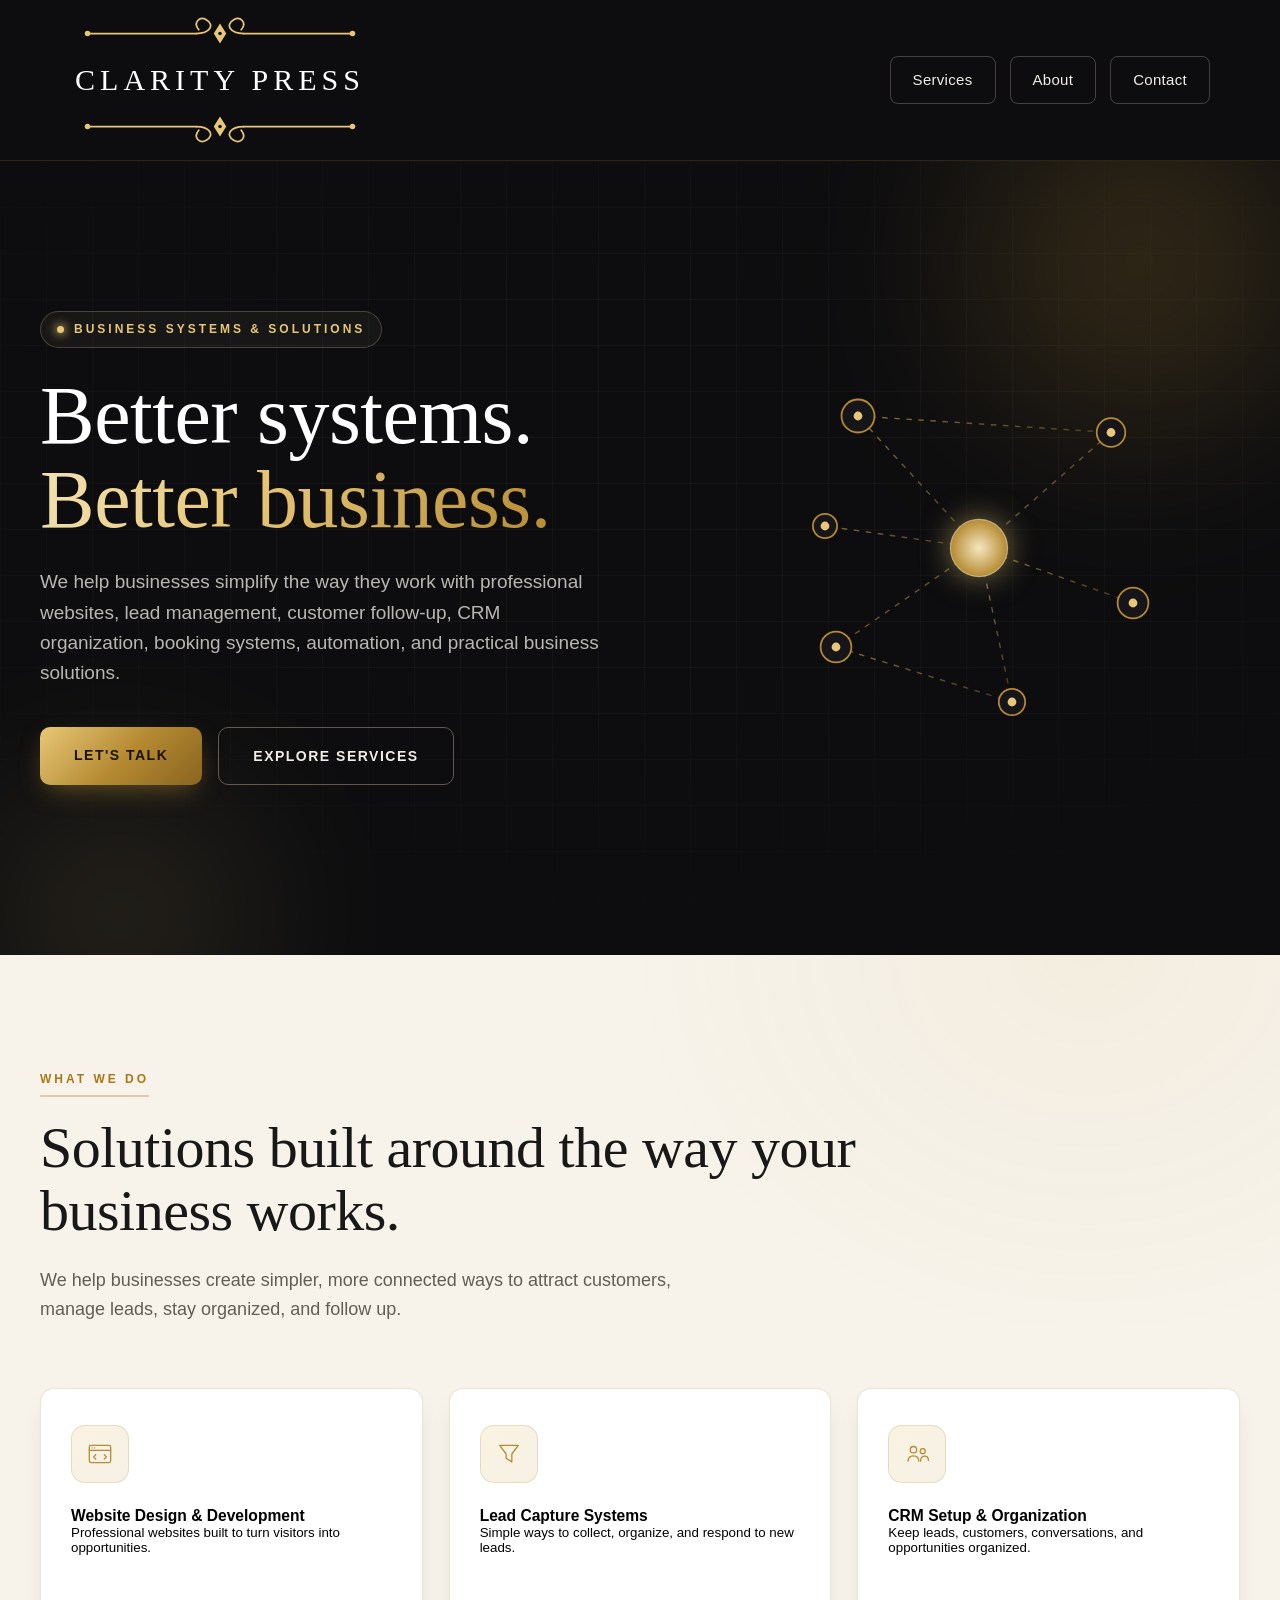
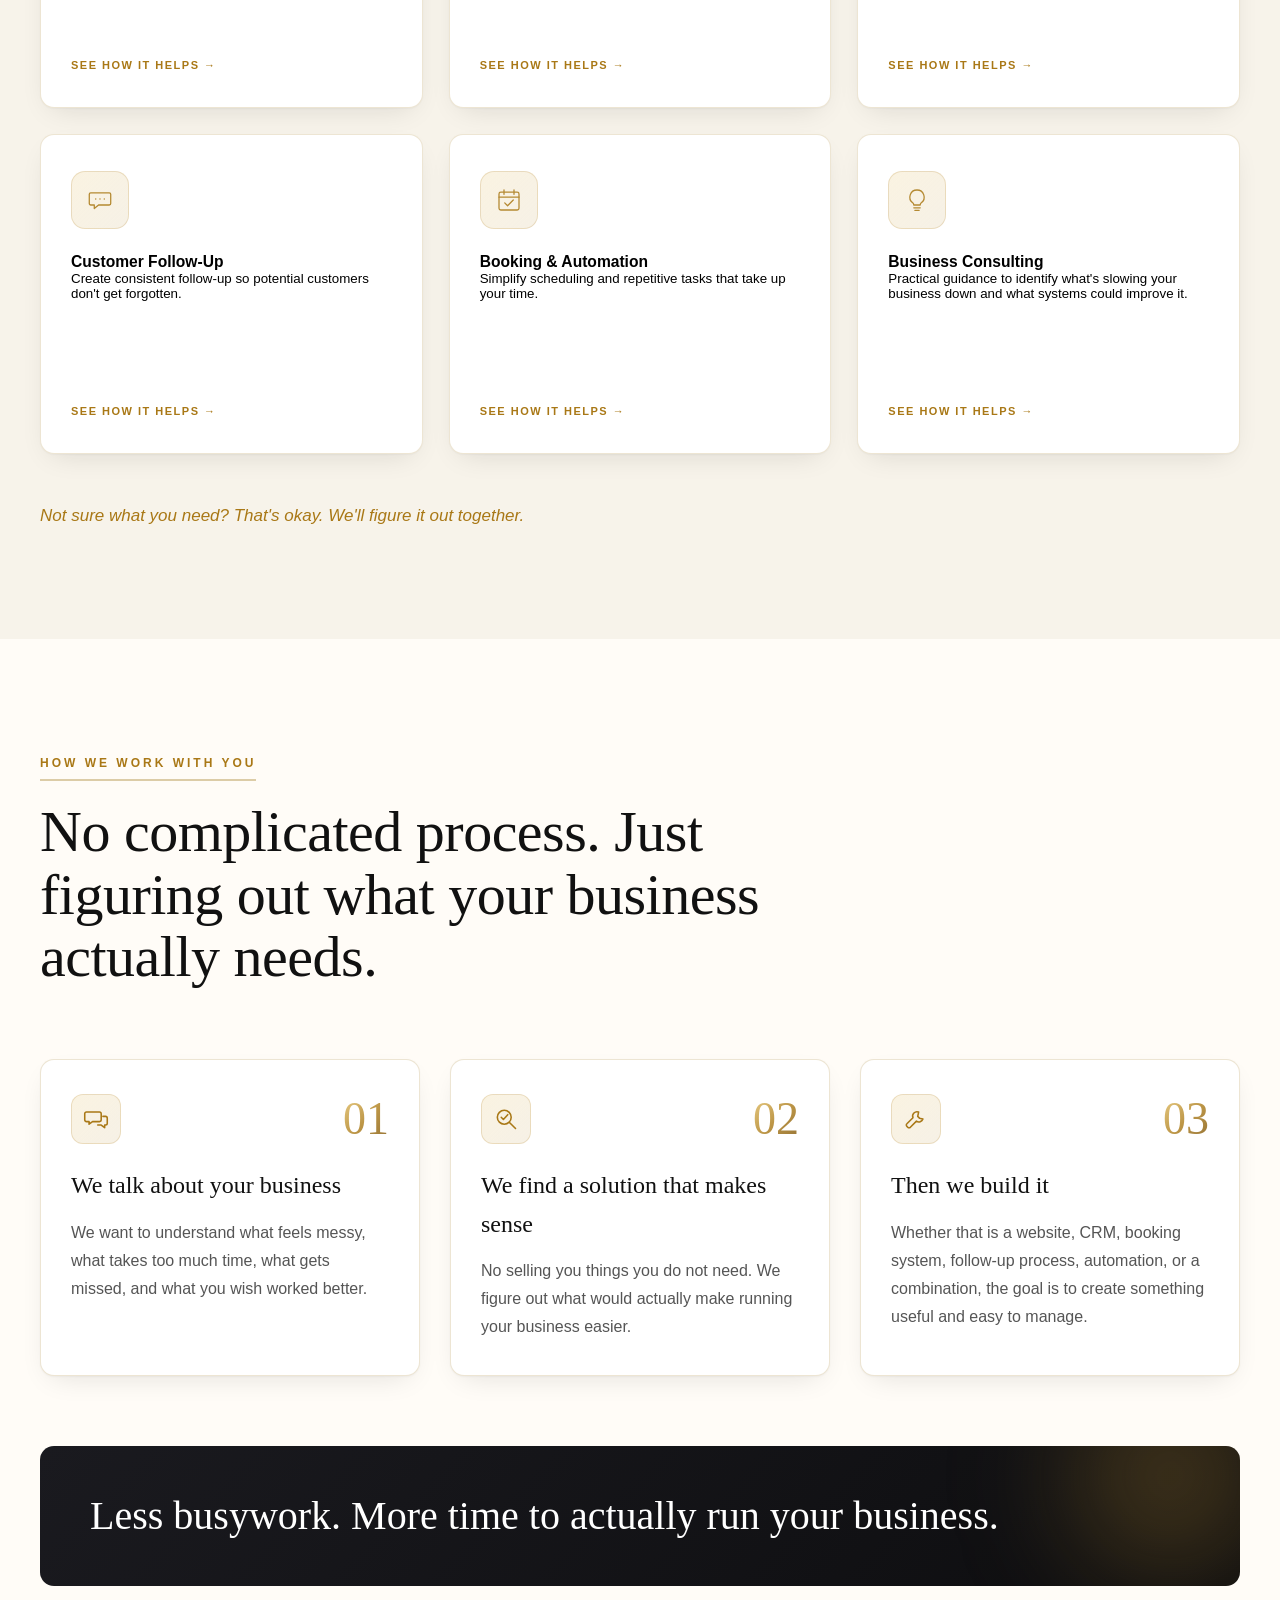
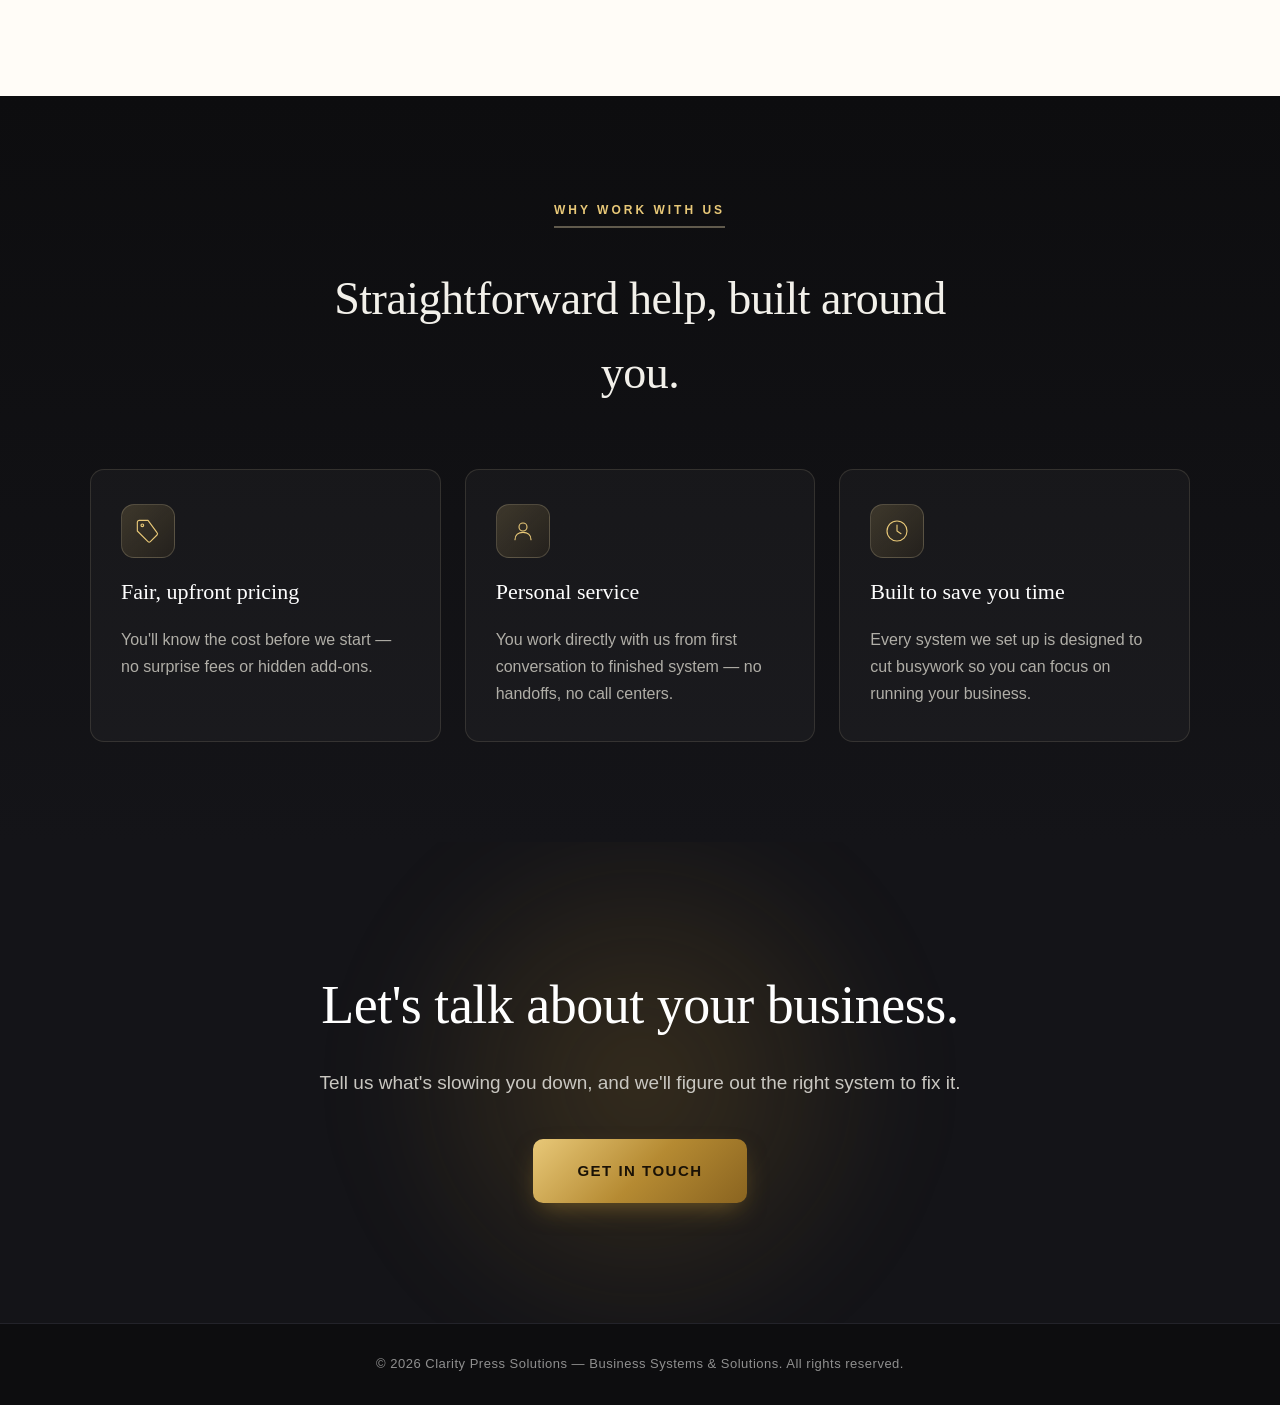
==== index.html @ 41744aff "Make service cards interactive flip cards with insight on each back face - Each card is a keyboard-a" ====
<!DOCTYPE html>
<html lang="en">
<head>
  <meta charset="UTF-8">
  <meta name="viewport" content="width=device-width, initial-scale=1.0">

  <title>Clarity Press Solutions | Business Systems & Solutions</title>

  <meta name="description" content="Clarity Press Solutions helps businesses build better systems through websites, lead capture, CRM organization, customer follow-up, booking systems, automation, and consulting.">

  <style>
    :root {
      --cream: #FFFCF7;
      --cream-2: #F7F3EA;
      --ink: #181818;
      --ink-soft: #555555;
      --gold: #B58A32;
      --gold-deep: #a97816;
      --gold-light: #E8C878;
      --gold-border: #DCCCA7;
      --dark: #0d0d0f;
      --dark-2: #141418;
      --grad-gold: linear-gradient(135deg, #E8C878 0%, #B58A32 52%, #8a6420 100%);
      --radius: 14px;
      --shadow-card: 0 1px 2px rgba(24,24,24,.04), 0 10px 30px -12px rgba(24,24,24,.14);
      --shadow-card-hover: 0 2px 4px rgba(24,24,24,.05), 0 26px 50px -18px rgba(120,90,25,.32);
    }

    * {
      margin: 0;
      padding: 0;
      box-sizing: border-box;
    }

    html {
      scroll-behavior: smooth;
    }

    body {
      font-family: Arial, Helvetica, sans-serif;
      background: var(--cream);
      color: var(--ink);
      line-height: 1.6;
      overflow-x: hidden;
    }

    /* ===== NAVIGATION (sticky glass) ===== */

    .nav-wrap {
      position: sticky;
      top: 0;
      z-index: 60;
      background: var(--dark);
      backdrop-filter: blur(16px) saturate(140%);
      -webkit-backdrop-filter: blur(16px) saturate(140%);
      border-bottom: 1px solid rgba(181, 138, 50, 0.18);
      transition: background 0.4s ease, box-shadow 0.4s ease, border-color 0.4s ease;
    }

    .nav-wrap.scrolled {
      background: rgba(11, 11, 13, 0.95);
      box-shadow: 0 10px 30px -12px rgba(0, 0, 0, 0.6);
      border-bottom-color: rgba(181, 138, 50, 0.32);
    }

    nav {
      display: flex;
      justify-content: space-between;
      align-items: center;
      max-width: 1200px;
      margin: auto;
      padding: 16px 30px;
    }

    .brand {
      display: flex;
      flex-direction: column;
      align-items: center;
      gap: 5px;
    }

    .brand-text {
      font-family: Georgia, serif;
      font-size: 30px;
      letter-spacing: 5px;
      font-weight: normal;
      white-space: nowrap;
      color: #ffffff;
    }

    .flourish {
      width: 100%;
      height: auto;
      display: block;
    }

    .flourish-bottom {
      transform: rotate(180deg);
    }

    .nav-links {
      display: flex;
      align-items: center;
      gap: 14px;
    }

    .nav-links a {
      color: #f0ede6;
      text-decoration: none;
      font-size: 15px;
      font-weight: 500;
      letter-spacing: 0.3px;
      padding: 11px 22px;
      border: 1px solid rgba(220, 204, 167, 0.28);
      border-radius: 8px;
      transition: color 0.3s ease, background 0.3s ease, border-color 0.3s ease, transform 0.3s ease;
    }

    .nav-links a:hover {
      color: var(--dark);
      background: var(--grad-gold);
      border-color: transparent;
      transform: translateY(-1px);
    }

    /* ===== BUTTONS ===== */

    .button {
      display: inline-block;
      background: var(--grad-gold);
      color: #1a1206;
      text-decoration: none;
      padding: 17px 34px;
      font-size: 14px;
      font-weight: 700;
      letter-spacing: 1.5px;
      border-radius: 10px;
      box-shadow: 0 10px 26px -8px rgba(181, 138, 50, 0.55);
      transition: transform 0.3s ease, box-shadow 0.3s ease, filter 0.3s ease;
    }

    .button:hover {
      transform: translateY(-3px);
      box-shadow: 0 18px 40px -10px rgba(181, 138, 50, 0.7);
      filter: brightness(1.05);
    }

    .button.ghost {
      background: transparent;
      color: #f0ede6;
      border: 1px solid rgba(220, 204, 167, 0.4);
      box-shadow: none;
    }

    .button.ghost:hover {
      background: rgba(220, 204, 167, 0.1);
      border-color: var(--gold-light);
      box-shadow: none;
    }

    /* ===== HERO (dark, dramatic) ===== */

    .hero {
      position: relative;
      background: var(--dark);
      color: #ffffff;
      overflow: hidden;
      padding: 90px 30px 110px;
    }

    .hero-bg {
      position: absolute;
      inset: 0;
      pointer-events: none;
      z-index: 0;
    }

    .hero-bg::before,
    .hero-bg::after {
      content: "";
      position: absolute;
      border-radius: 50%;
      filter: blur(70px);
      opacity: 0.5;
    }

    .hero-bg::before {
      width: 520px;
      height: 520px;
      top: -160px;
      right: -120px;
      background: radial-gradient(circle, rgba(181, 138, 50, 0.55), transparent 70%);
      animation: float1 14s ease-in-out infinite;
    }

    .hero-bg::after {
      width: 440px;
      height: 440px;
      bottom: -180px;
      left: -100px;
      background: radial-gradient(circle, rgba(232, 200, 120, 0.28), transparent 70%);
      animation: float2 18s ease-in-out infinite;
    }

    .hero-grid-overlay {
      position: absolute;
      inset: 0;
      background-image:
        linear-gradient(rgba(220, 204, 167, 0.045) 1px, transparent 1px),
        linear-gradient(90deg, rgba(220, 204, 167, 0.045) 1px, transparent 1px);
      background-size: 46px 46px;
      mask-image: radial-gradient(ellipse 80% 60% at 50% 40%, #000 40%, transparent 100%);
      -webkit-mask-image: radial-gradient(ellipse 80% 60% at 50% 40%, #000 40%, transparent 100%);
    }

    .hero-inner {
      position: relative;
      z-index: 1;
      max-width: 1200px;
      margin: auto;
      display: grid;
      grid-template-columns: 1.1fr 0.9fr;
      align-items: center;
      gap: 40px;
      min-height: 66vh;
    }

    .eyebrow {
      display: inline-flex;
      align-items: center;
      gap: 10px;
      color: var(--gold-light);
      font-size: 12px;
      font-weight: bold;
      letter-spacing: 3px;
      margin-bottom: 26px;
      padding: 8px 16px;
      border: 1px solid rgba(220, 204, 167, 0.25);
      border-radius: 100px;
      background: rgba(220, 204, 167, 0.05);
    }

    .eyebrow .dot {
      width: 7px;
      height: 7px;
      border-radius: 50%;
      background: var(--gold-light);
      box-shadow: 0 0 10px 2px rgba(232, 200, 120, 0.7);
    }

    h1 {
      font-family: Georgia, serif;
      font-size: clamp(46px, 6.4vw, 84px);
      font-weight: normal;
      line-height: 1.02;
      letter-spacing: -0.5px;
      margin-bottom: 26px;
    }

    .grad-text {
      background: linear-gradient(120deg, #F3E2B4 0%, #E8C878 40%, #B58A32 100%);
      -webkit-background-clip: text;
      background-clip: text;
      -webkit-text-fill-color: transparent;
      color: transparent;
    }

    .hero-text p {
      max-width: 560px;
      font-size: 19px;
      color: #b9b7b1;
      margin-bottom: 38px;
    }

    .hero-actions {
      display: flex;
      gap: 16px;
      flex-wrap: wrap;
    }

    /* Hero visual: connected systems graphic */

    .hero-visual {
      position: relative;
      display: flex;
      justify-content: center;
      align-items: center;
    }

    .hero-visual svg {
      width: 100%;
      max-width: 440px;
      height: auto;
      overflow: visible;
    }

    .hv-line {
      stroke: url(#lineGrad);
      stroke-width: 1.3;
      opacity: 0.5;
      stroke-dasharray: 5 6;
      animation: dash 3s linear infinite;
    }

    .hv-node {
      fill: #16151a;
      stroke: var(--gold);
      stroke-width: 1.6;
    }

    .hv-node-core {
      fill: url(#coreGrad);
      filter: drop-shadow(0 0 14px rgba(232, 200, 120, 0.55));
    }

    .hv-pulse {
      fill: var(--gold-light);
      transform-origin: center;
      animation: pulse 2.6s ease-in-out infinite;
    }

    .hv-pulse:nth-child(2) { animation-delay: 0.4s; }
    .hv-pulse:nth-child(3) { animation-delay: 0.9s; }
    .hv-pulse:nth-child(4) { animation-delay: 1.3s; }
    .hv-pulse:nth-child(5) { animation-delay: 1.8s; }
    .hv-pulse:nth-child(6) { animation-delay: 2.1s; }

    @keyframes pulse {
      0%, 100% { opacity: 0.35; }
      50% { opacity: 1; }
    }

    @keyframes dash {
      to { stroke-dashoffset: -22; }
    }

    @keyframes float1 {
      0%, 100% { transform: translate(0, 0); }
      50% { transform: translate(-30px, 30px); }
    }

    @keyframes float2 {
      0%, 100% { transform: translate(0, 0); }
      50% { transform: translate(30px, -24px); }
    }

    /* ===== SECTION SHELLS ===== */

    .section-label {
      display: inline-block;
      color: var(--gold-deep);
      font-size: 12px;
      font-weight: bold;
      letter-spacing: 3px;
      margin-bottom: 20px;
      padding-bottom: 6px;
      border-bottom: 2px solid var(--gold-border);
    }

    .services {
      background:
        radial-gradient(ellipse 60% 50% at 85% 0%, rgba(181, 138, 50, 0.06), transparent 60%),
        var(--cream-2);
      color: var(--ink);
      padding: 110px 30px;
    }

    .services-container {
      max-width: 1200px;
      margin: auto;
    }

    .services h2,
    .process h2 {
      max-width: 820px;
      font-family: Georgia, serif;
      font-size: clamp(36px, 5vw, 58px);
      font-weight: normal;
      line-height: 1.08;
      letter-spacing: -0.5px;
      margin-bottom: 24px;
    }

    .services-intro {
      max-width: 680px;
      color: #625E57;
      font-size: 18px;
      margin-bottom: 64px;
    }

    .services-grid {
      display: grid;
      grid-template-columns: repeat(3, 1fr);
      gap: 26px;
    }

    .service-card {
      position: relative;
      background: #ffffff;
      padding: 38px 32px;
      border-radius: var(--radius);
      border: 1px solid rgba(220, 204, 167, 0.5);
      box-shadow: var(--shadow-card);
      overflow: hidden;
      transition: transform 0.4s cubic-bezier(.2, .7, .2, 1), box-shadow 0.4s ease, border-color 0.4s ease;
    }

    .service-card::before {
      content: "";
      position: absolute;
      top: 0;
      left: 0;
      right: 0;
      height: 3px;
      background: var(--grad-gold);
      transform: scaleX(0);
      transform-origin: left;
      transition: transform 0.45s cubic-bezier(.2, .7, .2, 1);
    }

    .service-card:hover {
      transform: translateY(-8px);
      box-shadow: var(--shadow-card-hover);
      border-color: transparent;
    }

    .service-card:hover::before {
      transform: scaleX(1);
    }

    .icon-chip {
      display: inline-flex;
      align-items: center;
      justify-content: center;
      width: 58px;
      height: 58px;
      border-radius: 14px;
      background: linear-gradient(135deg, rgba(232, 200, 120, 0.22), rgba(181, 138, 50, 0.12));
      border: 1px solid rgba(181, 138, 50, 0.22);
      margin-bottom: 24px;
      transition: transform 0.4s ease;
    }

    .service-card:hover .icon-chip {
      transform: scale(1.08) rotate(-3deg);
    }

    .service-icon {
      display: block;
      width: 30px;
      height: 30px;
    }

    .service-card h3 {
      font-family: Georgia, serif;
      font-size: 24px;
      font-weight: normal;
      margin-bottom: 14px;
    }

    .service-card p {
      color: #625E57;
      font-size: 16px;
      line-height: 1.7;
    }

    .services-note {
      margin-top: 48px;
      color: var(--gold-deep);
      font-size: 17px;
      font-style: italic;
    }

    /* ===== FLIP CARDS ===== */

    .flip-card {
      display: block;
      width: 100%;
      padding: 0;
      border: none;
      background: transparent;
      font-family: inherit;
      text-align: left;
      cursor: pointer;
      perspective: 1600px;
      -webkit-tap-highlight-color: transparent;
    }

    .flip-inner {
      position: relative;
      width: 100%;
      min-height: 320px;
      transition: transform 0.6s cubic-bezier(.2, .7, .2, 1);
      transform-style: preserve-3d;
    }

    .flip-card.flipped .flip-inner {
      transform: rotateY(180deg);
    }

    .flip-face {
      position: absolute;
      inset: 0;
      display: flex;
      flex-direction: column;
      padding: 36px 30px;
      border-radius: var(--radius);
      border: 1px solid rgba(220, 204, 167, 0.5);
      box-shadow: var(--shadow-card);
      overflow: hidden;
      backface-visibility: hidden;
      -webkit-backface-visibility: hidden;
      transition: box-shadow 0.4s ease;
    }

    .flip-front {
      background: #ffffff;
    }

    .flip-front::before {
      content: "";
      position: absolute;
      top: 0;
      left: 0;
      right: 0;
      height: 3px;
      background: var(--grad-gold);
      transform: scaleX(0);
      transform-origin: left;
      transition: transform 0.45s cubic-bezier(.2, .7, .2, 1);
    }

    .flip-card:hover .flip-front,
    .flip-card:focus-visible .flip-front {
      box-shadow: var(--shadow-card-hover);
    }

    .flip-card:hover .flip-front::before,
    .flip-card:focus-visible .flip-front::before {
      transform: scaleX(1);
    }

    .flip-card:hover .icon-chip {
      transform: scale(1.08) rotate(-3deg);
    }

    .flip-back {
      background: linear-gradient(150deg, #1c1c22 0%, #0d0d0f 100%);
      border-color: rgba(220, 204, 167, 0.25);
      transform: rotateY(180deg);
    }

    .flip-back::before {
      content: "";
      position: absolute;
      width: 240px;
      height: 240px;
      right: -70px;
      top: -90px;
      border-radius: 50%;
      background: radial-gradient(circle, rgba(181, 138, 50, 0.35), transparent 70%);
      filter: blur(40px);
      pointer-events: none;
    }

    .stat-figure {
      font-family: Georgia, serif;
      font-size: 52px;
      line-height: 1;
      background: var(--grad-gold);
      -webkit-background-clip: text;
      background-clip: text;
      -webkit-text-fill-color: transparent;
      color: transparent;
      margin-bottom: 16px;
      position: relative;
    }

    .flip-back h3 {
      font-family: Georgia, serif;
      font-size: 23px;
      font-weight: normal;
      color: var(--gold-light);
      margin-bottom: 14px;
      position: relative;
    }

    .flip-back p {
      color: #d8d6cf;
      font-size: 15.5px;
      line-height: 1.7;
      position: relative;
    }

    .flip-cue {
      margin-top: auto;
      padding-top: 20px;
      display: inline-flex;
      align-items: center;
      gap: 8px;
      font-size: 11px;
      font-weight: 700;
      letter-spacing: 1.5px;
      color: var(--gold-deep);
    }

    .flip-back .flip-cue {
      color: var(--gold-light);
      position: relative;
    }

    @media (prefers-reduced-motion: reduce) {
      .flip-inner { transition: none; }
    }

    /* ===== PROCESS ===== */

    .process {
      position: relative;
      background: var(--cream);
      color: #111111;
      padding: 110px 30px;
    }

    .process-container {
      max-width: 1200px;
      margin: auto;
    }

    .process h2 {
      margin-bottom: 70px;
    }

    .process-grid {
      display: grid;
      grid-template-columns: repeat(3, 1fr);
      gap: 30px;
    }

    .process-step {
      position: relative;
      background: #ffffff;
      border: 1px solid rgba(220, 204, 167, 0.5);
      border-radius: var(--radius);
      padding: 34px 30px;
      box-shadow: var(--shadow-card);
      transition: transform 0.4s cubic-bezier(.2, .7, .2, 1), box-shadow 0.4s ease;
    }

    .process-step:hover {
      transform: translateY(-6px);
      box-shadow: var(--shadow-card-hover);
    }

    .step-head {
      display: flex;
      align-items: center;
      justify-content: space-between;
      margin-bottom: 22px;
    }

    .step-icon-chip {
      display: inline-flex;
      align-items: center;
      justify-content: center;
      width: 50px;
      height: 50px;
      border-radius: 12px;
      background: linear-gradient(135deg, rgba(232, 200, 120, 0.22), rgba(181, 138, 50, 0.12));
      border: 1px solid rgba(181, 138, 50, 0.22);
    }

    .step-icon {
      width: 26px;
      height: 26px;
    }

    .step-number {
      font-family: Georgia, serif;
      font-size: 46px;
      line-height: 1;
      font-weight: normal;
      background: var(--grad-gold);
      -webkit-background-clip: text;
      background-clip: text;
      -webkit-text-fill-color: transparent;
      color: transparent;
      opacity: 0.9;
    }

    .process-step h3 {
      font-family: Georgia, serif;
      font-size: 24px;
      font-weight: normal;
      margin-bottom: 14px;
    }

    .process-step p {
      color: #555555;
      font-size: 16px;
      line-height: 1.75;
    }

    .process-closing {
      margin-top: 70px;
      padding: 46px 50px;
      border-radius: var(--radius);
      background: linear-gradient(135deg, #1a1a1f 0%, #0d0d0f 100%);
      color: #fff;
      font-family: Georgia, serif;
      font-size: clamp(26px, 3.4vw, 40px);
      line-height: 1.2;
      position: relative;
      overflow: hidden;
    }

    .process-closing::after {
      content: "";
      position: absolute;
      width: 300px;
      height: 300px;
      right: -80px;
      top: -120px;
      border-radius: 50%;
      background: radial-gradient(circle, rgba(181, 138, 50, 0.4), transparent 70%);
      filter: blur(50px);
    }

    .process-closing span {
      position: relative;
      z-index: 1;
    }

    /* ===== TRUST (dark) ===== */

    .trust {
      background: linear-gradient(180deg, var(--dark) 0%, var(--dark-2) 100%);
      color: #f2f0ea;
      padding: 100px 30px;
    }

    .trust-container {
      max-width: 1100px;
      margin: auto;
      text-align: center;
    }

    .trust > .trust-container > .section-label {
      color: var(--gold-light);
      border-bottom-color: rgba(220, 204, 167, 0.4);
    }

    .trust h2 {
      font-family: Georgia, serif;
      font-size: clamp(30px, 4vw, 46px);
      font-weight: normal;
      letter-spacing: -0.5px;
      margin: 14px auto 60px;
      max-width: 700px;
    }

    .trust-grid {
      display: grid;
      grid-template-columns: repeat(3, 1fr);
      gap: 24px;
      text-align: left;
    }

    .trust-item {
      background: rgba(255, 255, 255, 0.03);
      border: 1px solid rgba(220, 204, 167, 0.14);
      border-radius: var(--radius);
      padding: 34px 30px;
      display: flex;
      flex-direction: column;
      gap: 16px;
      transition: transform 0.4s ease, border-color 0.4s ease, background 0.4s ease;
    }

    .trust-item:hover {
      transform: translateY(-6px);
      border-color: rgba(232, 200, 120, 0.45);
      background: rgba(255, 255, 255, 0.05);
    }

    .trust-icon-chip {
      display: inline-flex;
      align-items: center;
      justify-content: center;
      width: 54px;
      height: 54px;
      border-radius: 13px;
      background: linear-gradient(135deg, rgba(232, 200, 120, 0.18), rgba(181, 138, 50, 0.08));
      border: 1px solid rgba(220, 204, 167, 0.22);
    }

    .trust-icon {
      width: 28px;
      height: 28px;
    }

    .trust-item h3 {
      font-family: Georgia, serif;
      font-size: 22px;
      font-weight: normal;
      color: #fff;
    }

    .trust-item p {
      color: #b0aea7;
      font-size: 16px;
      line-height: 1.7;
    }

    /* ===== CONTACT (dark, glow) ===== */

    .contact {
      position: relative;
      background: var(--dark-2);
      color: #ffffff;
      padding: 120px 30px;
      text-align: center;
      overflow: hidden;
    }

    .contact::before {
      content: "";
      position: absolute;
      width: 600px;
      height: 600px;
      left: 50%;
      top: 50%;
      transform: translate(-50%, -50%);
      background: radial-gradient(circle, rgba(181, 138, 50, 0.22), transparent 65%);
      filter: blur(40px);
      pointer-events: none;
    }

    .contact-container {
      position: relative;
      z-index: 1;
      max-width: 720px;
      margin: auto;
    }

    .contact h2 {
      font-family: Georgia, serif;
      font-size: clamp(34px, 5vw, 54px);
      font-weight: normal;
      letter-spacing: -0.5px;
      margin-bottom: 20px;
    }

    .contact p {
      color: #c9c7c1;
      font-size: 19px;
      margin-bottom: 40px;
    }

    .contact .button {
      font-size: 15px;
      padding: 20px 44px;
    }

    /* ===== FOOTER ===== */

    .site-footer {
      background: var(--dark);
      color: #8f8f8f;
      text-align: center;
      padding: 30px;
      font-size: 13px;
      letter-spacing: 0.5px;
      border-top: 1px solid #23232a;
    }

    /* ===== SCROLL REVEAL ===== */

    .reveal {
      opacity: 0;
      transform: translateY(30px);
      transition: opacity 0.8s cubic-bezier(.2, .7, .2, 1), transform 0.8s cubic-bezier(.2, .7, .2, 1);
      will-change: opacity, transform;
    }

    .reveal.visible {
      opacity: 1;
      transform: none;
    }

    .stagger > * {
      opacity: 0;
      transform: translateY(30px);
      transition: opacity 0.7s cubic-bezier(.2, .7, .2, 1), transform 0.7s cubic-bezier(.2, .7, .2, 1);
    }

    .stagger.visible > * {
      opacity: 1;
      transform: none;
    }

    .stagger.visible > *:nth-child(1) { transition-delay: 0.05s; }
    .stagger.visible > *:nth-child(2) { transition-delay: 0.13s; }
    .stagger.visible > *:nth-child(3) { transition-delay: 0.21s; }
    .stagger.visible > *:nth-child(4) { transition-delay: 0.29s; }
    .stagger.visible > *:nth-child(5) { transition-delay: 0.37s; }
    .stagger.visible > *:nth-child(6) { transition-delay: 0.45s; }

    /* ===== MOBILE ===== */

    @media (max-width: 860px) {
      .hero-inner {
        grid-template-columns: 1fr;
        min-height: auto;
        gap: 20px;
      }

      .hero-visual {
        order: -1;
        max-width: 340px;
        margin: 0 auto 10px;
      }

      .services-grid,
      .process-grid,
      .trust-grid {
        grid-template-columns: 1fr;
      }
    }

    @media (max-width: 700px) {
      nav {
        flex-direction: column;
        gap: 16px;
        padding: 16px 20px;
      }

      .brand-text {
        font-size: 26px;
        letter-spacing: 3px;
      }

      .nav-links {
        gap: 10px;
        flex-wrap: wrap;
        justify-content: center;
      }

      .nav-links a {
        font-size: 14px;
        padding: 9px 16px;
      }

      .hero {
        padding: 60px 22px 80px;
      }

      .hero-actions {
        justify-content: flex-start;
      }

      .services,
      .process,
      .trust {
        padding: 80px 22px;
      }

      .contact {
        padding: 90px 22px;
      }

      .process-closing {
        padding: 34px 28px;
      }
    }

    /* ===== REDUCED MOTION ===== */

    @media (prefers-reduced-motion: reduce) {
      html { scroll-behavior: auto; }
      .reveal, .stagger > * { opacity: 1 !important; transform: none !important; transition: none !important; }
      .hero-bg::before, .hero-bg::after,
      .hv-line, .hv-pulse { animation: none !important; }
      * { transition-duration: 0.01ms !important; }
    }
  </style>
</head>

<body>

  <div class="nav-wrap" id="navWrap">
    <nav>
      <div class="brand">
        <svg class="flourish" viewBox="0 -3 240 28" xmlns="http://www.w3.org/2000/svg" fill="none" aria-hidden="true">
          <g stroke="#E8C878" stroke-width="1.4" stroke-linecap="round">
            <path d="M14 11 C 48 11, 80 11, 101 11"/>
            <path d="M101 11 c 11 0, 15 -7, 8 -11 c -5 -3, -11 2, -6 8"/>
            <path d="M226 11 C 192 11, 160 11, 139 11"/>
            <path d="M139 11 c -11 0, -15 -7, -8 -11 c 5 -3, 11 2, 6 8"/>
          </g>
          <circle cx="14" cy="11" r="2.2" fill="#E8C878"/>
          <circle cx="226" cy="11" r="2.2" fill="#E8C878"/>
          <path d="M120 3 L 125 11 L 120 19 L 115 11 Z" fill="#E8C878"/>
          <circle cx="120" cy="11" r="1.4" fill="#0d0d0f"/>
        </svg>

        <span class="brand-text">CLARITY PRESS</span>

        <svg class="flourish flourish-bottom" viewBox="0 -3 240 28" xmlns="http://www.w3.org/2000/svg" fill="none" aria-hidden="true">
          <g stroke="#E8C878" stroke-width="1.4" stroke-linecap="round">
            <path d="M14 11 C 48 11, 80 11, 101 11"/>
            <path d="M101 11 c 11 0, 15 -7, 8 -11 c -5 -3, -11 2, -6 8"/>
            <path d="M226 11 C 192 11, 160 11, 139 11"/>
            <path d="M139 11 c -11 0, -15 -7, -8 -11 c 5 -3, 11 2, 6 8"/>
          </g>
          <circle cx="14" cy="11" r="2.2" fill="#E8C878"/>
          <circle cx="226" cy="11" r="2.2" fill="#E8C878"/>
          <path d="M120 3 L 125 11 L 120 19 L 115 11 Z" fill="#E8C878"/>
          <circle cx="120" cy="11" r="1.4" fill="#0d0d0f"/>
        </svg>
      </div>

      <div class="nav-links">
        <a href="#services">Services</a>
        <a href="#process">About</a>
        <a href="#contact">Contact</a>
      </div>
    </nav>
  </div>

  <main>

    <section class="hero">
      <div class="hero-bg" aria-hidden="true"></div>
      <div class="hero-grid-overlay" aria-hidden="true"></div>

      <div class="hero-inner">

        <div class="hero-text reveal">
          <div class="eyebrow">
            <span class="dot"></span>
            BUSINESS SYSTEMS &amp; SOLUTIONS
          </div>

          <h1>
            Better systems.<br>
            <span class="grad-text">Better business.</span>
          </h1>

          <p>
            We help businesses simplify the way they work with professional
            websites, lead management, customer follow-up, CRM organization,
            booking systems, automation, and practical business solutions.
          </p>

          <div class="hero-actions">
            <a class="button" href="#contact">LET'S TALK</a>
            <a class="button ghost" href="#services">EXPLORE SERVICES</a>
          </div>
        </div>

        <div class="hero-visual reveal" aria-hidden="true">
          <svg viewBox="0 0 400 400" xmlns="http://www.w3.org/2000/svg" fill="none">
            <defs>
              <linearGradient id="lineGrad" x1="0" y1="0" x2="1" y2="1">
                <stop offset="0%" stop-color="#E8C878"/>
                <stop offset="100%" stop-color="#8a6420"/>
              </linearGradient>
              <radialGradient id="coreGrad">
                <stop offset="0%" stop-color="#F6E7BE"/>
                <stop offset="100%" stop-color="#B58A32"/>
              </radialGradient>
            </defs>

            <!-- connecting lines -->
            <g class="hv-lines">
              <line class="hv-line" x1="200" y1="200" x2="90" y2="80"/>
              <line class="hv-line" x1="200" y1="200" x2="320" y2="95"/>
              <line class="hv-line" x1="200" y1="200" x2="340" y2="250"/>
              <line class="hv-line" x1="200" y1="200" x2="230" y2="340"/>
              <line class="hv-line" x1="200" y1="200" x2="70" y2="290"/>
              <line class="hv-line" x1="200" y1="200" x2="60" y2="180"/>
              <line class="hv-line" x1="90" y1="80" x2="320" y2="95"/>
              <line class="hv-line" x1="70" y1="290" x2="230" y2="340"/>
            </g>

            <!-- outer nodes -->
            <g>
              <circle class="hv-node" cx="90" cy="80" r="15"/>
              <circle class="hv-node" cx="320" cy="95" r="13"/>
              <circle class="hv-node" cx="340" cy="250" r="14"/>
              <circle class="hv-node" cx="230" cy="340" r="12"/>
              <circle class="hv-node" cx="70" cy="290" r="14"/>
              <circle class="hv-node" cx="60" cy="180" r="11"/>
            </g>

            <!-- pulsing dots on nodes -->
            <g>
              <circle class="hv-pulse" cx="90" cy="80" r="4"/>
              <circle class="hv-pulse" cx="320" cy="95" r="4"/>
              <circle class="hv-pulse" cx="340" cy="250" r="4"/>
              <circle class="hv-pulse" cx="230" cy="340" r="4"/>
              <circle class="hv-pulse" cx="70" cy="290" r="4"/>
              <circle class="hv-pulse" cx="60" cy="180" r="4"/>
            </g>

            <!-- central core -->
            <circle class="hv-node-core" cx="200" cy="200" r="26"/>
            <circle cx="200" cy="200" r="26" fill="none" stroke="#F6E7BE" stroke-width="1" opacity="0.6"/>
          </svg>
        </div>

      </div>
    </section>

    <section class="services" id="services">

      <div class="services-container">

        <div class="section-label reveal">WHAT WE DO</div>

        <h2 class="reveal">
          Solutions built around the way your business works.
        </h2>

        <p class="services-intro reveal">
          We help businesses create simpler, more connected ways to attract
          customers, manage leads, stay organized, and follow up.
        </p>

        <div class="services-grid stagger">

          <button class="flip-card" type="button" aria-pressed="false">
            <div class="flip-inner">
              <div class="flip-face flip-front">
                <span class="icon-chip">
                  <svg class="service-icon" viewBox="0 0 42 42" fill="none" stroke="#B58A32" stroke-width="1.8" stroke-linecap="round" stroke-linejoin="round" aria-hidden="true">
                    <rect x="6" y="9" width="30" height="24" rx="2.5"/>
                    <line x1="6" y1="16" x2="36" y2="16"/>
                    <circle cx="10" cy="12.5" r="0.9" fill="#B58A32" stroke="none"/>
                    <circle cx="13.5" cy="12.5" r="0.9" fill="#B58A32" stroke="none"/>
                    <path d="M15 22 l-3 3 l3 3"/>
                    <path d="M27 22 l3 3 l-3 3"/>
                  </svg>
                </span>
                <h3>Website Design &amp; Development</h3>
                <p>Professional websites built to turn visitors into opportunities.</p>
                <span class="flip-cue">SEE HOW IT HELPS &rarr;</span>
              </div>
              <div class="flip-face flip-back">
                <span class="stat-figure">Trust</span>
                <p>A polished, professional site builds instant credibility &mdash; visitors decide whether to trust you in seconds, before they read a single word.</p>
                <span class="flip-cue">&larr; BACK</span>
              </div>
            </div>
          </button>

          <button class="flip-card" type="button" aria-pressed="false">
            <div class="flip-inner">
              <div class="flip-face flip-front">
                <span class="icon-chip">
                  <svg class="service-icon" viewBox="0 0 42 42" fill="none" stroke="#B58A32" stroke-width="1.8" stroke-linecap="round" stroke-linejoin="round" aria-hidden="true">
                    <path d="M8 9 H34 L25 21 V32 L17 27 V21 Z"/>
                  </svg>
                </span>
                <h3>Lead Capture Systems</h3>
                <p>Simple ways to collect, organize, and respond to new leads.</p>
                <span class="flip-cue">SEE HOW IT HELPS &rarr;</span>
              </div>
              <div class="flip-face flip-back">
                <span class="stat-figure">Speed</span>
                <p>The faster you respond, the more leads you win. Capture systems make sure every inquiry is caught and answered quickly &mdash; not lost in an inbox.</p>
                <span class="flip-cue">&larr; BACK</span>
              </div>
            </div>
          </button>

          <button class="flip-card" type="button" aria-pressed="false">
            <div class="flip-inner">
              <div class="flip-face flip-front">
                <span class="icon-chip">
                  <svg class="service-icon" viewBox="0 0 42 42" fill="none" stroke="#B58A32" stroke-width="1.8" stroke-linecap="round" stroke-linejoin="round" aria-hidden="true">
                    <circle cx="16" cy="15" r="4.5"/>
                    <path d="M8.5 31 c0 -5 3.5 -7.5 7.5 -7.5 s7.5 2.5 7.5 7.5"/>
                    <circle cx="29" cy="17" r="3.5"/>
                    <path d="M26 31 c0 -4 1.5 -7 6 -7 s5 3 5 6"/>
                  </svg>
                </span>
                <h3>CRM Setup &amp; Organization</h3>
                <p>Keep leads, customers, conversations, and opportunities organized.</p>
                <span class="flip-cue">SEE HOW IT HELPS &rarr;</span>
              </div>
              <div class="flip-face flip-back">
                <span class="stat-figure">Clarity</span>
                <p>See every customer, conversation, and opportunity in one place &mdash; so nothing slips through the cracks and follow-through becomes effortless.</p>
                <span class="flip-cue">&larr; BACK</span>
              </div>
            </div>
          </button>

          <button class="flip-card" type="button" aria-pressed="false">
            <div class="flip-inner">
              <div class="flip-face flip-front">
                <span class="icon-chip">
                  <svg class="service-icon" viewBox="0 0 42 42" fill="none" stroke="#B58A32" stroke-width="1.8" stroke-linecap="round" stroke-linejoin="round" aria-hidden="true">
                    <path d="M8 11 h26 a2 2 0 0 1 2 2 v13 a2 2 0 0 1 -2 2 H19 l-6 5 v-5 H8 a2 2 0 0 1 -2 -2 V13 a2 2 0 0 1 2 -2 z"/>
                    <circle cx="15" cy="19.5" r="1" fill="#B58A32" stroke="none"/>
                    <circle cx="21" cy="19.5" r="1" fill="#B58A32" stroke="none"/>
                    <circle cx="27" cy="19.5" r="1" fill="#B58A32" stroke="none"/>
                  </svg>
                </span>
                <h3>Customer Follow-Up</h3>
                <p>Create consistent follow-up so potential customers don't get forgotten.</p>
                <span class="flip-cue">SEE HOW IT HELPS &rarr;</span>
              </div>
              <div class="flip-face flip-back">
                <span class="stat-figure">Persistence</span>
                <p>Most sales are lost to silence, not rejection. Steady, timely follow-up keeps you top of mind and turns maybes into yeses.</p>
                <span class="flip-cue">&larr; BACK</span>
              </div>
            </div>
          </button>

          <button class="flip-card" type="button" aria-pressed="false">
            <div class="flip-inner">
              <div class="flip-face flip-front">
                <span class="icon-chip">
                  <svg class="service-icon" viewBox="0 0 42 42" fill="none" stroke="#B58A32" stroke-width="1.8" stroke-linecap="round" stroke-linejoin="round" aria-hidden="true">
                    <rect x="7" y="10" width="28" height="25" rx="2.5"/>
                    <line x1="7" y1="17" x2="35" y2="17"/>
                    <line x1="14" y1="7" x2="14" y2="13"/>
                    <line x1="28" y1="7" x2="28" y2="13"/>
                    <path d="M15 25 l4 4 l8 -8"/>
                  </svg>
                </span>
                <h3>Booking &amp; Automation</h3>
                <p>Simplify scheduling and repetitive tasks that take up your time.</p>
                <span class="flip-cue">SEE HOW IT HELPS &rarr;</span>
              </div>
              <div class="flip-face flip-back">
                <span class="stat-figure">Time back</span>
                <p>Let customers book themselves and let routine tasks run on autopilot &mdash; reclaiming hours every week and cutting down on no-shows.</p>
                <span class="flip-cue">&larr; BACK</span>
              </div>
            </div>
          </button>

          <button class="flip-card" type="button" aria-pressed="false">
            <div class="flip-inner">
              <div class="flip-face flip-front">
                <span class="icon-chip">
                  <svg class="service-icon" viewBox="0 0 42 42" fill="none" stroke="#B58A32" stroke-width="1.8" stroke-linecap="round" stroke-linejoin="round" aria-hidden="true">
                    <path d="M21 7 a10 10 0 0 1 6 18 c-1 0.8 -1.5 1.8 -1.5 3 h-9 c0 -1.2 -0.5 -2.2 -1.5 -3 a10 10 0 0 1 6 -18 z"/>
                    <line x1="16.5" y1="32" x2="25.5" y2="32"/>
                    <line x1="18" y1="35.5" x2="24" y2="35.5"/>
                  </svg>
                </span>
                <h3>Business Consulting</h3>
                <p>Practical guidance to identify what's slowing your business down and what systems could improve it.</p>
                <span class="flip-cue">SEE HOW IT HELPS &rarr;</span>
              </div>
              <div class="flip-face flip-back">
                <span class="stat-figure">Fresh eyes</span>
                <p>An outside perspective spots the bottlenecks you're too close to see &mdash; and turns them into a clear, practical plan you can act on.</p>
                <span class="flip-cue">&larr; BACK</span>
              </div>
            </div>
          </button>

        </div>

        <p class="services-note reveal">
          Not sure what you need? That's okay. We'll figure it out together.
        </p>

      </div>

    </section>

    <section class="process" id="process">

      <div class="process-container">

        <div class="section-label reveal">HOW WE WORK WITH YOU</div>

        <h2 class="reveal">
          No complicated process. Just figuring out what your business actually needs.
        </h2>

        <div class="process-grid stagger">

          <div class="process-step">
            <div class="step-head">
              <span class="step-icon-chip">
                <svg class="step-icon" viewBox="0 0 30 30" fill="none" stroke="#a97816" stroke-width="1.8" stroke-linecap="round" stroke-linejoin="round" aria-hidden="true">
                  <path d="M4 7 h15 a2 2 0 0 1 2 2 v7 a2 2 0 0 1 -2 2 H11 l-4 3 v-3 H4 a2 2 0 0 1 -2 -2 V9 a2 2 0 0 1 2 -2 z"/>
                  <path d="M23 12 h3 a2 2 0 0 1 2 2 v6 a2 2 0 0 1 -2 2 h-1 v3 l-4 -3 h-4"/>
                </svg>
              </span>
              <span class="step-number">01</span>
            </div>
            <h3>We talk about your business</h3>
            <p>
              We want to understand what feels messy, what takes too much time,
              what gets missed, and what you wish worked better.
            </p>
          </div>

          <div class="process-step">
            <div class="step-head">
              <span class="step-icon-chip">
                <svg class="step-icon" viewBox="0 0 30 30" fill="none" stroke="#a97816" stroke-width="1.8" stroke-linecap="round" stroke-linejoin="round" aria-hidden="true">
                  <circle cx="13" cy="13" r="8"/>
                  <line x1="19" y1="19" x2="26" y2="26"/>
                  <path d="M9.5 13 l2.5 2.5 l5 -5.5"/>
                </svg>
              </span>
              <span class="step-number">02</span>
            </div>
            <h3>We find a solution that makes sense</h3>
            <p>
              No selling you things you do not need. We figure out what would
              actually make running your business easier.
            </p>
          </div>

          <div class="process-step">
            <div class="step-head">
              <span class="step-icon-chip">
                <svg class="step-icon" viewBox="0 0 30 30" fill="none" stroke="#a97816" stroke-width="1.8" stroke-linecap="round" stroke-linejoin="round" aria-hidden="true">
                  <path d="M18 7 a5 5 0 0 0 -6.5 6.5 l-7 7 a2 2 0 0 0 0 3 l1 1 a2 2 0 0 0 3 0 l7 -7 A5 5 0 0 0 23 15 l-4 -1 -2 -2 z"/>
                </svg>
              </span>
              <span class="step-number">03</span>
            </div>
            <h3>Then we build it</h3>
            <p>
              Whether that is a website, CRM, booking system, follow-up process,
              automation, or a combination, the goal is to create something useful
              and easy to manage.
            </p>
          </div>

        </div>

        <div class="process-closing reveal">
          <span>Less busywork. More time to actually run your business.</span>
        </div>

      </div>

    </section>

    <section class="trust">

      <div class="trust-container">

        <div class="section-label reveal">WHY WORK WITH US</div>

        <h2 class="reveal">Straightforward help, built around you.</h2>

        <div class="trust-grid stagger">

          <div class="trust-item">
            <span class="trust-icon-chip">
              <svg class="trust-icon" viewBox="0 0 42 42" fill="none" stroke="#E8C878" stroke-width="1.7" stroke-linecap="round" stroke-linejoin="round" aria-hidden="true">
                <path d="M21 5 H8 a3 3 0 0 0 -3 3 v13 l16 16 a2.5 2.5 0 0 0 3.5 0 l10 -10 a2.5 2.5 0 0 0 0 -3.5 z"/>
                <circle cx="12.5" cy="12.5" r="2"/>
              </svg>
            </span>
            <h3>Fair, upfront pricing</h3>
            <p>
              You'll know the cost before we start &mdash; no surprise
              fees or hidden add-ons.
            </p>
          </div>

          <div class="trust-item">
            <span class="trust-icon-chip">
              <svg class="trust-icon" viewBox="0 0 42 42" fill="none" stroke="#E8C878" stroke-width="1.7" stroke-linecap="round" stroke-linejoin="round" aria-hidden="true">
                <circle cx="21" cy="15" r="6"/>
                <path d="M9 34 c0 -7 5 -11 12 -11 s12 4 12 11"/>
              </svg>
            </span>
            <h3>Personal service</h3>
            <p>
              You work directly with us from first conversation to
              finished system &mdash; no handoffs, no call centers.
            </p>
          </div>

          <div class="trust-item">
            <span class="trust-icon-chip">
              <svg class="trust-icon" viewBox="0 0 42 42" fill="none" stroke="#E8C878" stroke-width="1.7" stroke-linecap="round" stroke-linejoin="round" aria-hidden="true">
                <circle cx="21" cy="21" r="15"/>
                <path d="M21 12 v9 l6 4"/>
              </svg>
            </span>
            <h3>Built to save you time</h3>
            <p>
              Every system we set up is designed to cut busywork so you
              can focus on running your business.
            </p>
          </div>

        </div>

      </div>

    </section>

    <section class="contact" id="contact">

      <div class="contact-container reveal">

        <h2>Let's talk about your business.</h2>

        <p>
          Tell us what's slowing you down, and we'll figure out the right
          system to fix it.
        </p>

        <a class="button" href="mailto:taylor_lewis906@hotmail.com">
          GET IN TOUCH
        </a>

      </div>

    </section>

  </main>

  <footer class="site-footer">
    <p>&copy; 2026 Clarity Press Solutions &mdash; Business Systems &amp; Solutions. All rights reserved.</p>
  </footer>

  <script>
    (function () {
      // Sticky nav: add shadow/solid background once scrolled
      var navWrap = document.getElementById('navWrap');
      function onScroll() {
        if (window.scrollY > 40) {
          navWrap.classList.add('scrolled');
        } else {
          navWrap.classList.remove('scrolled');
        }
      }
      window.addEventListener('scroll', onScroll, { passive: true });
      onScroll();

      // Scroll reveal
      var reduce = window.matchMedia('(prefers-reduced-motion: reduce)').matches;
      var items = document.querySelectorAll('.reveal, .stagger');
      if (reduce || !('IntersectionObserver' in window)) {
        items.forEach(function (el) { el.classList.add('visible'); });
        return;
      }
      var io = new IntersectionObserver(function (entries) {
        entries.forEach(function (entry) {
          if (entry.isIntersecting) {
            entry.target.classList.add('visible');
            io.unobserve(entry.target);
          }
        });
      }, { threshold: 0.15, rootMargin: '0px 0px -40px 0px' });
      items.forEach(function (el) { io.observe(el); });

      // Flip cards
      var cards = document.querySelectorAll('.flip-card');
      cards.forEach(function (card) {
        card.addEventListener('click', function () {
          var flipped = card.classList.toggle('flipped');
          card.setAttribute('aria-pressed', flipped ? 'true' : 'false');
        });
      });
    })();
  </script>

</body>
</html>
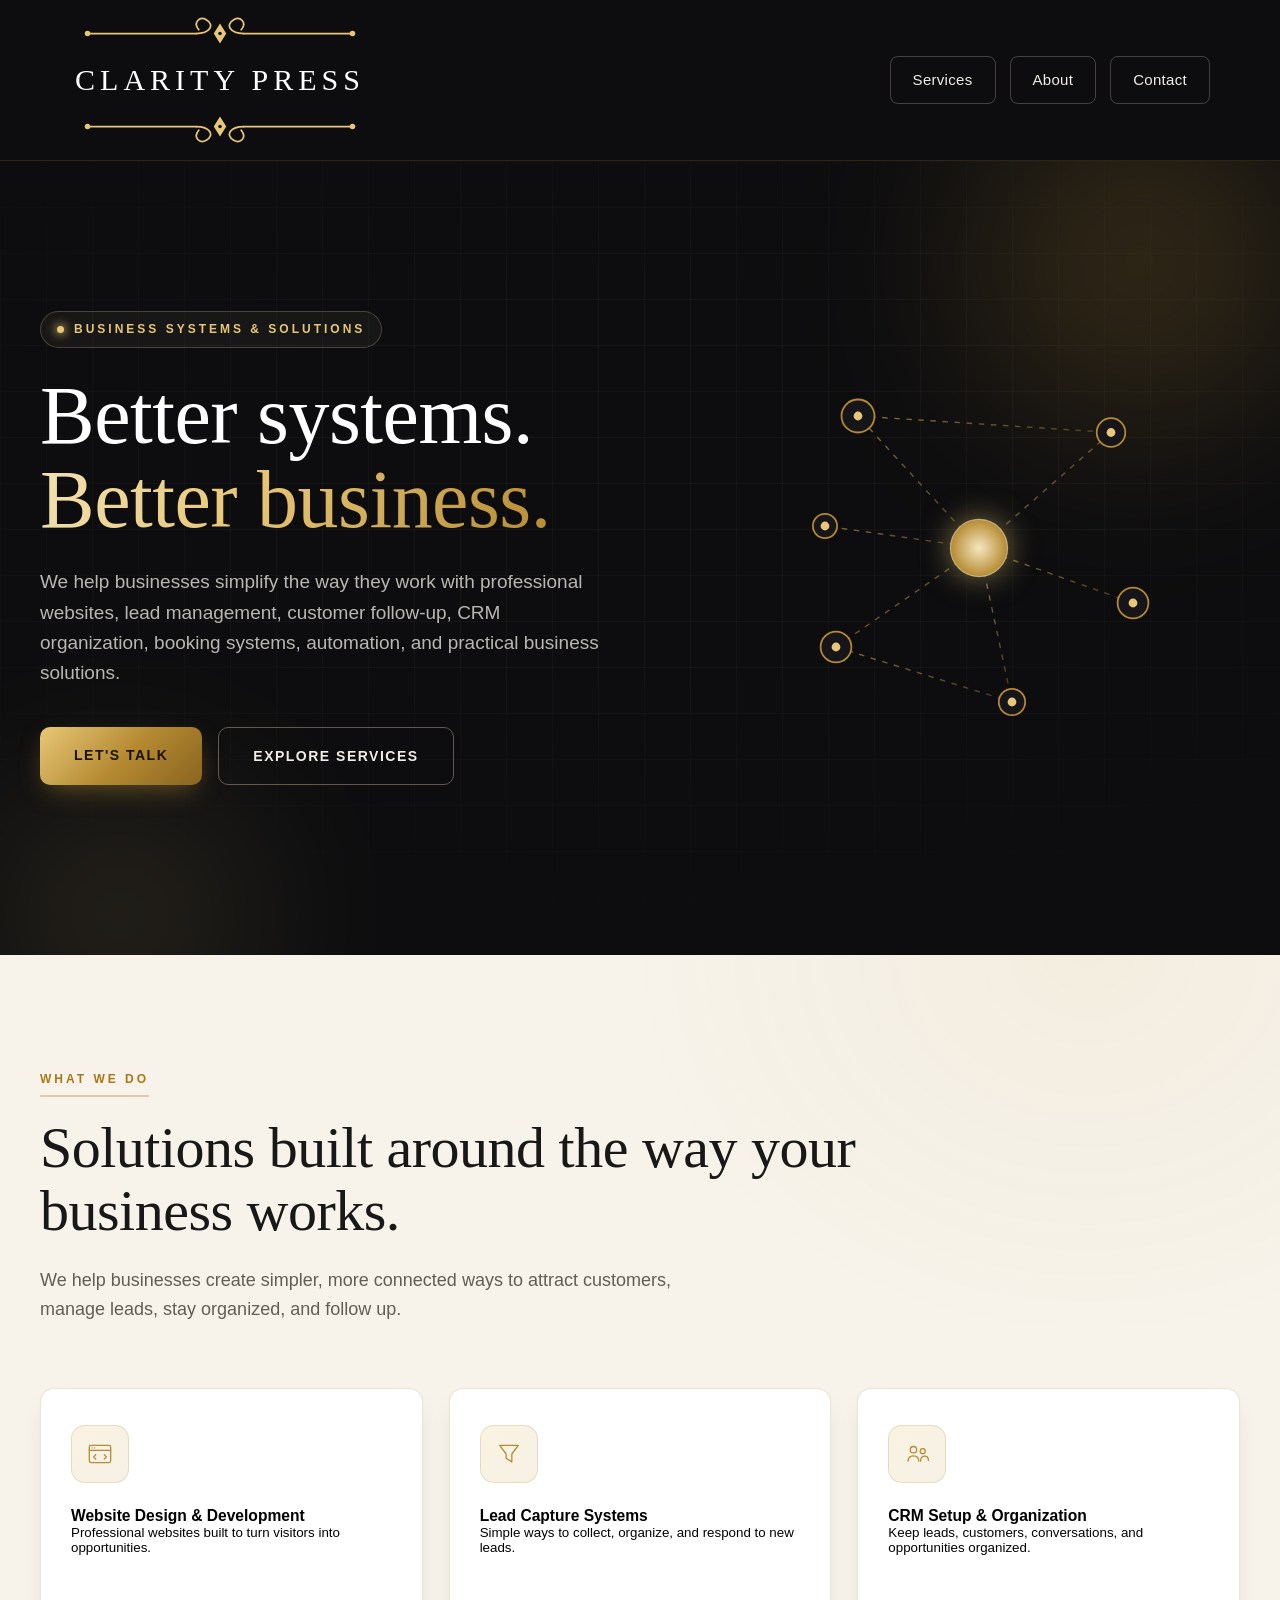
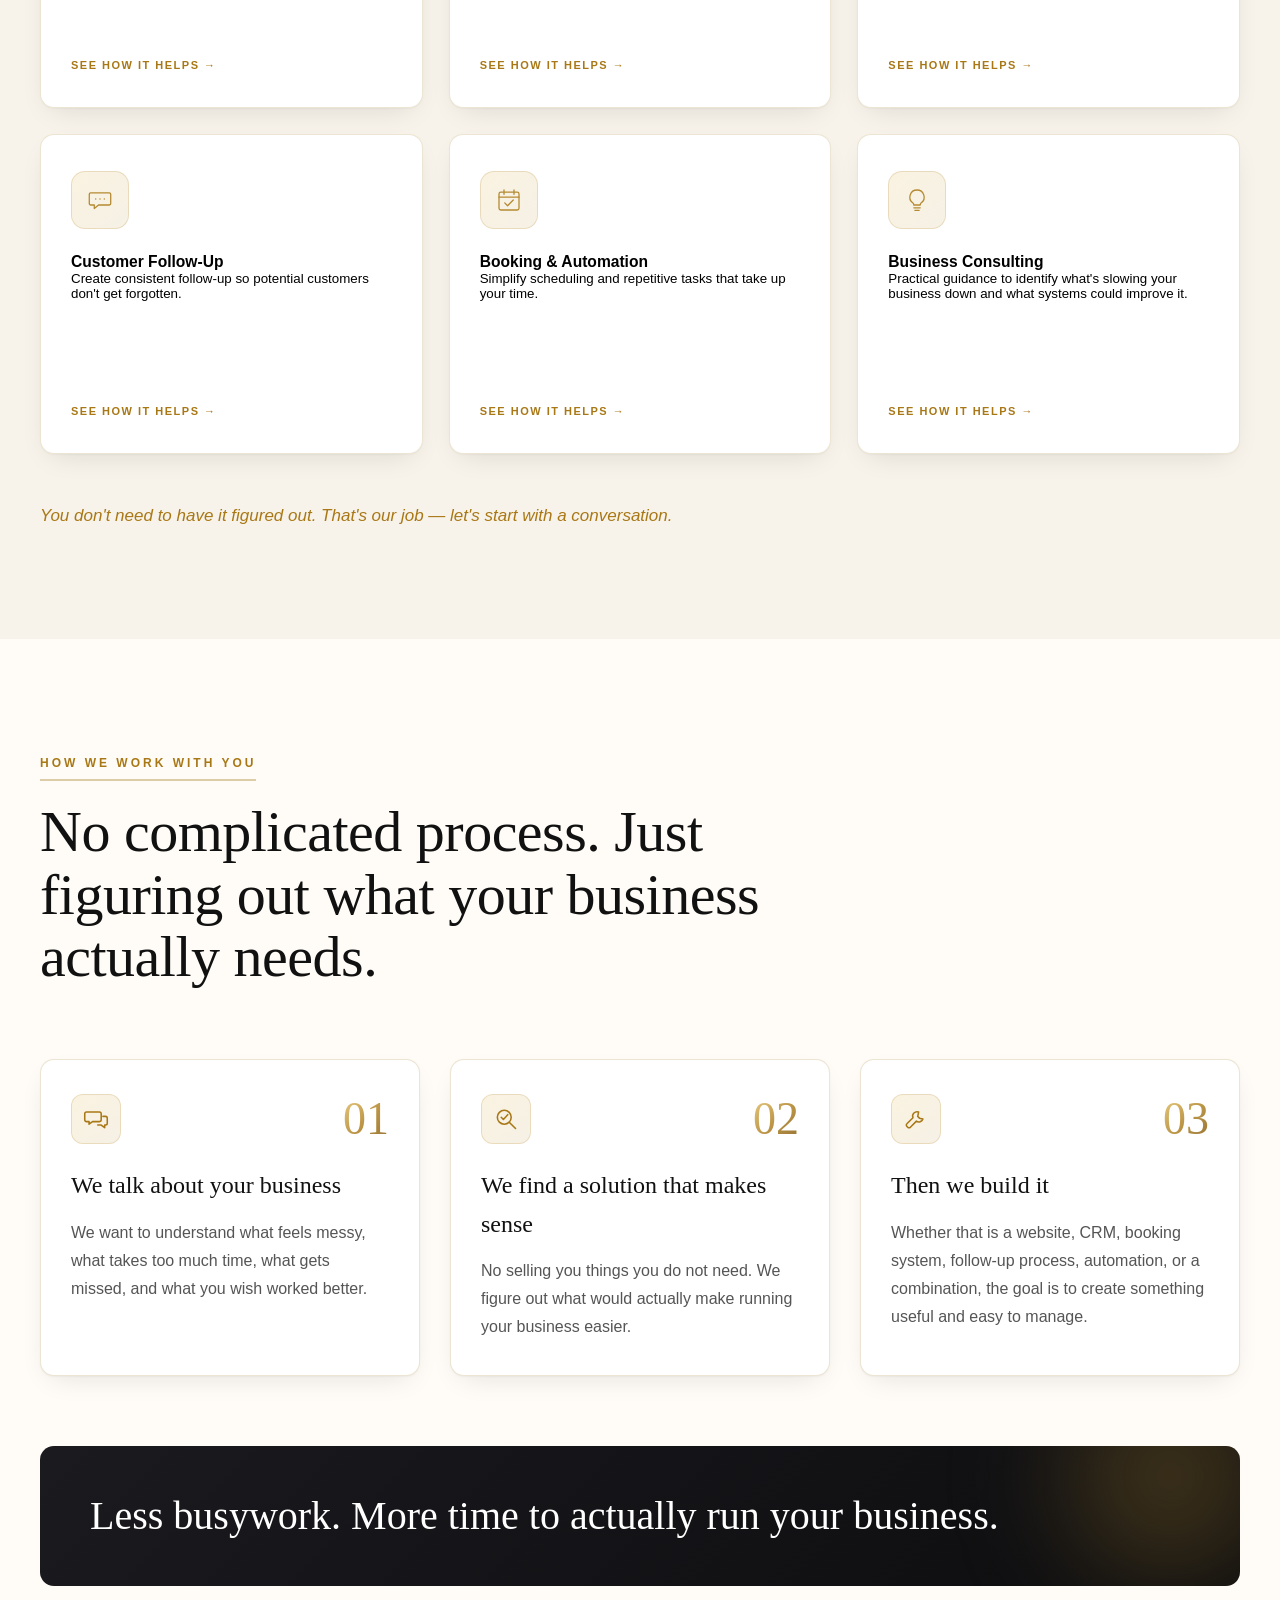
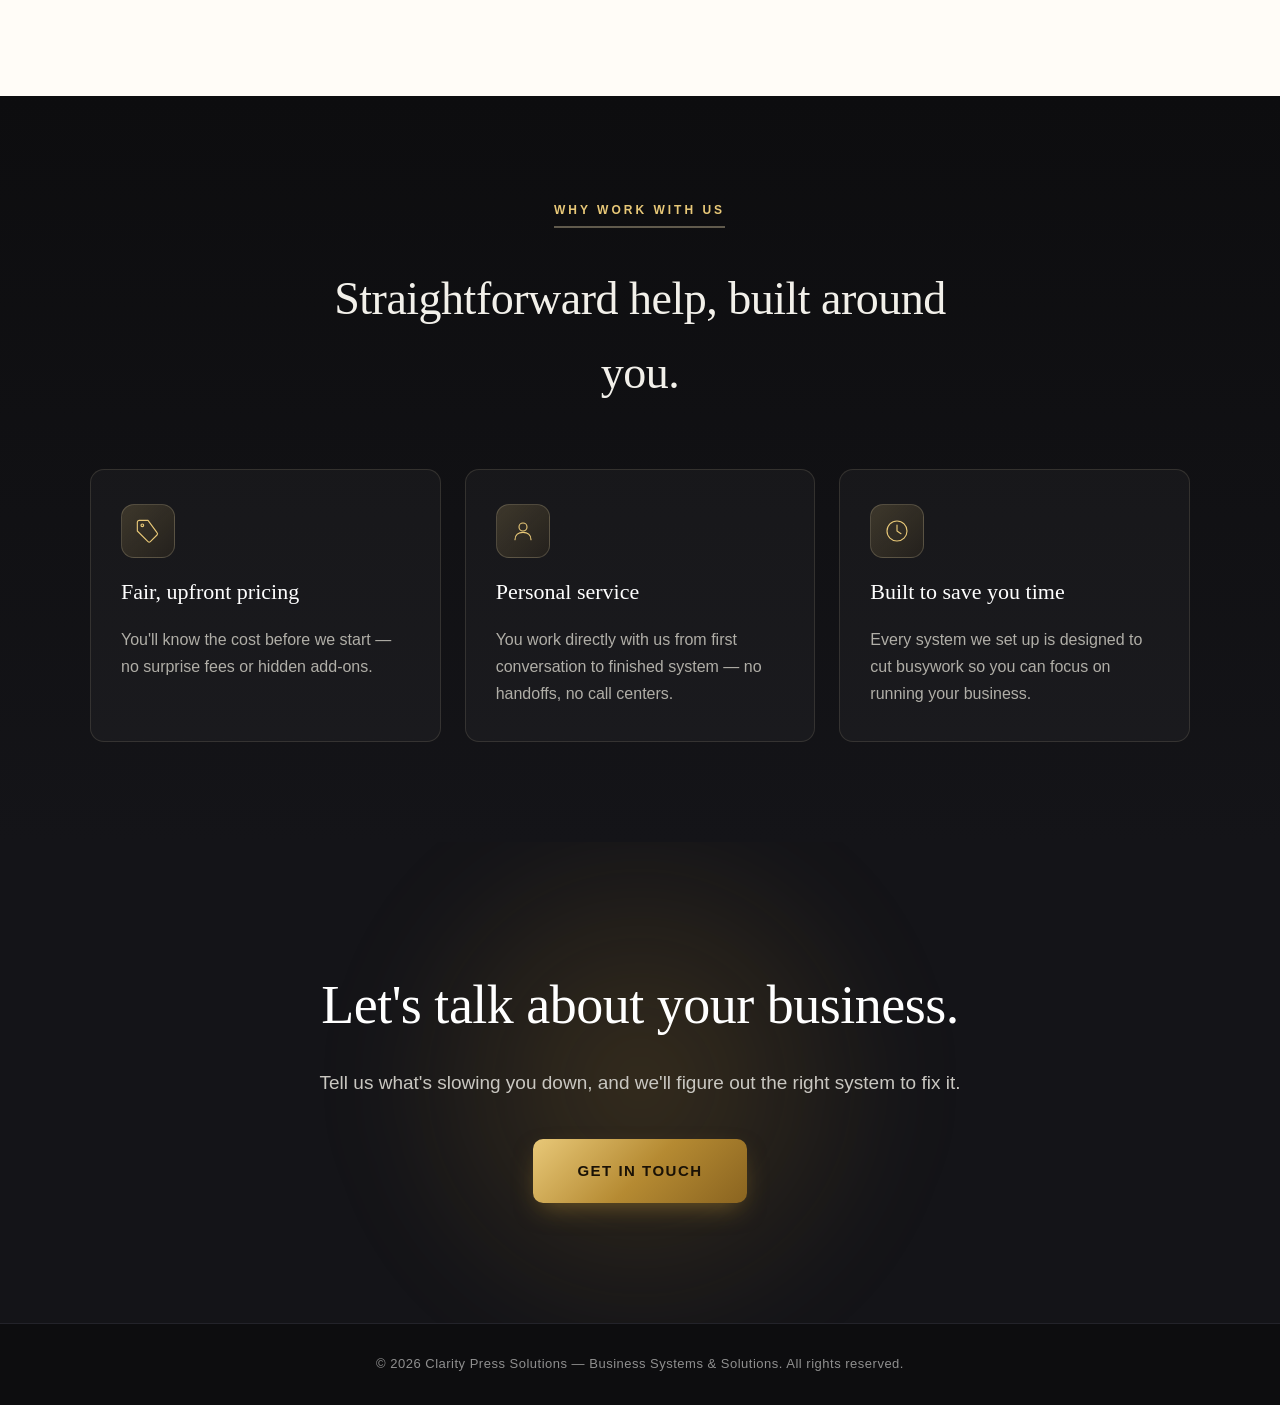
==== commit 56ab48bc: "Refine services closing line to a more confident invitation Co-Authored-By: Claude Opus 4.8 <noreply" ====
--- a/index.html
+++ b/index.html
@@ -548,6 +548,8 @@
       background: linear-gradient(150deg, #1c1c22 0%, #0d0d0f 100%);
       border-color: rgba(220, 204, 167, 0.25);
       transform: rotateY(180deg);
+      justify-content: flex-start;
+      padding-top: 28px;
     }
 
     .flip-back::before {
@@ -565,14 +567,14 @@
 
     .stat-figure {
       font-family: Georgia, serif;
-      font-size: 52px;
-      line-height: 1;
+      font-size: 28px;
+      line-height: 1.1;
       background: var(--grad-gold);
       -webkit-background-clip: text;
       background-clip: text;
       -webkit-text-fill-color: transparent;
       color: transparent;
-      margin-bottom: 16px;
+      margin-bottom: 12px;
       position: relative;
     }
 
@@ -1270,7 +1272,7 @@
         </div>
 
         <p class="services-note reveal">
-          Not sure what you need? That's okay. We'll figure it out together.
+          You don't need to have it figured out. That's our job &mdash; let's start with a conversation.
         </p>
 
       </div>
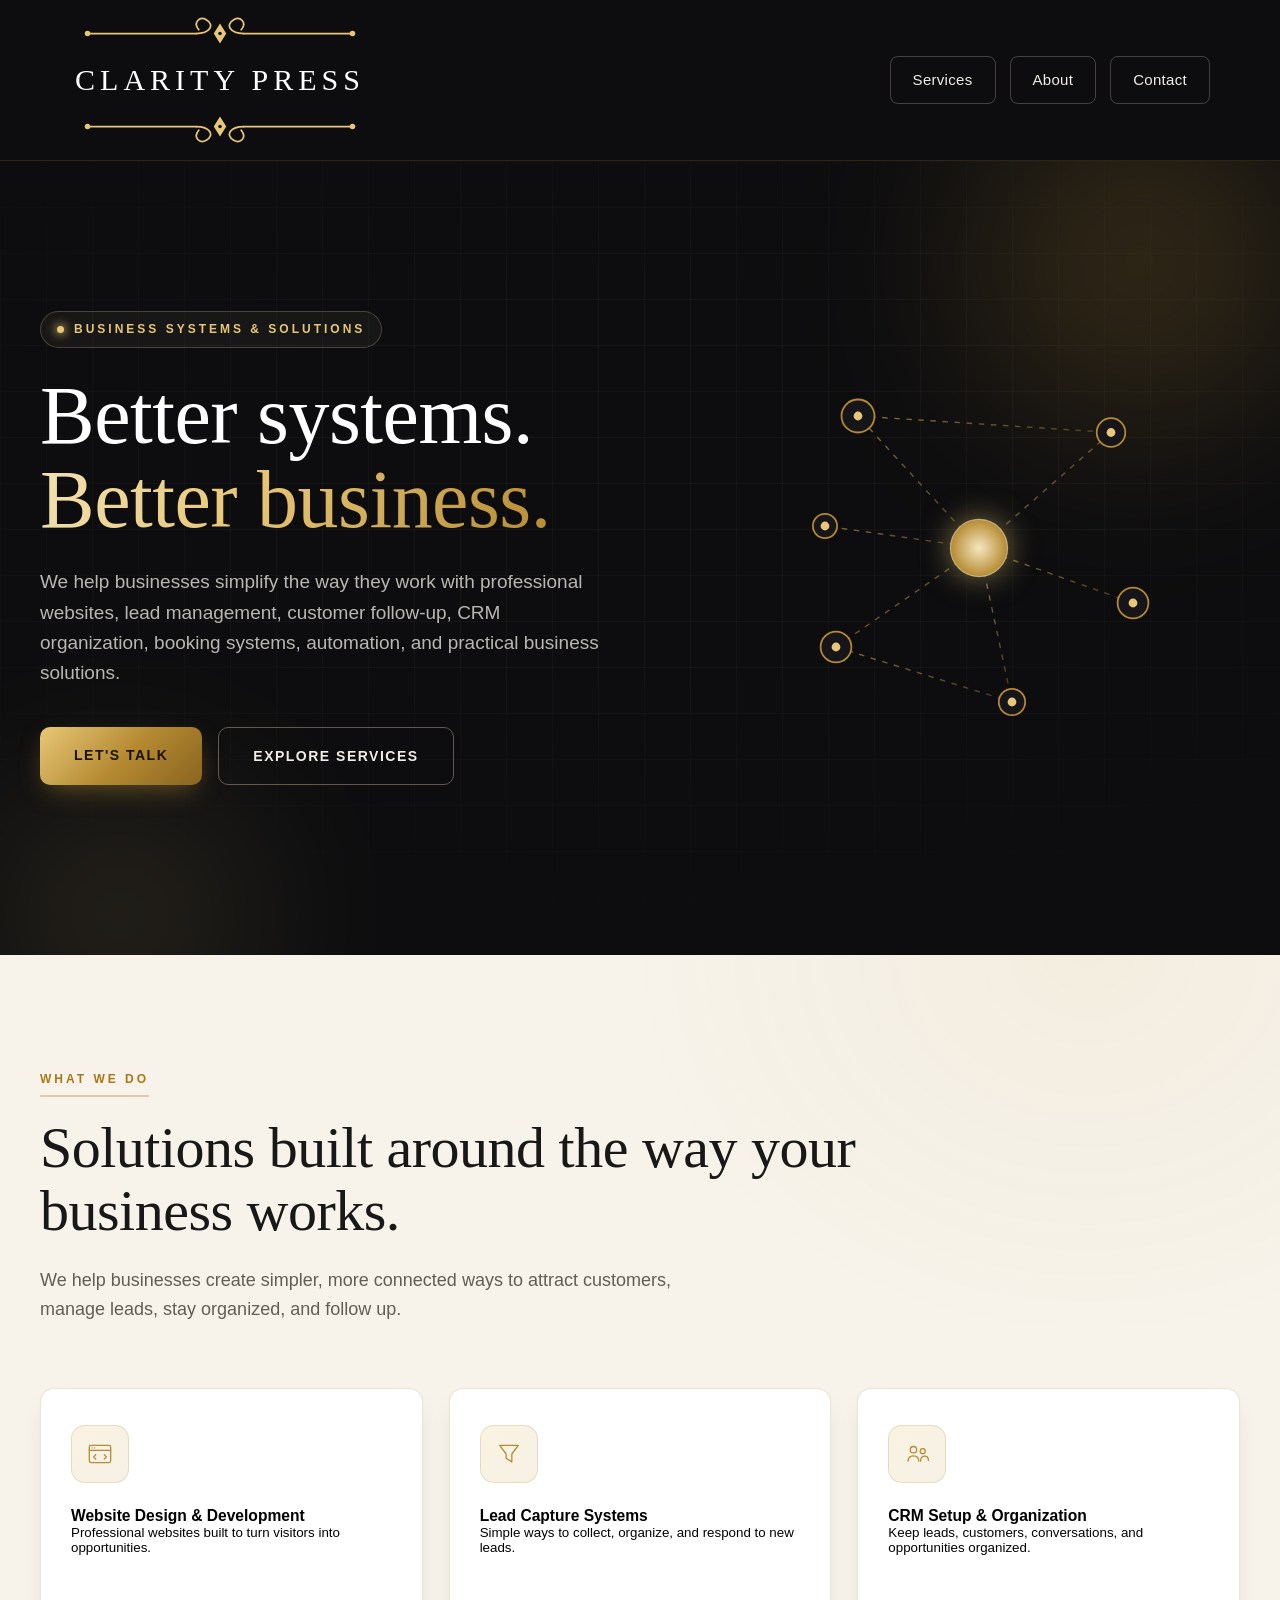
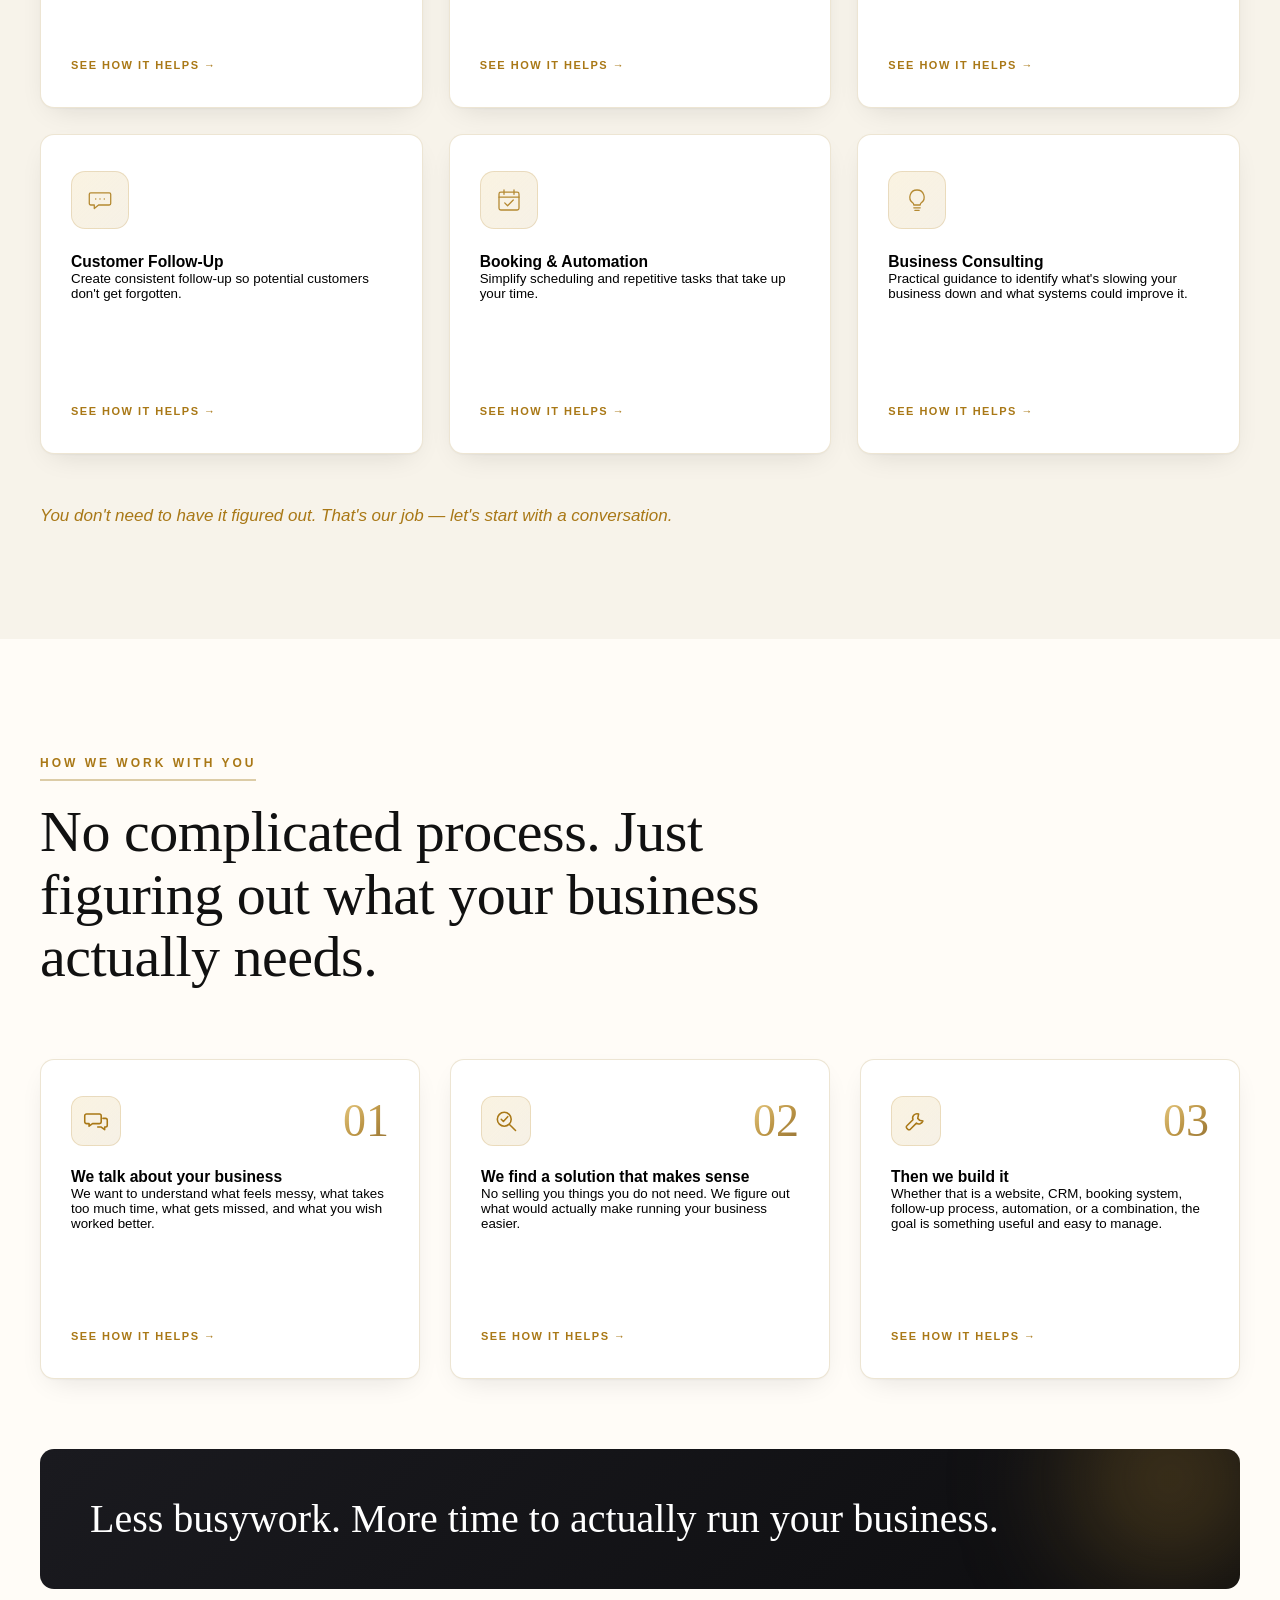
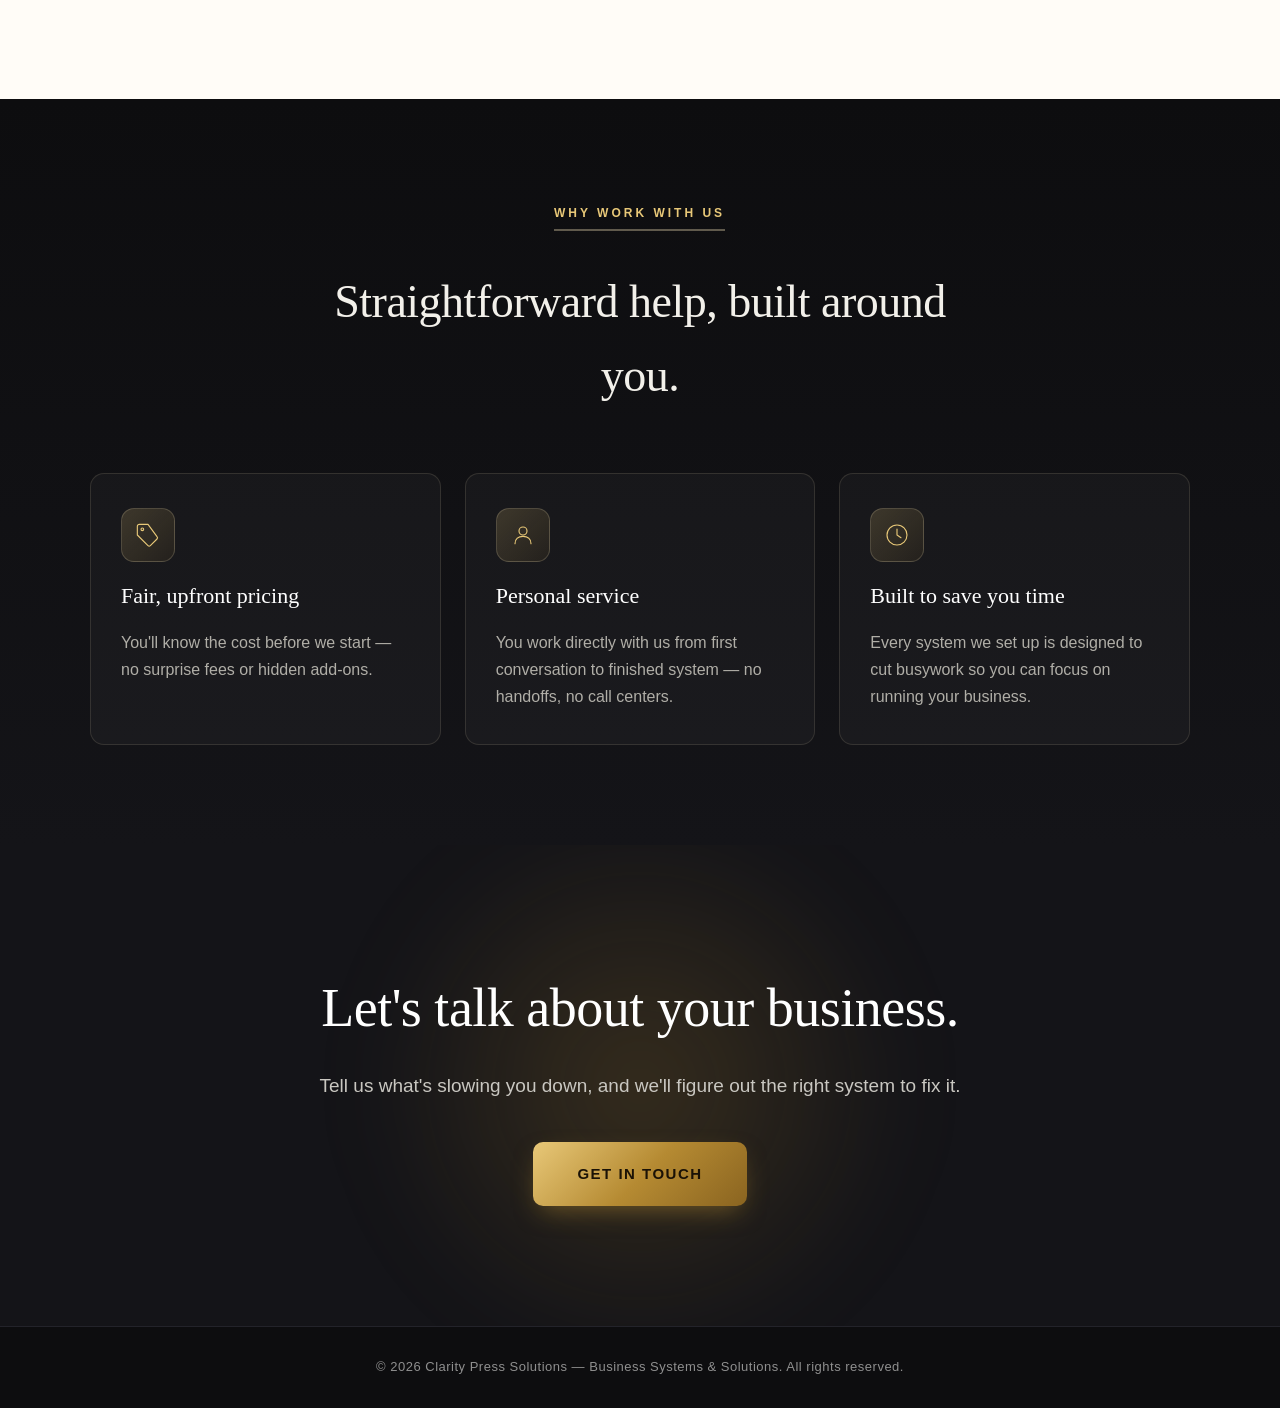
==== commit 92b0abdd: "Make the three process steps interactive flip cards with insights Co-Authored-By: Claude Opus 4.8 <n" ====
--- a/index.html
+++ b/index.html
@@ -1291,57 +1291,77 @@
 
         <div class="process-grid stagger">
 
-          <div class="process-step">
-            <div class="step-head">
-              <span class="step-icon-chip">
-                <svg class="step-icon" viewBox="0 0 30 30" fill="none" stroke="#a97816" stroke-width="1.8" stroke-linecap="round" stroke-linejoin="round" aria-hidden="true">
-                  <path d="M4 7 h15 a2 2 0 0 1 2 2 v7 a2 2 0 0 1 -2 2 H11 l-4 3 v-3 H4 a2 2 0 0 1 -2 -2 V9 a2 2 0 0 1 2 -2 z"/>
-                  <path d="M23 12 h3 a2 2 0 0 1 2 2 v6 a2 2 0 0 1 -2 2 h-1 v3 l-4 -3 h-4"/>
-                </svg>
-              </span>
-              <span class="step-number">01</span>
+          <button class="flip-card" type="button" aria-pressed="false">
+            <div class="flip-inner">
+              <div class="flip-face flip-front">
+                <div class="step-head">
+                  <span class="step-icon-chip">
+                    <svg class="step-icon" viewBox="0 0 30 30" fill="none" stroke="#a97816" stroke-width="1.8" stroke-linecap="round" stroke-linejoin="round" aria-hidden="true">
+                      <path d="M4 7 h15 a2 2 0 0 1 2 2 v7 a2 2 0 0 1 -2 2 H11 l-4 3 v-3 H4 a2 2 0 0 1 -2 -2 V9 a2 2 0 0 1 2 -2 z"/>
+                      <path d="M23 12 h3 a2 2 0 0 1 2 2 v6 a2 2 0 0 1 -2 2 h-1 v3 l-4 -3 h-4"/>
+                    </svg>
+                  </span>
+                  <span class="step-number">01</span>
+                </div>
+                <h3>We talk about your business</h3>
+                <p>We want to understand what feels messy, what takes too much time, what gets missed, and what you wish worked better.</p>
+                <span class="flip-cue">SEE HOW IT HELPS &rarr;</span>
+              </div>
+              <div class="flip-face flip-back">
+                <span class="stat-figure">Listen first</span>
+                <p>Most problems come from systems that were never built around how you actually work. Real change starts with understanding your day-to-day.</p>
+                <span class="flip-cue">&larr; BACK</span>
+              </div>
             </div>
-            <h3>We talk about your business</h3>
-            <p>
-              We want to understand what feels messy, what takes too much time,
-              what gets missed, and what you wish worked better.
-            </p>
-          </div>
-
-          <div class="process-step">
-            <div class="step-head">
-              <span class="step-icon-chip">
-                <svg class="step-icon" viewBox="0 0 30 30" fill="none" stroke="#a97816" stroke-width="1.8" stroke-linecap="round" stroke-linejoin="round" aria-hidden="true">
-                  <circle cx="13" cy="13" r="8"/>
-                  <line x1="19" y1="19" x2="26" y2="26"/>
-                  <path d="M9.5 13 l2.5 2.5 l5 -5.5"/>
-                </svg>
-              </span>
-              <span class="step-number">02</span>
+          </button>
+
+          <button class="flip-card" type="button" aria-pressed="false">
+            <div class="flip-inner">
+              <div class="flip-face flip-front">
+                <div class="step-head">
+                  <span class="step-icon-chip">
+                    <svg class="step-icon" viewBox="0 0 30 30" fill="none" stroke="#a97816" stroke-width="1.8" stroke-linecap="round" stroke-linejoin="round" aria-hidden="true">
+                      <circle cx="13" cy="13" r="8"/>
+                      <line x1="19" y1="19" x2="26" y2="26"/>
+                      <path d="M9.5 13 l2.5 2.5 l5 -5.5"/>
+                    </svg>
+                  </span>
+                  <span class="step-number">02</span>
+                </div>
+                <h3>We find a solution that makes sense</h3>
+                <p>No selling you things you do not need. We figure out what would actually make running your business easier.</p>
+                <span class="flip-cue">SEE HOW IT HELPS &rarr;</span>
+              </div>
+              <div class="flip-face flip-back">
+                <span class="stat-figure">Right-sized</span>
+                <p>You get a plan built for your business &mdash; not a template or a package you'll half-use. Only what genuinely moves the needle.</p>
+                <span class="flip-cue">&larr; BACK</span>
+              </div>
             </div>
-            <h3>We find a solution that makes sense</h3>
-            <p>
-              No selling you things you do not need. We figure out what would
-              actually make running your business easier.
-            </p>
-          </div>
-
-          <div class="process-step">
-            <div class="step-head">
-              <span class="step-icon-chip">
-                <svg class="step-icon" viewBox="0 0 30 30" fill="none" stroke="#a97816" stroke-width="1.8" stroke-linecap="round" stroke-linejoin="round" aria-hidden="true">
-                  <path d="M18 7 a5 5 0 0 0 -6.5 6.5 l-7 7 a2 2 0 0 0 0 3 l1 1 a2 2 0 0 0 3 0 l7 -7 A5 5 0 0 0 23 15 l-4 -1 -2 -2 z"/>
-                </svg>
-              </span>
-              <span class="step-number">03</span>
+          </button>
+
+          <button class="flip-card" type="button" aria-pressed="false">
+            <div class="flip-inner">
+              <div class="flip-face flip-front">
+                <div class="step-head">
+                  <span class="step-icon-chip">
+                    <svg class="step-icon" viewBox="0 0 30 30" fill="none" stroke="#a97816" stroke-width="1.8" stroke-linecap="round" stroke-linejoin="round" aria-hidden="true">
+                      <path d="M18 7 a5 5 0 0 0 -6.5 6.5 l-7 7 a2 2 0 0 0 0 3 l1 1 a2 2 0 0 0 3 0 l7 -7 A5 5 0 0 0 23 15 l-4 -1 -2 -2 z"/>
+                    </svg>
+                  </span>
+                  <span class="step-number">03</span>
+                </div>
+                <h3>Then we build it</h3>
+                <p>Whether that is a website, CRM, booking system, follow-up process, automation, or a combination, the goal is something useful and easy to manage.</p>
+                <span class="flip-cue">SEE HOW IT HELPS &rarr;</span>
+              </div>
+              <div class="flip-face flip-back">
+                <span class="stat-figure">Done for you</span>
+                <p>We handle the setup, the tech, and the connecting pieces &mdash; and hand you something simple to run, not another tool to figure out.</p>
+                <span class="flip-cue">&larr; BACK</span>
+              </div>
             </div>
-            <h3>Then we build it</h3>
-            <p>
-              Whether that is a website, CRM, booking system, follow-up process,
-              automation, or a combination, the goal is to create something useful
-              and easy to manage.
-            </p>
-          </div>
+          </button>
 
         </div>
 
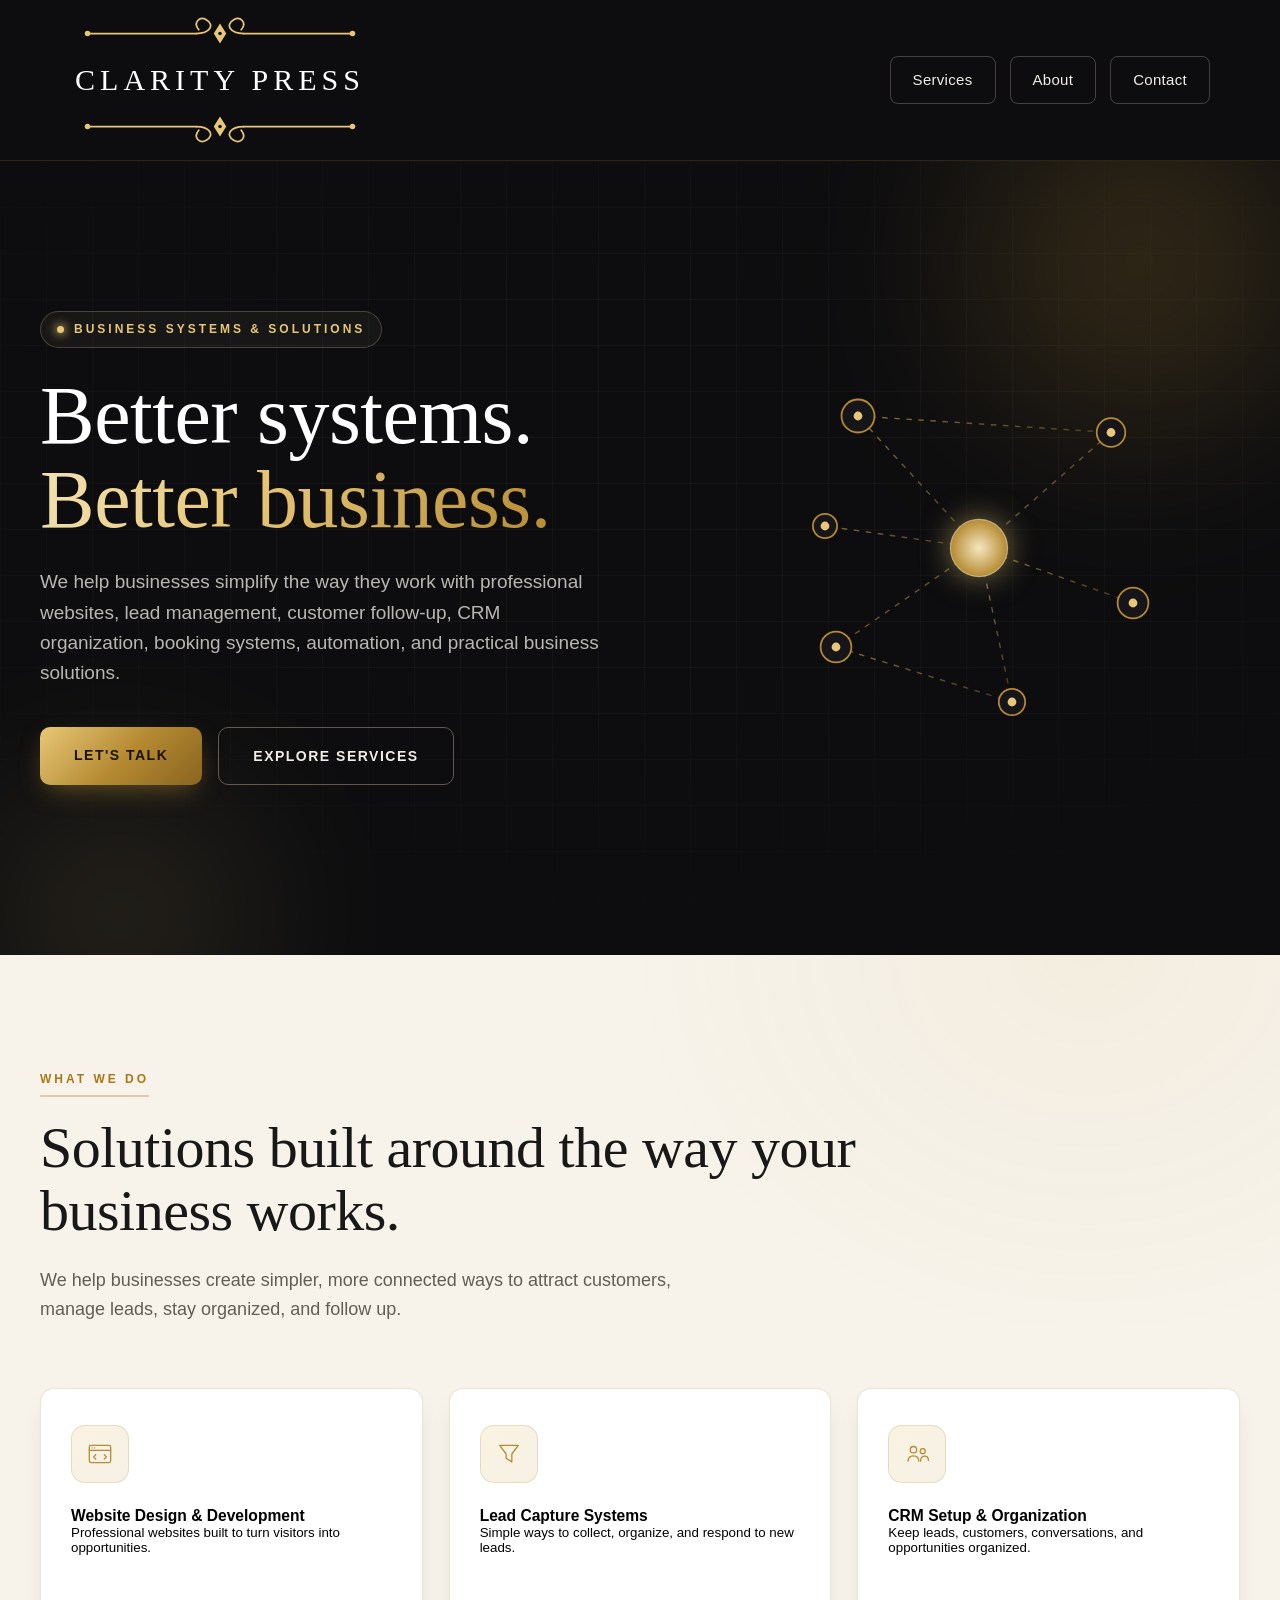
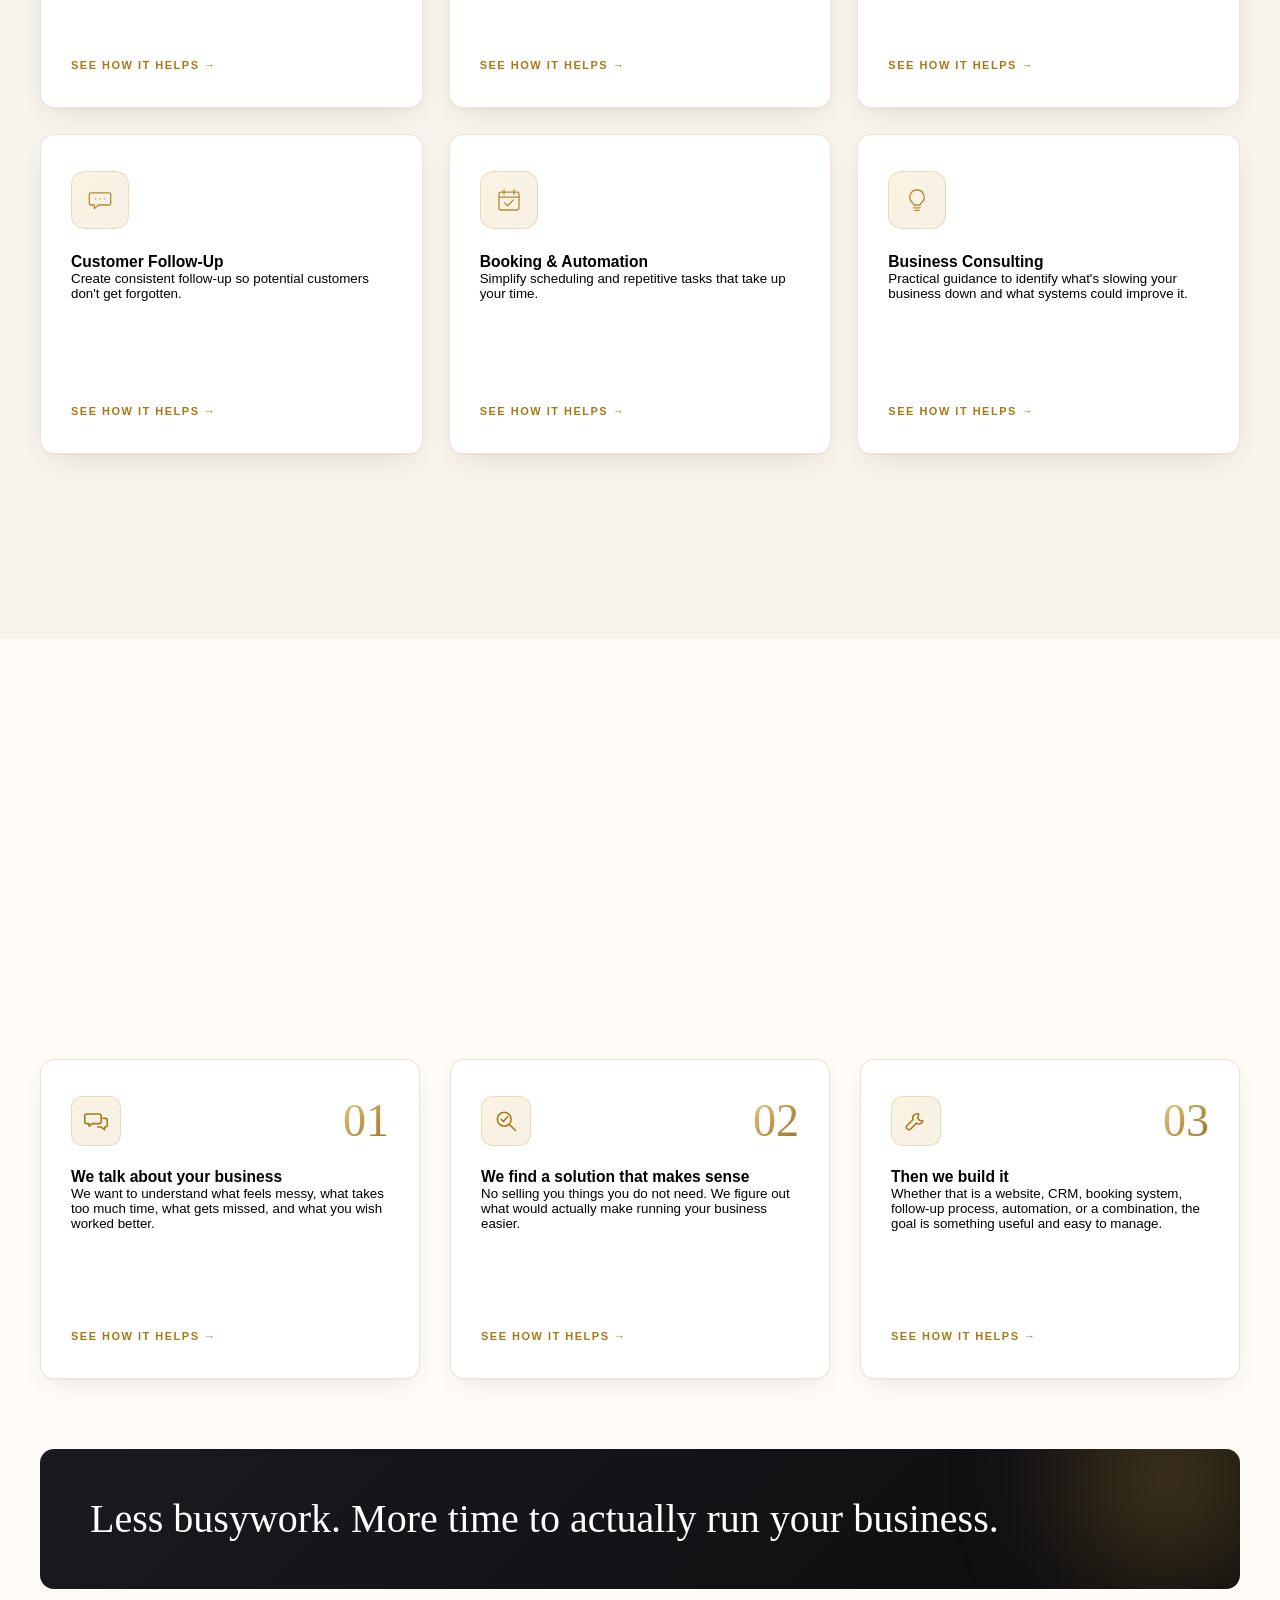
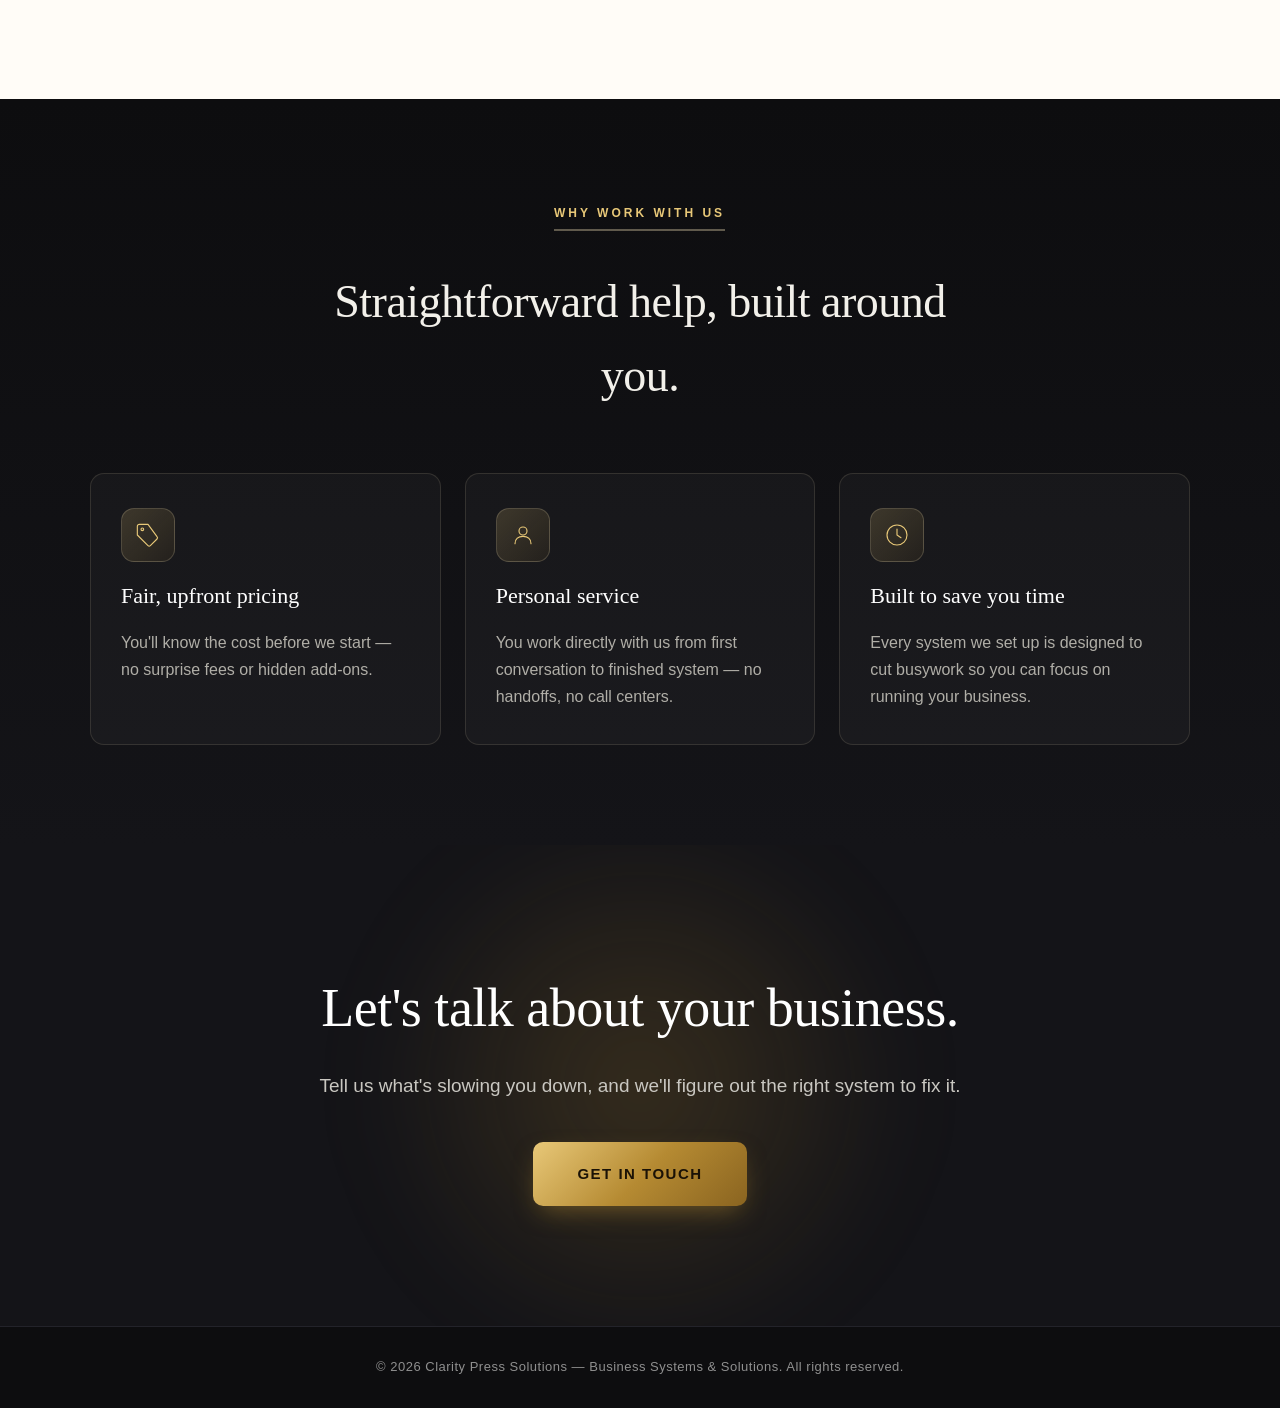
==== commit 82fd2715: "Refine process section headline Co-Authored-By: Claude Opus 4.8 <noreply@anthropic.com> Claude-Sessi" ====
--- a/index.html
+++ b/index.html
@@ -1286,7 +1286,7 @@
         <div class="section-label reveal">HOW WE WORK WITH YOU</div>
 
         <h2 class="reveal">
-          No complicated process. Just figuring out what your business actually needs.
+          We keep the process simple, so the solution is clear. Here's how it works.
         </h2>
 
         <div class="process-grid stagger">
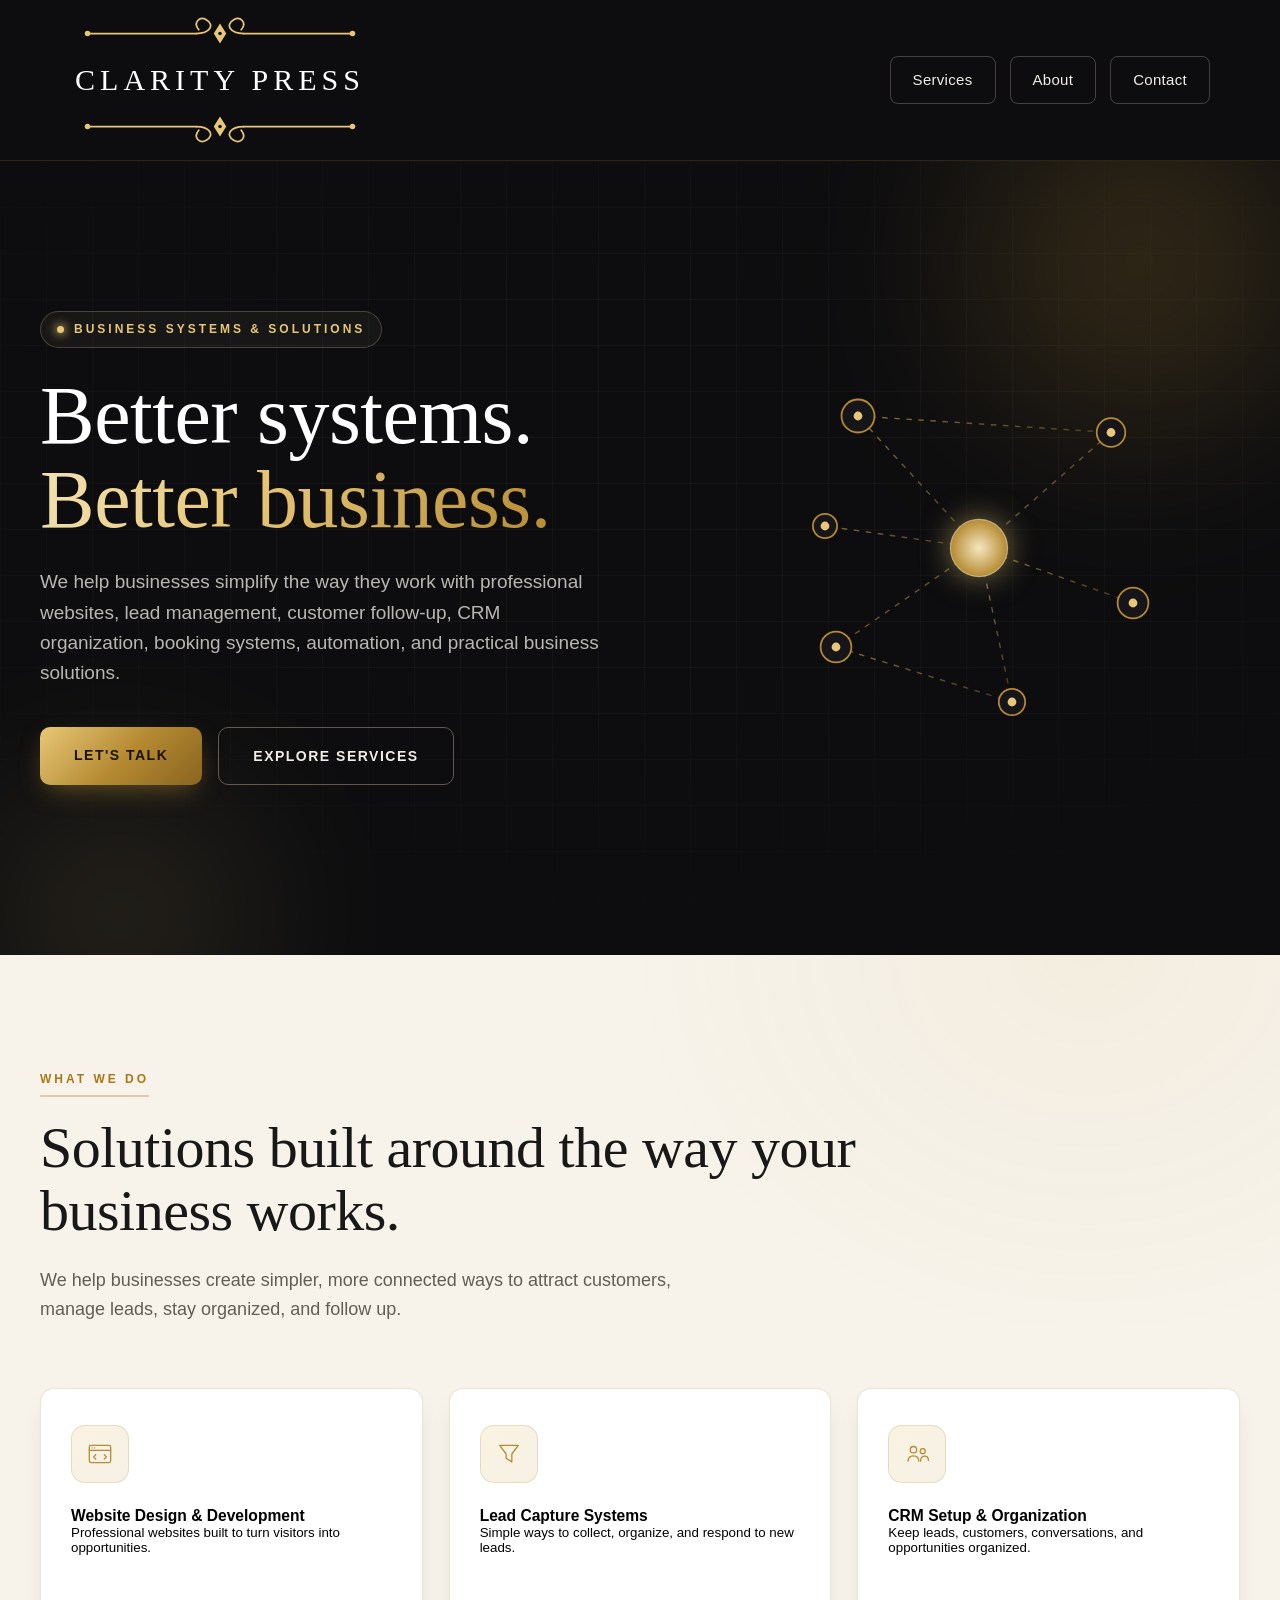
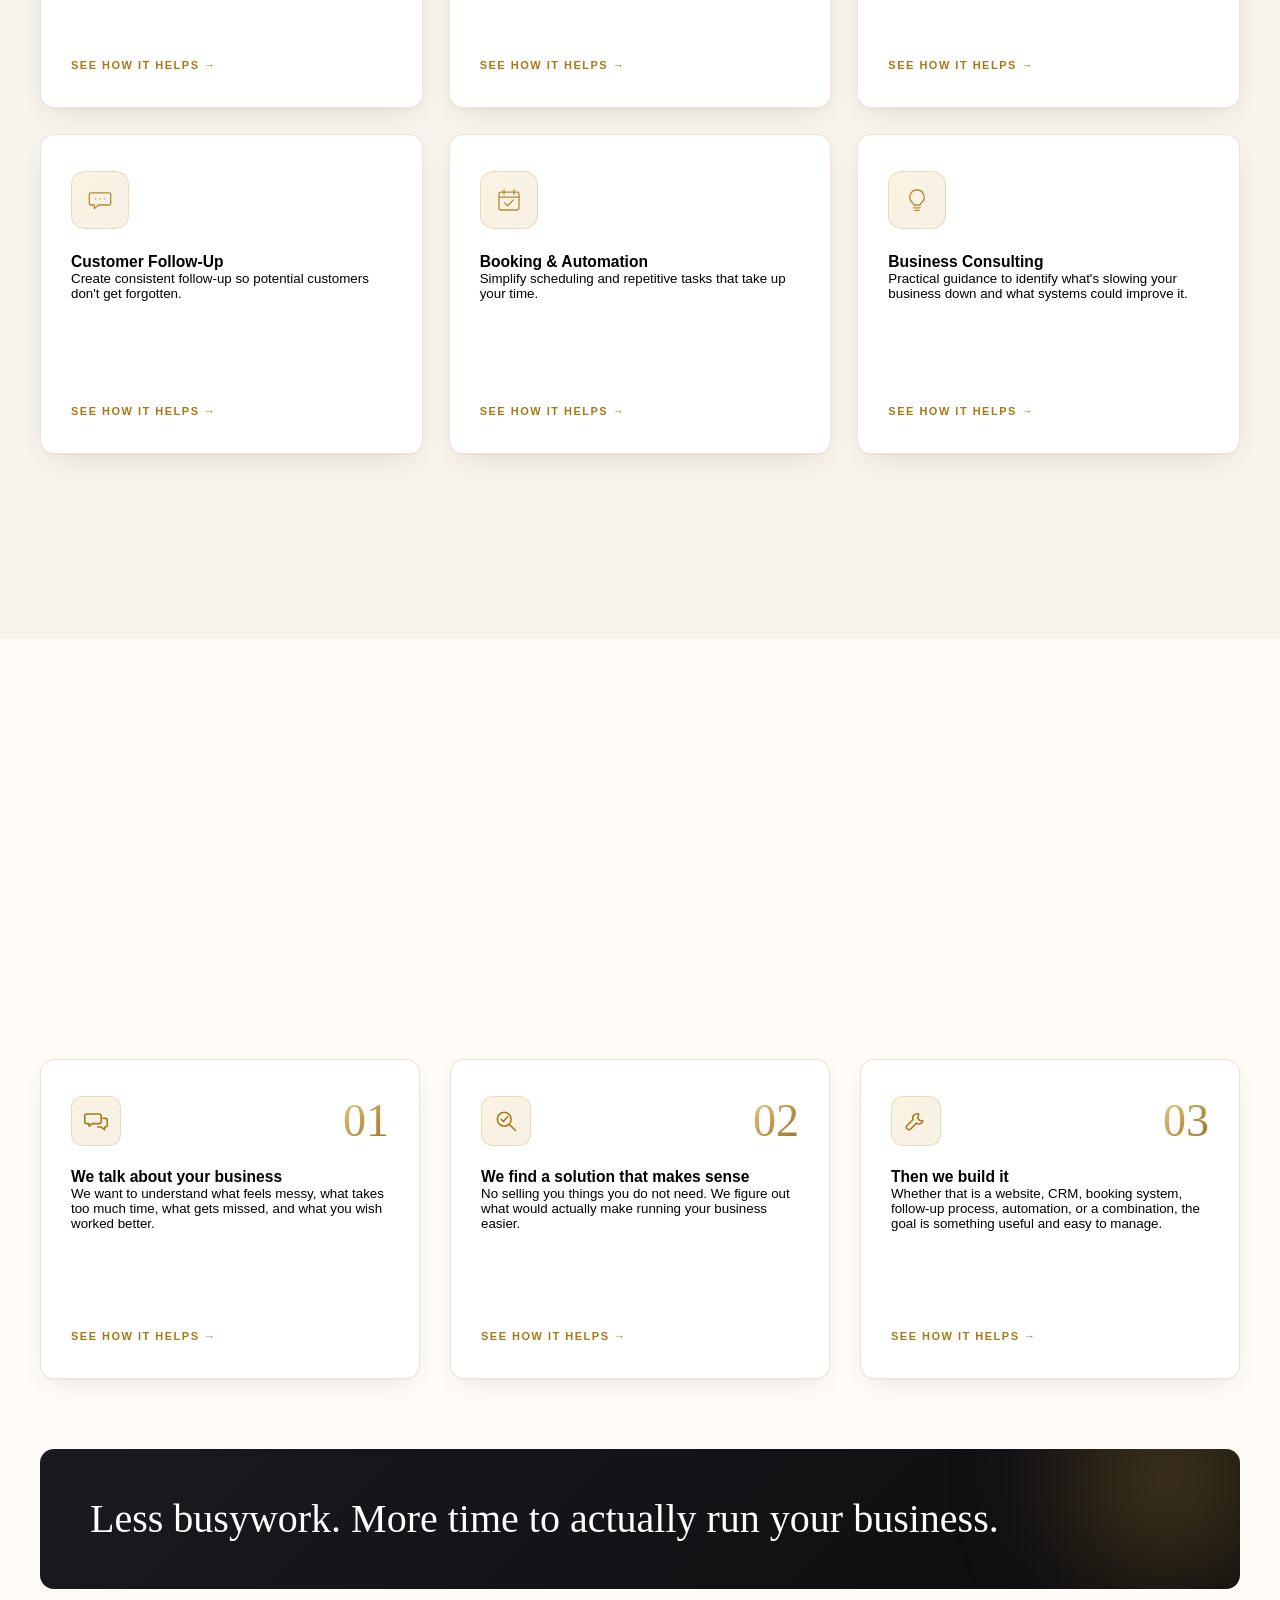
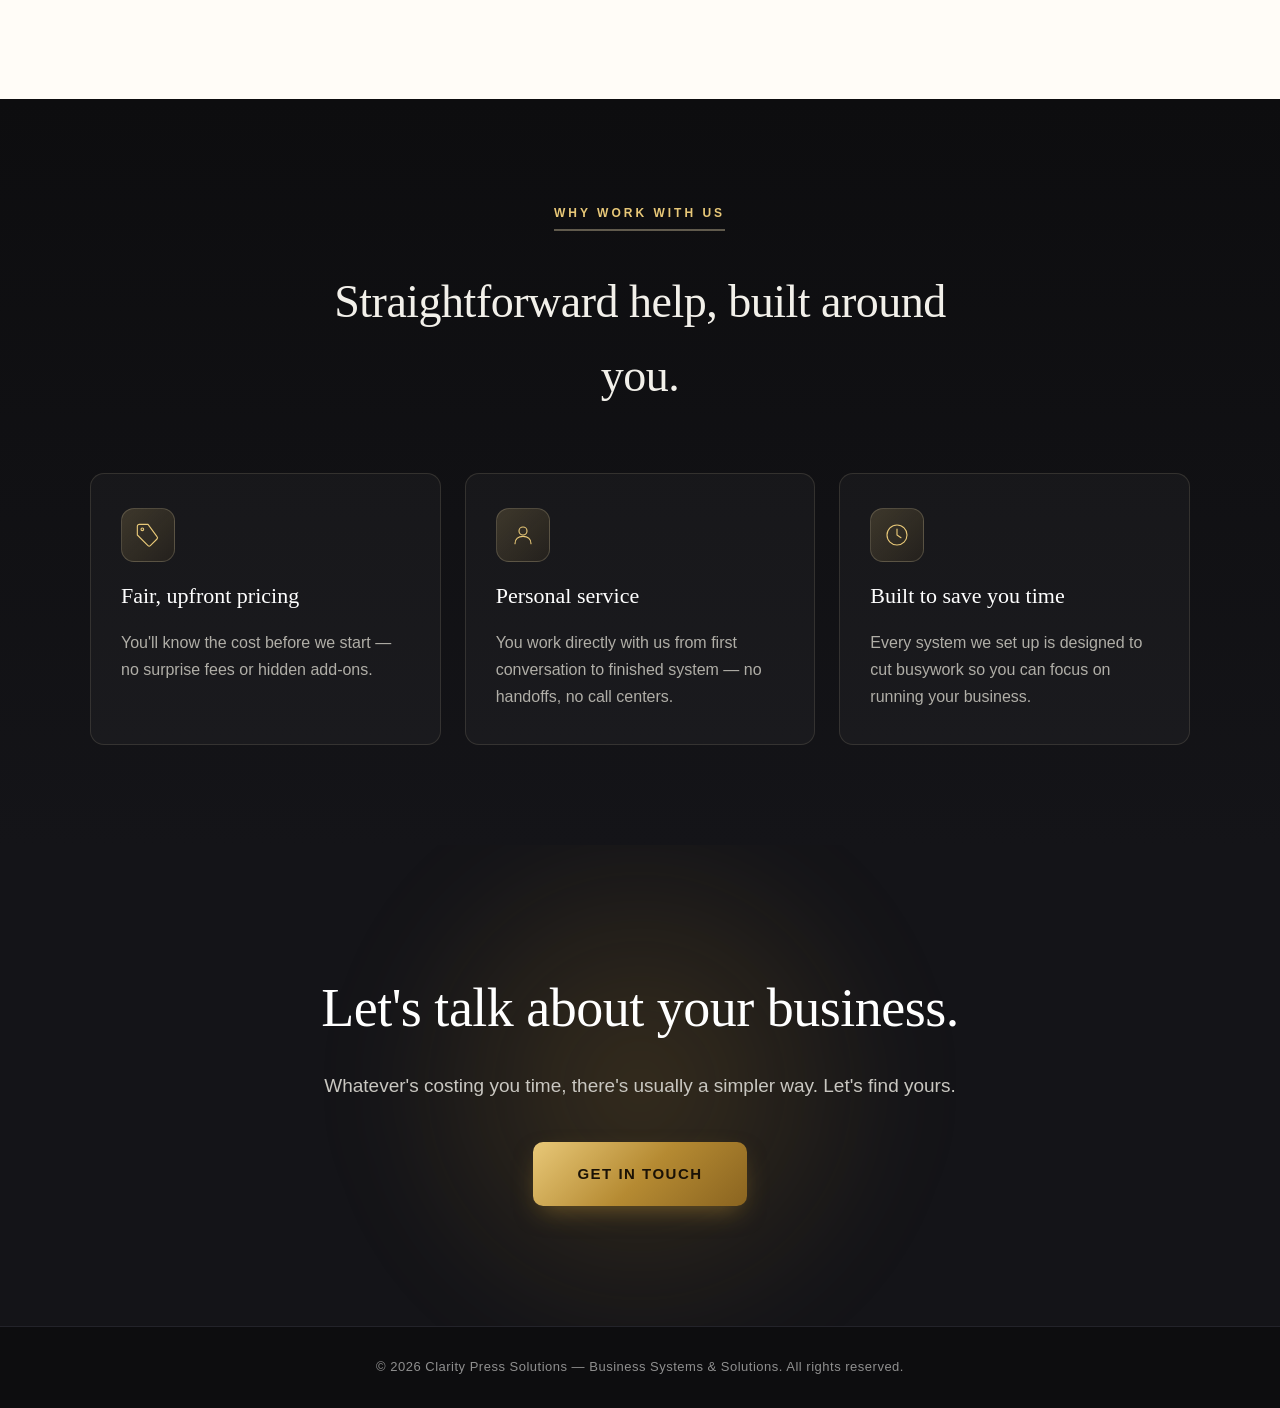
==== commit 8cbff5c7: "Refine contact subline Co-Authored-By: Claude Opus 4.8 <noreply@anthropic.com> Claude-Session: https" ====
--- a/index.html
+++ b/index.html
@@ -1438,8 +1438,7 @@
         <h2>Let's talk about your business.</h2>
 
         <p>
-          Tell us what's slowing you down, and we'll figure out the right
-          system to fix it.
+          Whatever's costing you time, there's usually a simpler way. Let's find yours.
         </p>
 
         <a class="button" href="mailto:taylor_lewis906@hotmail.com">
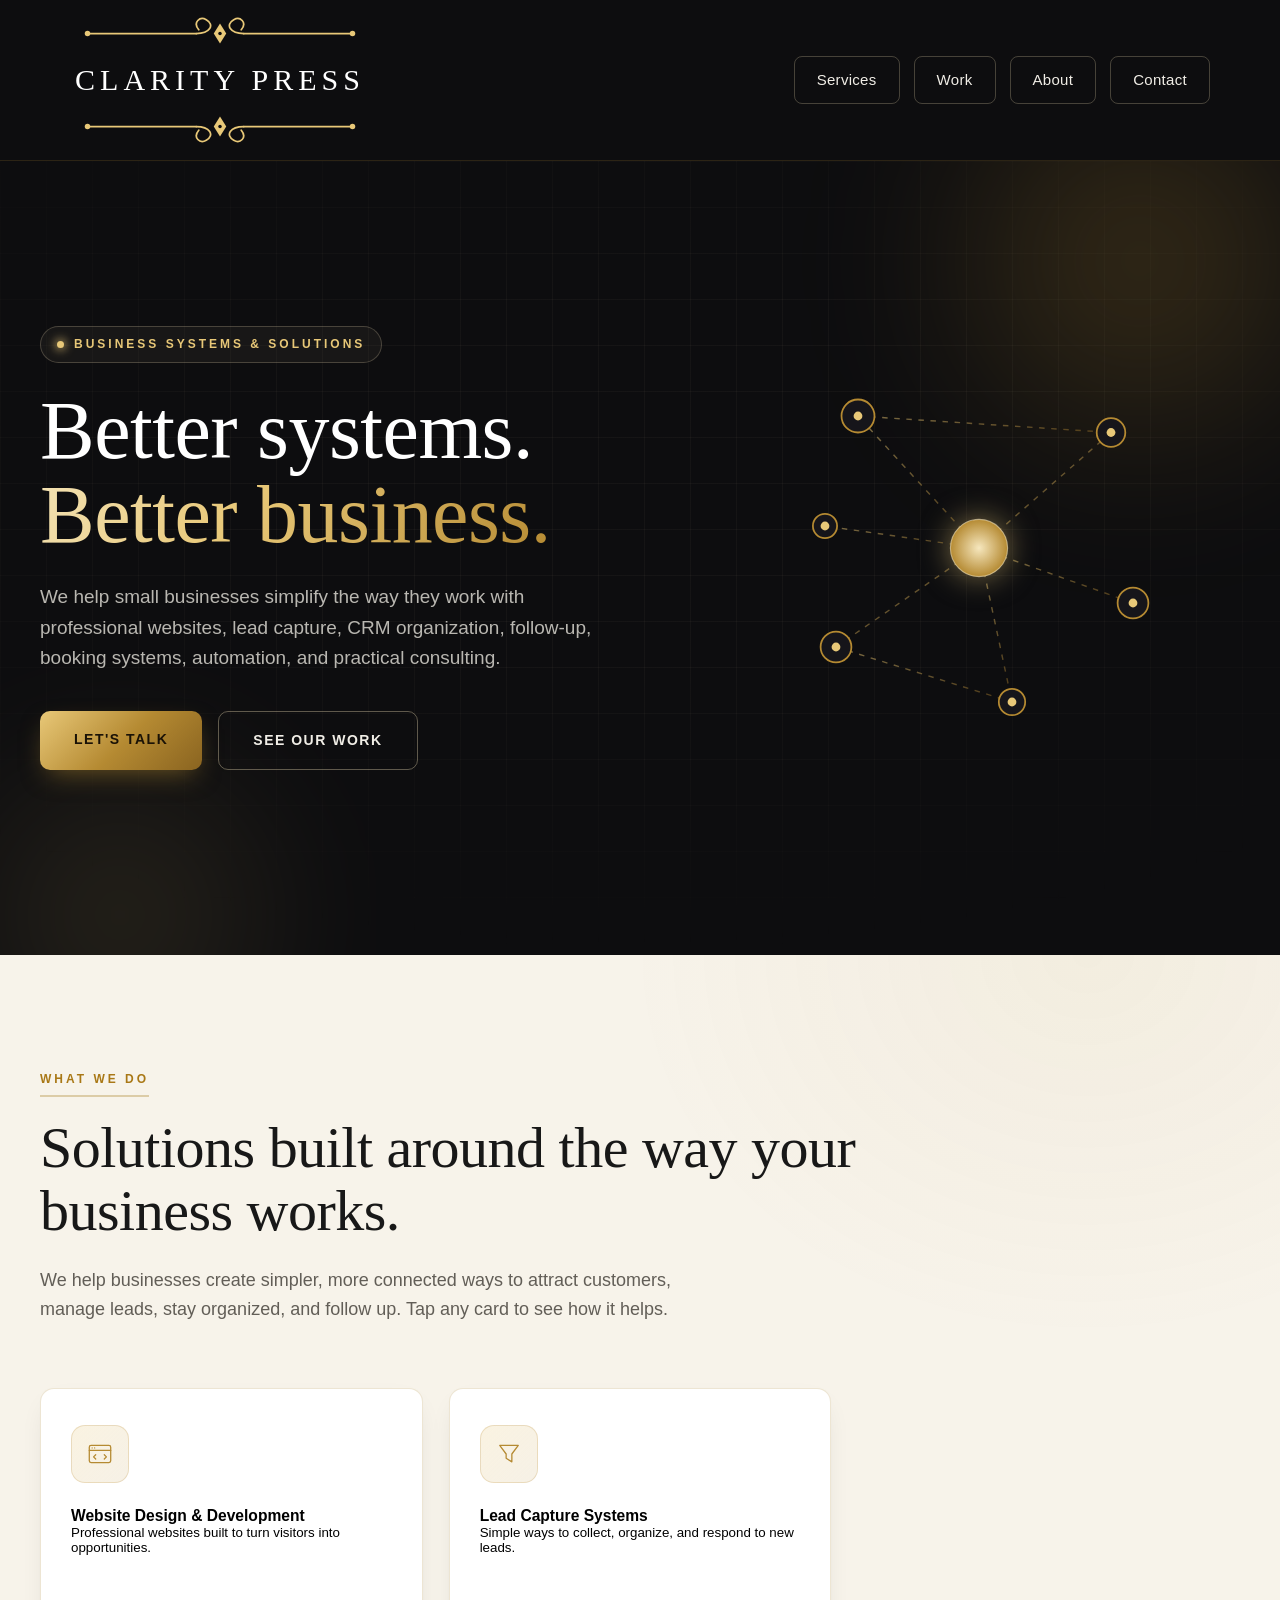
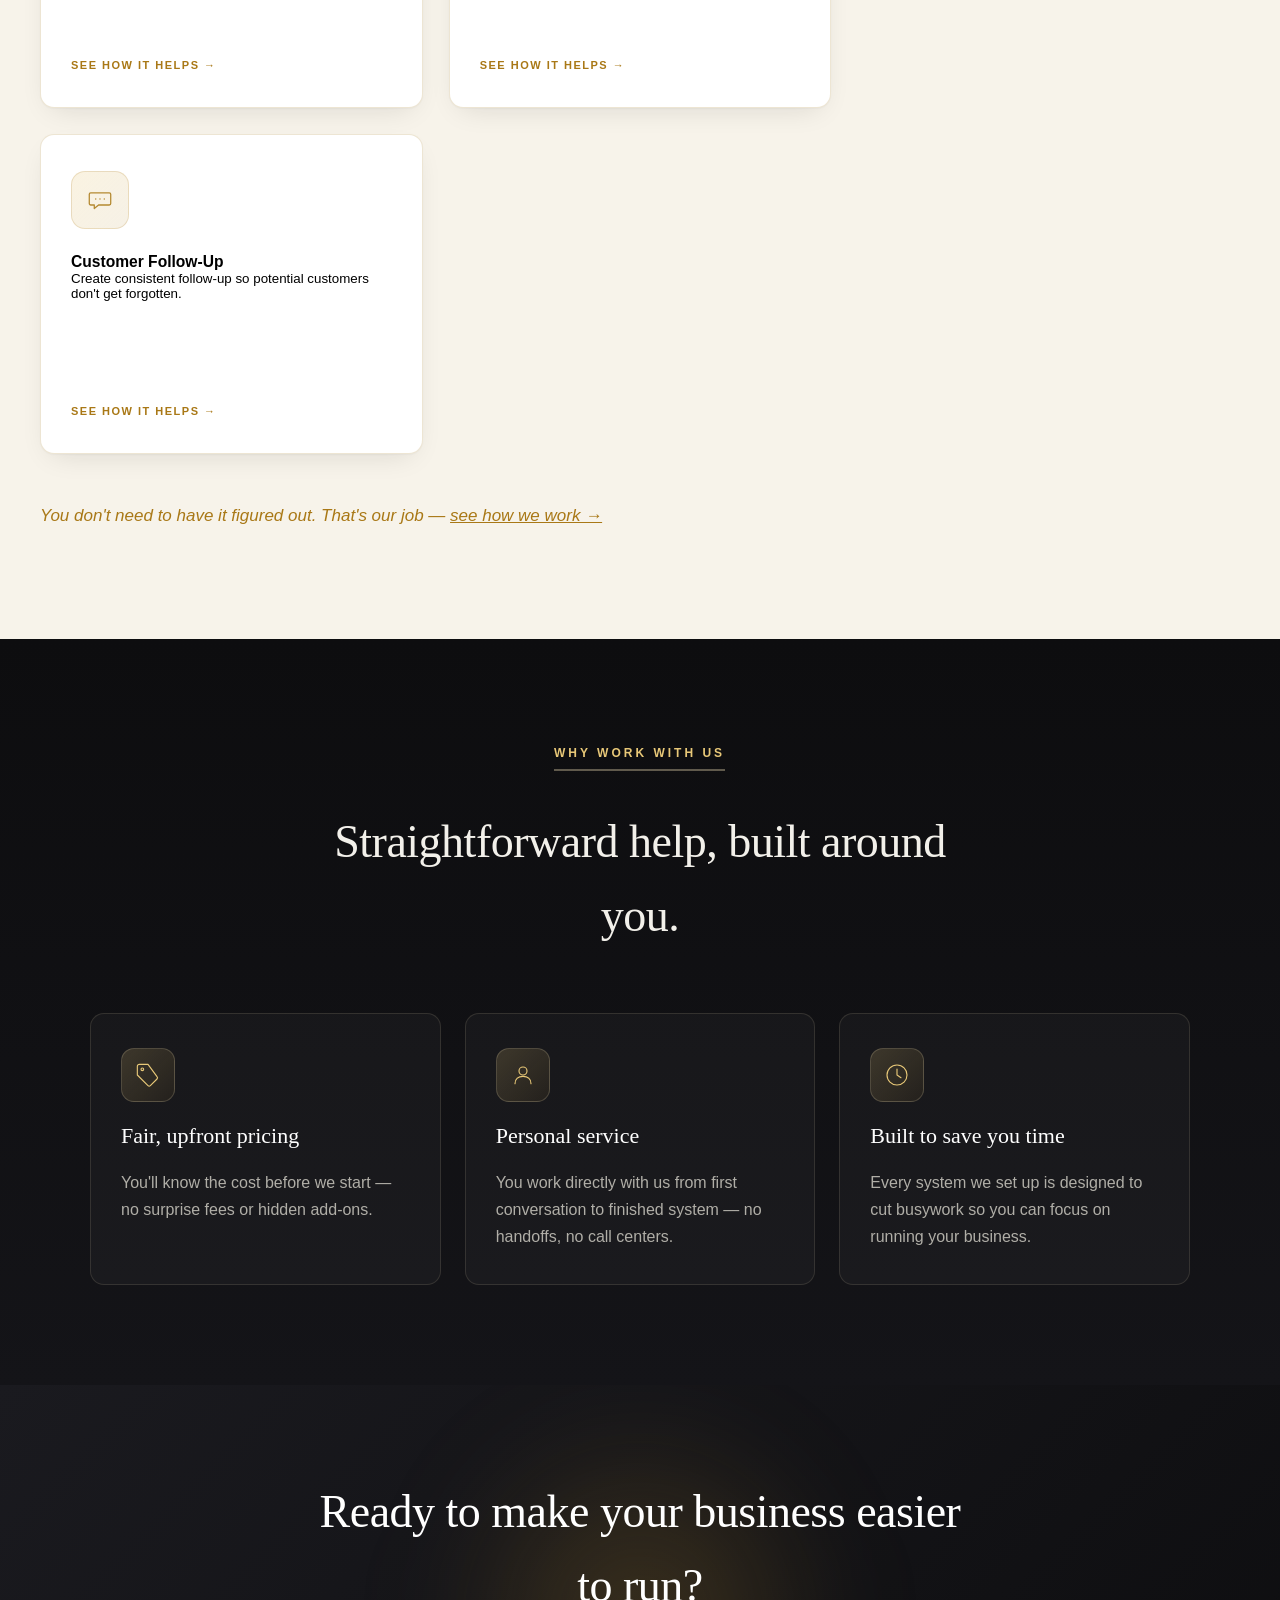
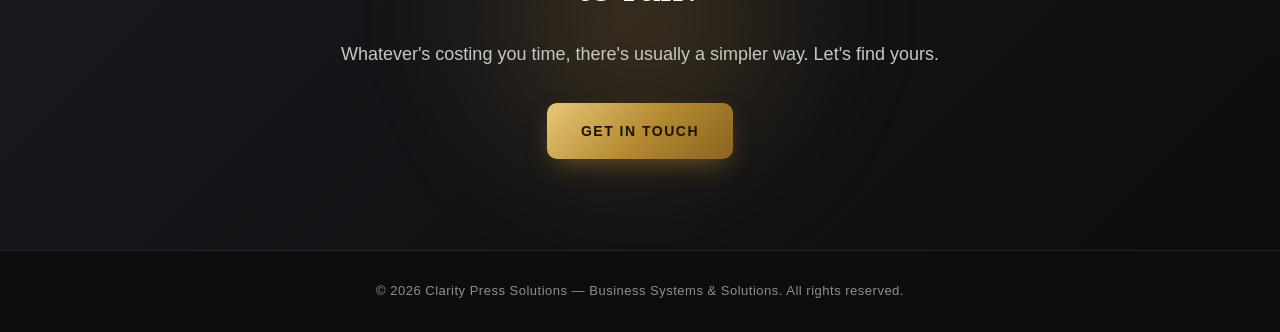
==== commit 44cf748a: "Restructure into multi-page site: Home, Services, Work, About, Contact - Split into linked pages sha" ====
--- a/index.html
+++ b/index.html
@@ -5,994 +5,22 @@
   <meta name="viewport" content="width=device-width, initial-scale=1.0">
 
   <title>Clarity Press Solutions | Business Systems & Solutions</title>
-
-  <meta name="description" content="Clarity Press Solutions helps businesses build better systems through websites, lead capture, CRM organization, customer follow-up, booking systems, automation, and consulting.">
-
-  <style>
-    :root {
-      --cream: #FFFCF7;
-      --cream-2: #F7F3EA;
-      --ink: #181818;
-      --ink-soft: #555555;
-      --gold: #B58A32;
-      --gold-deep: #a97816;
-      --gold-light: #E8C878;
-      --gold-border: #DCCCA7;
-      --dark: #0d0d0f;
-      --dark-2: #141418;
-      --grad-gold: linear-gradient(135deg, #E8C878 0%, #B58A32 52%, #8a6420 100%);
-      --radius: 14px;
-      --shadow-card: 0 1px 2px rgba(24,24,24,.04), 0 10px 30px -12px rgba(24,24,24,.14);
-      --shadow-card-hover: 0 2px 4px rgba(24,24,24,.05), 0 26px 50px -18px rgba(120,90,25,.32);
-    }
-
-    * {
-      margin: 0;
-      padding: 0;
-      box-sizing: border-box;
-    }
-
-    html {
-      scroll-behavior: smooth;
-    }
-
-    body {
-      font-family: Arial, Helvetica, sans-serif;
-      background: var(--cream);
-      color: var(--ink);
-      line-height: 1.6;
-      overflow-x: hidden;
-    }
-
-    /* ===== NAVIGATION (sticky glass) ===== */
-
-    .nav-wrap {
-      position: sticky;
-      top: 0;
-      z-index: 60;
-      background: var(--dark);
-      backdrop-filter: blur(16px) saturate(140%);
-      -webkit-backdrop-filter: blur(16px) saturate(140%);
-      border-bottom: 1px solid rgba(181, 138, 50, 0.18);
-      transition: background 0.4s ease, box-shadow 0.4s ease, border-color 0.4s ease;
-    }
-
-    .nav-wrap.scrolled {
-      background: rgba(11, 11, 13, 0.95);
-      box-shadow: 0 10px 30px -12px rgba(0, 0, 0, 0.6);
-      border-bottom-color: rgba(181, 138, 50, 0.32);
-    }
-
-    nav {
-      display: flex;
-      justify-content: space-between;
-      align-items: center;
-      max-width: 1200px;
-      margin: auto;
-      padding: 16px 30px;
-    }
-
-    .brand {
-      display: flex;
-      flex-direction: column;
-      align-items: center;
-      gap: 5px;
-    }
-
-    .brand-text {
-      font-family: Georgia, serif;
-      font-size: 30px;
-      letter-spacing: 5px;
-      font-weight: normal;
-      white-space: nowrap;
-      color: #ffffff;
-    }
-
-    .flourish {
-      width: 100%;
-      height: auto;
-      display: block;
-    }
-
-    .flourish-bottom {
-      transform: rotate(180deg);
-    }
-
-    .nav-links {
-      display: flex;
-      align-items: center;
-      gap: 14px;
-    }
-
-    .nav-links a {
-      color: #f0ede6;
-      text-decoration: none;
-      font-size: 15px;
-      font-weight: 500;
-      letter-spacing: 0.3px;
-      padding: 11px 22px;
-      border: 1px solid rgba(220, 204, 167, 0.28);
-      border-radius: 8px;
-      transition: color 0.3s ease, background 0.3s ease, border-color 0.3s ease, transform 0.3s ease;
-    }
-
-    .nav-links a:hover {
-      color: var(--dark);
-      background: var(--grad-gold);
-      border-color: transparent;
-      transform: translateY(-1px);
-    }
-
-    /* ===== BUTTONS ===== */
-
-    .button {
-      display: inline-block;
-      background: var(--grad-gold);
-      color: #1a1206;
-      text-decoration: none;
-      padding: 17px 34px;
-      font-size: 14px;
-      font-weight: 700;
-      letter-spacing: 1.5px;
-      border-radius: 10px;
-      box-shadow: 0 10px 26px -8px rgba(181, 138, 50, 0.55);
-      transition: transform 0.3s ease, box-shadow 0.3s ease, filter 0.3s ease;
-    }
-
-    .button:hover {
-      transform: translateY(-3px);
-      box-shadow: 0 18px 40px -10px rgba(181, 138, 50, 0.7);
-      filter: brightness(1.05);
-    }
-
-    .button.ghost {
-      background: transparent;
-      color: #f0ede6;
-      border: 1px solid rgba(220, 204, 167, 0.4);
-      box-shadow: none;
-    }
-
-    .button.ghost:hover {
-      background: rgba(220, 204, 167, 0.1);
-      border-color: var(--gold-light);
-      box-shadow: none;
-    }
-
-    /* ===== HERO (dark, dramatic) ===== */
-
-    .hero {
-      position: relative;
-      background: var(--dark);
-      color: #ffffff;
-      overflow: hidden;
-      padding: 90px 30px 110px;
-    }
-
-    .hero-bg {
-      position: absolute;
-      inset: 0;
-      pointer-events: none;
-      z-index: 0;
-    }
-
-    .hero-bg::before,
-    .hero-bg::after {
-      content: "";
-      position: absolute;
-      border-radius: 50%;
-      filter: blur(70px);
-      opacity: 0.5;
-    }
-
-    .hero-bg::before {
-      width: 520px;
-      height: 520px;
-      top: -160px;
-      right: -120px;
-      background: radial-gradient(circle, rgba(181, 138, 50, 0.55), transparent 70%);
-      animation: float1 14s ease-in-out infinite;
-    }
-
-    .hero-bg::after {
-      width: 440px;
-      height: 440px;
-      bottom: -180px;
-      left: -100px;
-      background: radial-gradient(circle, rgba(232, 200, 120, 0.28), transparent 70%);
-      animation: float2 18s ease-in-out infinite;
-    }
-
-    .hero-grid-overlay {
-      position: absolute;
-      inset: 0;
-      background-image:
-        linear-gradient(rgba(220, 204, 167, 0.045) 1px, transparent 1px),
-        linear-gradient(90deg, rgba(220, 204, 167, 0.045) 1px, transparent 1px);
-      background-size: 46px 46px;
-      mask-image: radial-gradient(ellipse 80% 60% at 50% 40%, #000 40%, transparent 100%);
-      -webkit-mask-image: radial-gradient(ellipse 80% 60% at 50% 40%, #000 40%, transparent 100%);
-    }
-
-    .hero-inner {
-      position: relative;
-      z-index: 1;
-      max-width: 1200px;
-      margin: auto;
-      display: grid;
-      grid-template-columns: 1.1fr 0.9fr;
-      align-items: center;
-      gap: 40px;
-      min-height: 66vh;
-    }
-
-    .eyebrow {
-      display: inline-flex;
-      align-items: center;
-      gap: 10px;
-      color: var(--gold-light);
-      font-size: 12px;
-      font-weight: bold;
-      letter-spacing: 3px;
-      margin-bottom: 26px;
-      padding: 8px 16px;
-      border: 1px solid rgba(220, 204, 167, 0.25);
-      border-radius: 100px;
-      background: rgba(220, 204, 167, 0.05);
-    }
-
-    .eyebrow .dot {
-      width: 7px;
-      height: 7px;
-      border-radius: 50%;
-      background: var(--gold-light);
-      box-shadow: 0 0 10px 2px rgba(232, 200, 120, 0.7);
-    }
-
-    h1 {
-      font-family: Georgia, serif;
-      font-size: clamp(46px, 6.4vw, 84px);
-      font-weight: normal;
-      line-height: 1.02;
-      letter-spacing: -0.5px;
-      margin-bottom: 26px;
-    }
-
-    .grad-text {
-      background: linear-gradient(120deg, #F3E2B4 0%, #E8C878 40%, #B58A32 100%);
-      -webkit-background-clip: text;
-      background-clip: text;
-      -webkit-text-fill-color: transparent;
-      color: transparent;
-    }
-
-    .hero-text p {
-      max-width: 560px;
-      font-size: 19px;
-      color: #b9b7b1;
-      margin-bottom: 38px;
-    }
-
-    .hero-actions {
-      display: flex;
-      gap: 16px;
-      flex-wrap: wrap;
-    }
-
-    /* Hero visual: connected systems graphic */
-
-    .hero-visual {
-      position: relative;
-      display: flex;
-      justify-content: center;
-      align-items: center;
-    }
-
-    .hero-visual svg {
-      width: 100%;
-      max-width: 440px;
-      height: auto;
-      overflow: visible;
-    }
-
-    .hv-line {
-      stroke: url(#lineGrad);
-      stroke-width: 1.3;
-      opacity: 0.5;
-      stroke-dasharray: 5 6;
-      animation: dash 3s linear infinite;
-    }
-
-    .hv-node {
-      fill: #16151a;
-      stroke: var(--gold);
-      stroke-width: 1.6;
-    }
-
-    .hv-node-core {
-      fill: url(#coreGrad);
-      filter: drop-shadow(0 0 14px rgba(232, 200, 120, 0.55));
-    }
-
-    .hv-pulse {
-      fill: var(--gold-light);
-      transform-origin: center;
-      animation: pulse 2.6s ease-in-out infinite;
-    }
-
-    .hv-pulse:nth-child(2) { animation-delay: 0.4s; }
-    .hv-pulse:nth-child(3) { animation-delay: 0.9s; }
-    .hv-pulse:nth-child(4) { animation-delay: 1.3s; }
-    .hv-pulse:nth-child(5) { animation-delay: 1.8s; }
-    .hv-pulse:nth-child(6) { animation-delay: 2.1s; }
-
-    @keyframes pulse {
-      0%, 100% { opacity: 0.35; }
-      50% { opacity: 1; }
-    }
-
-    @keyframes dash {
-      to { stroke-dashoffset: -22; }
-    }
-
-    @keyframes float1 {
-      0%, 100% { transform: translate(0, 0); }
-      50% { transform: translate(-30px, 30px); }
-    }
-
-    @keyframes float2 {
-      0%, 100% { transform: translate(0, 0); }
-      50% { transform: translate(30px, -24px); }
-    }
-
-    /* ===== SECTION SHELLS ===== */
-
-    .section-label {
-      display: inline-block;
-      color: var(--gold-deep);
-      font-size: 12px;
-      font-weight: bold;
-      letter-spacing: 3px;
-      margin-bottom: 20px;
-      padding-bottom: 6px;
-      border-bottom: 2px solid var(--gold-border);
-    }
-
-    .services {
-      background:
-        radial-gradient(ellipse 60% 50% at 85% 0%, rgba(181, 138, 50, 0.06), transparent 60%),
-        var(--cream-2);
-      color: var(--ink);
-      padding: 110px 30px;
-    }
-
-    .services-container {
-      max-width: 1200px;
-      margin: auto;
-    }
-
-    .services h2,
-    .process h2 {
-      max-width: 820px;
-      font-family: Georgia, serif;
-      font-size: clamp(36px, 5vw, 58px);
-      font-weight: normal;
-      line-height: 1.08;
-      letter-spacing: -0.5px;
-      margin-bottom: 24px;
-    }
-
-    .services-intro {
-      max-width: 680px;
-      color: #625E57;
-      font-size: 18px;
-      margin-bottom: 64px;
-    }
-
-    .services-grid {
-      display: grid;
-      grid-template-columns: repeat(3, 1fr);
-      gap: 26px;
-    }
-
-    .service-card {
-      position: relative;
-      background: #ffffff;
-      padding: 38px 32px;
-      border-radius: var(--radius);
-      border: 1px solid rgba(220, 204, 167, 0.5);
-      box-shadow: var(--shadow-card);
-      overflow: hidden;
-      transition: transform 0.4s cubic-bezier(.2, .7, .2, 1), box-shadow 0.4s ease, border-color 0.4s ease;
-    }
-
-    .service-card::before {
-      content: "";
-      position: absolute;
-      top: 0;
-      left: 0;
-      right: 0;
-      height: 3px;
-      background: var(--grad-gold);
-      transform: scaleX(0);
-      transform-origin: left;
-      transition: transform 0.45s cubic-bezier(.2, .7, .2, 1);
-    }
-
-    .service-card:hover {
-      transform: translateY(-8px);
-      box-shadow: var(--shadow-card-hover);
-      border-color: transparent;
-    }
-
-    .service-card:hover::before {
-      transform: scaleX(1);
-    }
-
-    .icon-chip {
-      display: inline-flex;
-      align-items: center;
-      justify-content: center;
-      width: 58px;
-      height: 58px;
-      border-radius: 14px;
-      background: linear-gradient(135deg, rgba(232, 200, 120, 0.22), rgba(181, 138, 50, 0.12));
-      border: 1px solid rgba(181, 138, 50, 0.22);
-      margin-bottom: 24px;
-      transition: transform 0.4s ease;
-    }
-
-    .service-card:hover .icon-chip {
-      transform: scale(1.08) rotate(-3deg);
-    }
-
-    .service-icon {
-      display: block;
-      width: 30px;
-      height: 30px;
-    }
-
-    .service-card h3 {
-      font-family: Georgia, serif;
-      font-size: 24px;
-      font-weight: normal;
-      margin-bottom: 14px;
-    }
-
-    .service-card p {
-      color: #625E57;
-      font-size: 16px;
-      line-height: 1.7;
-    }
-
-    .services-note {
-      margin-top: 48px;
-      color: var(--gold-deep);
-      font-size: 17px;
-      font-style: italic;
-    }
-
-    /* ===== FLIP CARDS ===== */
-
-    .flip-card {
-      display: block;
-      width: 100%;
-      padding: 0;
-      border: none;
-      background: transparent;
-      font-family: inherit;
-      text-align: left;
-      cursor: pointer;
-      perspective: 1600px;
-      -webkit-tap-highlight-color: transparent;
-    }
-
-    .flip-inner {
-      position: relative;
-      width: 100%;
-      min-height: 320px;
-      transition: transform 0.6s cubic-bezier(.2, .7, .2, 1);
-      transform-style: preserve-3d;
-    }
-
-    .flip-card.flipped .flip-inner {
-      transform: rotateY(180deg);
-    }
-
-    .flip-face {
-      position: absolute;
-      inset: 0;
-      display: flex;
-      flex-direction: column;
-      padding: 36px 30px;
-      border-radius: var(--radius);
-      border: 1px solid rgba(220, 204, 167, 0.5);
-      box-shadow: var(--shadow-card);
-      overflow: hidden;
-      backface-visibility: hidden;
-      -webkit-backface-visibility: hidden;
-      transition: box-shadow 0.4s ease;
-    }
-
-    .flip-front {
-      background: #ffffff;
-    }
-
-    .flip-front::before {
-      content: "";
-      position: absolute;
-      top: 0;
-      left: 0;
-      right: 0;
-      height: 3px;
-      background: var(--grad-gold);
-      transform: scaleX(0);
-      transform-origin: left;
-      transition: transform 0.45s cubic-bezier(.2, .7, .2, 1);
-    }
-
-    .flip-card:hover .flip-front,
-    .flip-card:focus-visible .flip-front {
-      box-shadow: var(--shadow-card-hover);
-    }
-
-    .flip-card:hover .flip-front::before,
-    .flip-card:focus-visible .flip-front::before {
-      transform: scaleX(1);
-    }
-
-    .flip-card:hover .icon-chip {
-      transform: scale(1.08) rotate(-3deg);
-    }
-
-    .flip-back {
-      background: linear-gradient(150deg, #1c1c22 0%, #0d0d0f 100%);
-      border-color: rgba(220, 204, 167, 0.25);
-      transform: rotateY(180deg);
-      justify-content: flex-start;
-      padding-top: 28px;
-    }
-
-    .flip-back::before {
-      content: "";
-      position: absolute;
-      width: 240px;
-      height: 240px;
-      right: -70px;
-      top: -90px;
-      border-radius: 50%;
-      background: radial-gradient(circle, rgba(181, 138, 50, 0.35), transparent 70%);
-      filter: blur(40px);
-      pointer-events: none;
-    }
-
-    .stat-figure {
-      font-family: Georgia, serif;
-      font-size: 28px;
-      line-height: 1.1;
-      background: var(--grad-gold);
-      -webkit-background-clip: text;
-      background-clip: text;
-      -webkit-text-fill-color: transparent;
-      color: transparent;
-      margin-bottom: 12px;
-      position: relative;
-    }
-
-    .flip-back h3 {
-      font-family: Georgia, serif;
-      font-size: 23px;
-      font-weight: normal;
-      color: var(--gold-light);
-      margin-bottom: 14px;
-      position: relative;
-    }
-
-    .flip-back p {
-      color: #d8d6cf;
-      font-size: 15.5px;
-      line-height: 1.7;
-      position: relative;
-    }
-
-    .flip-cue {
-      margin-top: auto;
-      padding-top: 20px;
-      display: inline-flex;
-      align-items: center;
-      gap: 8px;
-      font-size: 11px;
-      font-weight: 700;
-      letter-spacing: 1.5px;
-      color: var(--gold-deep);
-    }
-
-    .flip-back .flip-cue {
-      color: var(--gold-light);
-      position: relative;
-    }
-
-    @media (prefers-reduced-motion: reduce) {
-      .flip-inner { transition: none; }
-    }
-
-    /* ===== PROCESS ===== */
-
-    .process {
-      position: relative;
-      background: var(--cream);
-      color: #111111;
-      padding: 110px 30px;
-    }
-
-    .process-container {
-      max-width: 1200px;
-      margin: auto;
-    }
-
-    .process h2 {
-      margin-bottom: 70px;
-    }
-
-    .process-grid {
-      display: grid;
-      grid-template-columns: repeat(3, 1fr);
-      gap: 30px;
-    }
-
-    .process-step {
-      position: relative;
-      background: #ffffff;
-      border: 1px solid rgba(220, 204, 167, 0.5);
-      border-radius: var(--radius);
-      padding: 34px 30px;
-      box-shadow: var(--shadow-card);
-      transition: transform 0.4s cubic-bezier(.2, .7, .2, 1), box-shadow 0.4s ease;
-    }
-
-    .process-step:hover {
-      transform: translateY(-6px);
-      box-shadow: var(--shadow-card-hover);
-    }
-
-    .step-head {
-      display: flex;
-      align-items: center;
-      justify-content: space-between;
-      margin-bottom: 22px;
-    }
-
-    .step-icon-chip {
-      display: inline-flex;
-      align-items: center;
-      justify-content: center;
-      width: 50px;
-      height: 50px;
-      border-radius: 12px;
-      background: linear-gradient(135deg, rgba(232, 200, 120, 0.22), rgba(181, 138, 50, 0.12));
-      border: 1px solid rgba(181, 138, 50, 0.22);
-    }
-
-    .step-icon {
-      width: 26px;
-      height: 26px;
-    }
-
-    .step-number {
-      font-family: Georgia, serif;
-      font-size: 46px;
-      line-height: 1;
-      font-weight: normal;
-      background: var(--grad-gold);
-      -webkit-background-clip: text;
-      background-clip: text;
-      -webkit-text-fill-color: transparent;
-      color: transparent;
-      opacity: 0.9;
-    }
-
-    .process-step h3 {
-      font-family: Georgia, serif;
-      font-size: 24px;
-      font-weight: normal;
-      margin-bottom: 14px;
-    }
-
-    .process-step p {
-      color: #555555;
-      font-size: 16px;
-      line-height: 1.75;
-    }
-
-    .process-closing {
-      margin-top: 70px;
-      padding: 46px 50px;
-      border-radius: var(--radius);
-      background: linear-gradient(135deg, #1a1a1f 0%, #0d0d0f 100%);
-      color: #fff;
-      font-family: Georgia, serif;
-      font-size: clamp(26px, 3.4vw, 40px);
-      line-height: 1.2;
-      position: relative;
-      overflow: hidden;
-    }
-
-    .process-closing::after {
-      content: "";
-      position: absolute;
-      width: 300px;
-      height: 300px;
-      right: -80px;
-      top: -120px;
-      border-radius: 50%;
-      background: radial-gradient(circle, rgba(181, 138, 50, 0.4), transparent 70%);
-      filter: blur(50px);
-    }
-
-    .process-closing span {
-      position: relative;
-      z-index: 1;
-    }
-
-    /* ===== TRUST (dark) ===== */
-
-    .trust {
-      background: linear-gradient(180deg, var(--dark) 0%, var(--dark-2) 100%);
-      color: #f2f0ea;
-      padding: 100px 30px;
-    }
-
-    .trust-container {
-      max-width: 1100px;
-      margin: auto;
-      text-align: center;
-    }
-
-    .trust > .trust-container > .section-label {
-      color: var(--gold-light);
-      border-bottom-color: rgba(220, 204, 167, 0.4);
-    }
-
-    .trust h2 {
-      font-family: Georgia, serif;
-      font-size: clamp(30px, 4vw, 46px);
-      font-weight: normal;
-      letter-spacing: -0.5px;
-      margin: 14px auto 60px;
-      max-width: 700px;
-    }
-
-    .trust-grid {
-      display: grid;
-      grid-template-columns: repeat(3, 1fr);
-      gap: 24px;
-      text-align: left;
-    }
-
-    .trust-item {
-      background: rgba(255, 255, 255, 0.03);
-      border: 1px solid rgba(220, 204, 167, 0.14);
-      border-radius: var(--radius);
-      padding: 34px 30px;
-      display: flex;
-      flex-direction: column;
-      gap: 16px;
-      transition: transform 0.4s ease, border-color 0.4s ease, background 0.4s ease;
-    }
-
-    .trust-item:hover {
-      transform: translateY(-6px);
-      border-color: rgba(232, 200, 120, 0.45);
-      background: rgba(255, 255, 255, 0.05);
-    }
-
-    .trust-icon-chip {
-      display: inline-flex;
-      align-items: center;
-      justify-content: center;
-      width: 54px;
-      height: 54px;
-      border-radius: 13px;
-      background: linear-gradient(135deg, rgba(232, 200, 120, 0.18), rgba(181, 138, 50, 0.08));
-      border: 1px solid rgba(220, 204, 167, 0.22);
-    }
-
-    .trust-icon {
-      width: 28px;
-      height: 28px;
-    }
-
-    .trust-item h3 {
-      font-family: Georgia, serif;
-      font-size: 22px;
-      font-weight: normal;
-      color: #fff;
-    }
-
-    .trust-item p {
-      color: #b0aea7;
-      font-size: 16px;
-      line-height: 1.7;
-    }
-
-    /* ===== CONTACT (dark, glow) ===== */
-
-    .contact {
-      position: relative;
-      background: var(--dark-2);
-      color: #ffffff;
-      padding: 120px 30px;
-      text-align: center;
-      overflow: hidden;
-    }
-
-    .contact::before {
-      content: "";
-      position: absolute;
-      width: 600px;
-      height: 600px;
-      left: 50%;
-      top: 50%;
-      transform: translate(-50%, -50%);
-      background: radial-gradient(circle, rgba(181, 138, 50, 0.22), transparent 65%);
-      filter: blur(40px);
-      pointer-events: none;
-    }
-
-    .contact-container {
-      position: relative;
-      z-index: 1;
-      max-width: 720px;
-      margin: auto;
-    }
-
-    .contact h2 {
-      font-family: Georgia, serif;
-      font-size: clamp(34px, 5vw, 54px);
-      font-weight: normal;
-      letter-spacing: -0.5px;
-      margin-bottom: 20px;
-    }
-
-    .contact p {
-      color: #c9c7c1;
-      font-size: 19px;
-      margin-bottom: 40px;
-    }
-
-    .contact .button {
-      font-size: 15px;
-      padding: 20px 44px;
-    }
-
-    /* ===== FOOTER ===== */
-
-    .site-footer {
-      background: var(--dark);
-      color: #8f8f8f;
-      text-align: center;
-      padding: 30px;
-      font-size: 13px;
-      letter-spacing: 0.5px;
-      border-top: 1px solid #23232a;
-    }
-
-    /* ===== SCROLL REVEAL ===== */
-
-    .reveal {
-      opacity: 0;
-      transform: translateY(30px);
-      transition: opacity 0.8s cubic-bezier(.2, .7, .2, 1), transform 0.8s cubic-bezier(.2, .7, .2, 1);
-      will-change: opacity, transform;
-    }
-
-    .reveal.visible {
-      opacity: 1;
-      transform: none;
-    }
-
-    .stagger > * {
-      opacity: 0;
-      transform: translateY(30px);
-      transition: opacity 0.7s cubic-bezier(.2, .7, .2, 1), transform 0.7s cubic-bezier(.2, .7, .2, 1);
-    }
-
-    .stagger.visible > * {
-      opacity: 1;
-      transform: none;
-    }
-
-    .stagger.visible > *:nth-child(1) { transition-delay: 0.05s; }
-    .stagger.visible > *:nth-child(2) { transition-delay: 0.13s; }
-    .stagger.visible > *:nth-child(3) { transition-delay: 0.21s; }
-    .stagger.visible > *:nth-child(4) { transition-delay: 0.29s; }
-    .stagger.visible > *:nth-child(5) { transition-delay: 0.37s; }
-    .stagger.visible > *:nth-child(6) { transition-delay: 0.45s; }
-
-    /* ===== MOBILE ===== */
-
-    @media (max-width: 860px) {
-      .hero-inner {
-        grid-template-columns: 1fr;
-        min-height: auto;
-        gap: 20px;
-      }
-
-      .hero-visual {
-        order: -1;
-        max-width: 340px;
-        margin: 0 auto 10px;
-      }
-
-      .services-grid,
-      .process-grid,
-      .trust-grid {
-        grid-template-columns: 1fr;
-      }
-    }
-
-    @media (max-width: 700px) {
-      nav {
-        flex-direction: column;
-        gap: 16px;
-        padding: 16px 20px;
-      }
-
-      .brand-text {
-        font-size: 26px;
-        letter-spacing: 3px;
-      }
-
-      .nav-links {
-        gap: 10px;
-        flex-wrap: wrap;
-        justify-content: center;
-      }
-
-      .nav-links a {
-        font-size: 14px;
-        padding: 9px 16px;
-      }
-
-      .hero {
-        padding: 60px 22px 80px;
-      }
-
-      .hero-actions {
-        justify-content: flex-start;
-      }
-
-      .services,
-      .process,
-      .trust {
-        padding: 80px 22px;
-      }
-
-      .contact {
-        padding: 90px 22px;
-      }
-
-      .process-closing {
-        padding: 34px 28px;
-      }
-    }
-
-    /* ===== REDUCED MOTION ===== */
-
-    @media (prefers-reduced-motion: reduce) {
-      html { scroll-behavior: auto; }
-      .reveal, .stagger > * { opacity: 1 !important; transform: none !important; transition: none !important; }
-      .hero-bg::before, .hero-bg::after,
-      .hv-line, .hv-pulse { animation: none !important; }
-      * { transition-duration: 0.01ms !important; }
-    }
-  </style>
+  <meta name="description" content="Clarity Press Solutions helps small businesses grow with professional websites, lead capture, CRM setup, customer follow-up, booking, automation, and consulting.">
+
+  <meta property="og:type" content="website">
+  <meta property="og:title" content="Clarity Press Solutions | Business Systems & Solutions">
+  <meta property="og:description" content="We help small businesses build better systems — websites, lead capture, CRM, automation, and consulting.">
+
+  <link rel="icon" href="data:image/svg+xml,<svg xmlns='http://www.w3.org/2000/svg' viewBox='0 0 32 32'><rect width='32' height='32' rx='6' fill='%230d0d0f'/><text x='16' y='23' font-family='Georgia' font-size='20' fill='%23E8C878' text-anchor='middle'>C</text></svg>">
+
+  <link rel="stylesheet" href="styles.css">
 </head>
 
 <body>
 
   <div class="nav-wrap" id="navWrap">
     <nav>
-      <div class="brand">
+      <a class="brand" href="index.html" aria-label="Clarity Press Solutions home" style="text-decoration:none">
         <svg class="flourish" viewBox="0 -3 240 28" xmlns="http://www.w3.org/2000/svg" fill="none" aria-hidden="true">
           <g stroke="#E8C878" stroke-width="1.4" stroke-linecap="round">
             <path d="M14 11 C 48 11, 80 11, 101 11"/>
@@ -1005,9 +33,7 @@
           <path d="M120 3 L 125 11 L 120 19 L 115 11 Z" fill="#E8C878"/>
           <circle cx="120" cy="11" r="1.4" fill="#0d0d0f"/>
         </svg>
-
         <span class="brand-text">CLARITY PRESS</span>
-
         <svg class="flourish flourish-bottom" viewBox="0 -3 240 28" xmlns="http://www.w3.org/2000/svg" fill="none" aria-hidden="true">
           <g stroke="#E8C878" stroke-width="1.4" stroke-linecap="round">
             <path d="M14 11 C 48 11, 80 11, 101 11"/>
@@ -1020,12 +46,13 @@
           <path d="M120 3 L 125 11 L 120 19 L 115 11 Z" fill="#E8C878"/>
           <circle cx="120" cy="11" r="1.4" fill="#0d0d0f"/>
         </svg>
-      </div>
+      </a>
 
       <div class="nav-links">
-        <a href="#services">Services</a>
-        <a href="#process">About</a>
-        <a href="#contact">Contact</a>
+        <a href="services.html">Services</a>
+        <a href="work.html">Work</a>
+        <a href="about.html">About</a>
+        <a href="contact.html">Contact</a>
       </div>
     </nav>
   </div>
@@ -1050,14 +77,14 @@
           </h1>
 
           <p>
-            We help businesses simplify the way they work with professional
-            websites, lead management, customer follow-up, CRM organization,
-            booking systems, automation, and practical business solutions.
+            We help small businesses simplify the way they work with professional
+            websites, lead capture, CRM organization, follow-up, booking systems,
+            automation, and practical consulting.
           </p>
 
           <div class="hero-actions">
-            <a class="button" href="#contact">LET'S TALK</a>
-            <a class="button ghost" href="#services">EXPLORE SERVICES</a>
+            <a class="button" href="contact.html">LET'S TALK</a>
+            <a class="button ghost" href="work.html">SEE OUR WORK</a>
           </div>
         </div>
 
@@ -1073,8 +100,6 @@
                 <stop offset="100%" stop-color="#B58A32"/>
               </radialGradient>
             </defs>
-
-            <!-- connecting lines -->
             <g class="hv-lines">
               <line class="hv-line" x1="200" y1="200" x2="90" y2="80"/>
               <line class="hv-line" x1="200" y1="200" x2="320" y2="95"/>
@@ -1085,8 +110,6 @@
               <line class="hv-line" x1="90" y1="80" x2="320" y2="95"/>
               <line class="hv-line" x1="70" y1="290" x2="230" y2="340"/>
             </g>
-
-            <!-- outer nodes -->
             <g>
               <circle class="hv-node" cx="90" cy="80" r="15"/>
               <circle class="hv-node" cx="320" cy="95" r="13"/>
@@ -1095,8 +118,6 @@
               <circle class="hv-node" cx="70" cy="290" r="14"/>
               <circle class="hv-node" cx="60" cy="180" r="11"/>
             </g>
-
-            <!-- pulsing dots on nodes -->
             <g>
               <circle class="hv-pulse" cx="90" cy="80" r="4"/>
               <circle class="hv-pulse" cx="320" cy="95" r="4"/>
@@ -1105,8 +126,6 @@
               <circle class="hv-pulse" cx="70" cy="290" r="4"/>
               <circle class="hv-pulse" cx="60" cy="180" r="4"/>
             </g>
-
-            <!-- central core -->
             <circle class="hv-node-core" cx="200" cy="200" r="26"/>
             <circle cx="200" cy="200" r="26" fill="none" stroke="#F6E7BE" stroke-width="1" opacity="0.6"/>
           </svg>
@@ -1116,18 +135,14 @@
     </section>
 
     <section class="services" id="services">
-
       <div class="services-container">
 
         <div class="section-label reveal">WHAT WE DO</div>
-
-        <h2 class="reveal">
-          Solutions built around the way your business works.
-        </h2>
-
+        <h2 class="reveal">Solutions built around the way your business works.</h2>
         <p class="services-intro reveal">
           We help businesses create simpler, more connected ways to attract
-          customers, manage leads, stay organized, and follow up.
+          customers, manage leads, stay organized, and follow up. Tap any card
+          to see how it helps.
         </p>
 
         <div class="services-grid stagger">
@@ -1137,12 +152,7 @@
               <div class="flip-face flip-front">
                 <span class="icon-chip">
                   <svg class="service-icon" viewBox="0 0 42 42" fill="none" stroke="#B58A32" stroke-width="1.8" stroke-linecap="round" stroke-linejoin="round" aria-hidden="true">
-                    <rect x="6" y="9" width="30" height="24" rx="2.5"/>
-                    <line x1="6" y1="16" x2="36" y2="16"/>
-                    <circle cx="10" cy="12.5" r="0.9" fill="#B58A32" stroke="none"/>
-                    <circle cx="13.5" cy="12.5" r="0.9" fill="#B58A32" stroke="none"/>
-                    <path d="M15 22 l-3 3 l3 3"/>
-                    <path d="M27 22 l3 3 l-3 3"/>
+                    <rect x="6" y="9" width="30" height="24" rx="2.5"/><line x1="6" y1="16" x2="36" y2="16"/><circle cx="10" cy="12.5" r="0.9" fill="#B58A32" stroke="none"/><circle cx="13.5" cy="12.5" r="0.9" fill="#B58A32" stroke="none"/><path d="M15 22 l-3 3 l3 3"/><path d="M27 22 l3 3 l-3 3"/>
                   </svg>
                 </span>
                 <h3>Website Design &amp; Development</h3>
@@ -1161,9 +171,7 @@
             <div class="flip-inner">
               <div class="flip-face flip-front">
                 <span class="icon-chip">
-                  <svg class="service-icon" viewBox="0 0 42 42" fill="none" stroke="#B58A32" stroke-width="1.8" stroke-linecap="round" stroke-linejoin="round" aria-hidden="true">
-                    <path d="M8 9 H34 L25 21 V32 L17 27 V21 Z"/>
-                  </svg>
+                  <svg class="service-icon" viewBox="0 0 42 42" fill="none" stroke="#B58A32" stroke-width="1.8" stroke-linecap="round" stroke-linejoin="round" aria-hidden="true"><path d="M8 9 H34 L25 21 V32 L17 27 V21 Z"/></svg>
                 </span>
                 <h3>Lead Capture Systems</h3>
                 <p>Simple ways to collect, organize, and respond to new leads.</p>
@@ -1181,12 +189,7 @@
             <div class="flip-inner">
               <div class="flip-face flip-front">
                 <span class="icon-chip">
-                  <svg class="service-icon" viewBox="0 0 42 42" fill="none" stroke="#B58A32" stroke-width="1.8" stroke-linecap="round" stroke-linejoin="round" aria-hidden="true">
-                    <circle cx="16" cy="15" r="4.5"/>
-                    <path d="M8.5 31 c0 -5 3.5 -7.5 7.5 -7.5 s7.5 2.5 7.5 7.5"/>
-                    <circle cx="29" cy="17" r="3.5"/>
-                    <path d="M26 31 c0 -4 1.5 -7 6 -7 s5 3 5 6"/>
-                  </svg>
+                  <svg class="service-icon" viewBox="0 0 42 42" fill="none" stroke="#B58A32" stroke-width="1.8" stroke-linecap="round" stroke-linejoin="round" aria-hidden="true"><circle cx="16" cy="15" r="4.5"/><path d="M8.5 31 c0 -5 3.5 -7.5 7.5 -7.5 s7.5 2.5 7.5 7.5"/><circle cx="29" cy="17" r="3.5"/><path d="M26 31 c0 -4 1.5 -7 6 -7 s5 3 5 6"/></svg>
                 </span>
                 <h3>CRM Setup &amp; Organization</h3>
                 <p>Keep leads, customers, conversations, and opportunities organized.</p>
@@ -1204,12 +207,7 @@
             <div class="flip-inner">
               <div class="flip-face flip-front">
                 <span class="icon-chip">
-                  <svg class="service-icon" viewBox="0 0 42 42" fill="none" stroke="#B58A32" stroke-width="1.8" stroke-linecap="round" stroke-linejoin="round" aria-hidden="true">
-                    <path d="M8 11 h26 a2 2 0 0 1 2 2 v13 a2 2 0 0 1 -2 2 H19 l-6 5 v-5 H8 a2 2 0 0 1 -2 -2 V13 a2 2 0 0 1 2 -2 z"/>
-                    <circle cx="15" cy="19.5" r="1" fill="#B58A32" stroke="none"/>
-                    <circle cx="21" cy="19.5" r="1" fill="#B58A32" stroke="none"/>
-                    <circle cx="27" cy="19.5" r="1" fill="#B58A32" stroke="none"/>
-                  </svg>
+                  <svg class="service-icon" viewBox="0 0 42 42" fill="none" stroke="#B58A32" stroke-width="1.8" stroke-linecap="round" stroke-linejoin="round" aria-hidden="true"><path d="M8 11 h26 a2 2 0 0 1 2 2 v13 a2 2 0 0 1 -2 2 H19 l-6 5 v-5 H8 a2 2 0 0 1 -2 -2 V13 a2 2 0 0 1 2 -2 z"/><circle cx="15" cy="19.5" r="1" fill="#B58A32" stroke="none"/><circle cx="21" cy="19.5" r="1" fill="#B58A32" stroke="none"/><circle cx="27" cy="19.5" r="1" fill="#B58A32" stroke="none"/></svg>
                 </span>
                 <h3>Customer Follow-Up</h3>
                 <p>Create consistent follow-up so potential customers don't get forgotten.</p>
@@ -1227,13 +225,7 @@
             <div class="flip-inner">
               <div class="flip-face flip-front">
                 <span class="icon-chip">
-                  <svg class="service-icon" viewBox="0 0 42 42" fill="none" stroke="#B58A32" stroke-width="1.8" stroke-linecap="round" stroke-linejoin="round" aria-hidden="true">
-                    <rect x="7" y="10" width="28" height="25" rx="2.5"/>
-                    <line x1="7" y1="17" x2="35" y2="17"/>
-                    <line x1="14" y1="7" x2="14" y2="13"/>
-                    <line x1="28" y1="7" x2="28" y2="13"/>
-                    <path d="M15 25 l4 4 l8 -8"/>
-                  </svg>
+                  <svg class="service-icon" viewBox="0 0 42 42" fill="none" stroke="#B58A32" stroke-width="1.8" stroke-linecap="round" stroke-linejoin="round" aria-hidden="true"><rect x="7" y="10" width="28" height="25" rx="2.5"/><line x1="7" y1="17" x2="35" y2="17"/><line x1="14" y1="7" x2="14" y2="13"/><line x1="28" y1="7" x2="28" y2="13"/><path d="M15 25 l4 4 l8 -8"/></svg>
                 </span>
                 <h3>Booking &amp; Automation</h3>
                 <p>Simplify scheduling and repetitive tasks that take up your time.</p>
@@ -1251,11 +243,7 @@
             <div class="flip-inner">
               <div class="flip-face flip-front">
                 <span class="icon-chip">
-                  <svg class="service-icon" viewBox="0 0 42 42" fill="none" stroke="#B58A32" stroke-width="1.8" stroke-linecap="round" stroke-linejoin="round" aria-hidden="true">
-                    <path d="M21 7 a10 10 0 0 1 6 18 c-1 0.8 -1.5 1.8 -1.5 3 h-9 c0 -1.2 -0.5 -2.2 -1.5 -3 a10 10 0 0 1 6 -18 z"/>
-                    <line x1="16.5" y1="32" x2="25.5" y2="32"/>
-                    <line x1="18" y1="35.5" x2="24" y2="35.5"/>
-                  </svg>
+                  <svg class="service-icon" viewBox="0 0 42 42" fill="none" stroke="#B58A32" stroke-width="1.8" stroke-linecap="round" stroke-linejoin="round" aria-hidden="true"><path d="M21 7 a10 10 0 0 1 6 18 c-1 0.8 -1.5 1.8 -1.5 3 h-9 c0 -1.2 -0.5 -2.2 -1.5 -3 a10 10 0 0 1 6 -18 z"/><line x1="16.5" y1="32" x2="25.5" y2="32"/><line x1="18" y1="35.5" x2="24" y2="35.5"/></svg>
                 </span>
                 <h3>Business Consulting</h3>
                 <p>Practical guidance to identify what's slowing your business down and what systems could improve it.</p>
@@ -1272,181 +260,49 @@
         </div>
 
         <p class="services-note reveal">
-          You don't need to have it figured out. That's our job &mdash; let's start with a conversation.
+          You don't need to have it figured out. That's our job &mdash;
+          <a href="services.html" style="color:inherit">see how we work &rarr;</a>
         </p>
 
       </div>
-
     </section>
 
-    <section class="process" id="process">
-
-      <div class="process-container">
-
-        <div class="section-label reveal">HOW WE WORK WITH YOU</div>
-
-        <h2 class="reveal">
-          We keep the process simple, so the solution is clear. Here's how it works.
-        </h2>
-
-        <div class="process-grid stagger">
-
-          <button class="flip-card" type="button" aria-pressed="false">
-            <div class="flip-inner">
-              <div class="flip-face flip-front">
-                <div class="step-head">
-                  <span class="step-icon-chip">
-                    <svg class="step-icon" viewBox="0 0 30 30" fill="none" stroke="#a97816" stroke-width="1.8" stroke-linecap="round" stroke-linejoin="round" aria-hidden="true">
-                      <path d="M4 7 h15 a2 2 0 0 1 2 2 v7 a2 2 0 0 1 -2 2 H11 l-4 3 v-3 H4 a2 2 0 0 1 -2 -2 V9 a2 2 0 0 1 2 -2 z"/>
-                      <path d="M23 12 h3 a2 2 0 0 1 2 2 v6 a2 2 0 0 1 -2 2 h-1 v3 l-4 -3 h-4"/>
-                    </svg>
-                  </span>
-                  <span class="step-number">01</span>
-                </div>
-                <h3>We talk about your business</h3>
-                <p>We want to understand what feels messy, what takes too much time, what gets missed, and what you wish worked better.</p>
-                <span class="flip-cue">SEE HOW IT HELPS &rarr;</span>
-              </div>
-              <div class="flip-face flip-back">
-                <span class="stat-figure">Listen first</span>
-                <p>Most problems come from systems that were never built around how you actually work. Real change starts with understanding your day-to-day.</p>
-                <span class="flip-cue">&larr; BACK</span>
-              </div>
-            </div>
-          </button>
-
-          <button class="flip-card" type="button" aria-pressed="false">
-            <div class="flip-inner">
-              <div class="flip-face flip-front">
-                <div class="step-head">
-                  <span class="step-icon-chip">
-                    <svg class="step-icon" viewBox="0 0 30 30" fill="none" stroke="#a97816" stroke-width="1.8" stroke-linecap="round" stroke-linejoin="round" aria-hidden="true">
-                      <circle cx="13" cy="13" r="8"/>
-                      <line x1="19" y1="19" x2="26" y2="26"/>
-                      <path d="M9.5 13 l2.5 2.5 l5 -5.5"/>
-                    </svg>
-                  </span>
-                  <span class="step-number">02</span>
-                </div>
-                <h3>We find a solution that makes sense</h3>
-                <p>No selling you things you do not need. We figure out what would actually make running your business easier.</p>
-                <span class="flip-cue">SEE HOW IT HELPS &rarr;</span>
-              </div>
-              <div class="flip-face flip-back">
-                <span class="stat-figure">Right-sized</span>
-                <p>You get a plan built for your business &mdash; not a template or a package you'll half-use. Only what genuinely moves the needle.</p>
-                <span class="flip-cue">&larr; BACK</span>
-              </div>
-            </div>
-          </button>
-
-          <button class="flip-card" type="button" aria-pressed="false">
-            <div class="flip-inner">
-              <div class="flip-face flip-front">
-                <div class="step-head">
-                  <span class="step-icon-chip">
-                    <svg class="step-icon" viewBox="0 0 30 30" fill="none" stroke="#a97816" stroke-width="1.8" stroke-linecap="round" stroke-linejoin="round" aria-hidden="true">
-                      <path d="M18 7 a5 5 0 0 0 -6.5 6.5 l-7 7 a2 2 0 0 0 0 3 l1 1 a2 2 0 0 0 3 0 l7 -7 A5 5 0 0 0 23 15 l-4 -1 -2 -2 z"/>
-                    </svg>
-                  </span>
-                  <span class="step-number">03</span>
-                </div>
-                <h3>Then we build it</h3>
-                <p>Whether that is a website, CRM, booking system, follow-up process, automation, or a combination, the goal is something useful and easy to manage.</p>
-                <span class="flip-cue">SEE HOW IT HELPS &rarr;</span>
-              </div>
-              <div class="flip-face flip-back">
-                <span class="stat-figure">Done for you</span>
-                <p>We handle the setup, the tech, and the connecting pieces &mdash; and hand you something simple to run, not another tool to figure out.</p>
-                <span class="flip-cue">&larr; BACK</span>
-              </div>
-            </div>
-          </button>
-
-        </div>
-
-        <div class="process-closing reveal">
-          <span>Less busywork. More time to actually run your business.</span>
-        </div>
-
-      </div>
-
-    </section>
-
     <section class="trust">
-
       <div class="trust-container">
-
         <div class="section-label reveal">WHY WORK WITH US</div>
-
         <h2 class="reveal">Straightforward help, built around you.</h2>
-
         <div class="trust-grid stagger">
-
           <div class="trust-item">
             <span class="trust-icon-chip">
-              <svg class="trust-icon" viewBox="0 0 42 42" fill="none" stroke="#E8C878" stroke-width="1.7" stroke-linecap="round" stroke-linejoin="round" aria-hidden="true">
-                <path d="M21 5 H8 a3 3 0 0 0 -3 3 v13 l16 16 a2.5 2.5 0 0 0 3.5 0 l10 -10 a2.5 2.5 0 0 0 0 -3.5 z"/>
-                <circle cx="12.5" cy="12.5" r="2"/>
-              </svg>
+              <svg class="trust-icon" viewBox="0 0 42 42" fill="none" stroke="#E8C878" stroke-width="1.7" stroke-linecap="round" stroke-linejoin="round" aria-hidden="true"><path d="M21 5 H8 a3 3 0 0 0 -3 3 v13 l16 16 a2.5 2.5 0 0 0 3.5 0 l10 -10 a2.5 2.5 0 0 0 0 -3.5 z"/><circle cx="12.5" cy="12.5" r="2"/></svg>
             </span>
             <h3>Fair, upfront pricing</h3>
-            <p>
-              You'll know the cost before we start &mdash; no surprise
-              fees or hidden add-ons.
-            </p>
-          </div>
-
+            <p>You'll know the cost before we start &mdash; no surprise fees or hidden add-ons.</p>
+          </div>
           <div class="trust-item">
             <span class="trust-icon-chip">
-              <svg class="trust-icon" viewBox="0 0 42 42" fill="none" stroke="#E8C878" stroke-width="1.7" stroke-linecap="round" stroke-linejoin="round" aria-hidden="true">
-                <circle cx="21" cy="15" r="6"/>
-                <path d="M9 34 c0 -7 5 -11 12 -11 s12 4 12 11"/>
-              </svg>
+              <svg class="trust-icon" viewBox="0 0 42 42" fill="none" stroke="#E8C878" stroke-width="1.7" stroke-linecap="round" stroke-linejoin="round" aria-hidden="true"><circle cx="21" cy="15" r="6"/><path d="M9 34 c0 -7 5 -11 12 -11 s12 4 12 11"/></svg>
             </span>
             <h3>Personal service</h3>
-            <p>
-              You work directly with us from first conversation to
-              finished system &mdash; no handoffs, no call centers.
-            </p>
-          </div>
-
+            <p>You work directly with us from first conversation to finished system &mdash; no handoffs, no call centers.</p>
+          </div>
           <div class="trust-item">
             <span class="trust-icon-chip">
-              <svg class="trust-icon" viewBox="0 0 42 42" fill="none" stroke="#E8C878" stroke-width="1.7" stroke-linecap="round" stroke-linejoin="round" aria-hidden="true">
-                <circle cx="21" cy="21" r="15"/>
-                <path d="M21 12 v9 l6 4"/>
-              </svg>
+              <svg class="trust-icon" viewBox="0 0 42 42" fill="none" stroke="#E8C878" stroke-width="1.7" stroke-linecap="round" stroke-linejoin="round" aria-hidden="true"><circle cx="21" cy="21" r="15"/><path d="M21 12 v9 l6 4"/></svg>
             </span>
             <h3>Built to save you time</h3>
-            <p>
-              Every system we set up is designed to cut busywork so you
-              can focus on running your business.
-            </p>
-          </div>
-
+            <p>Every system we set up is designed to cut busywork so you can focus on running your business.</p>
+          </div>
         </div>
-
-      </div>
-
+      </div>
     </section>
 
-    <section class="contact" id="contact">
-
-      <div class="contact-container reveal">
-
-        <h2>Let's talk about your business.</h2>
-
-        <p>
-          Whatever's costing you time, there's usually a simpler way. Let's find yours.
-        </p>
-
-        <a class="button" href="mailto:taylor_lewis906@hotmail.com">
-          GET IN TOUCH
-        </a>
-
-      </div>
-
+    <section class="cta-band">
+      <div class="cta-band-inner reveal">
+        <h2>Ready to make your business easier to run?</h2>
+        <p>Whatever's costing you time, there's usually a simpler way. Let's find yours.</p>
+        <a class="button" href="contact.html">GET IN TOUCH</a>
+      </div>
     </section>
 
   </main>
@@ -1455,47 +311,7 @@
     <p>&copy; 2026 Clarity Press Solutions &mdash; Business Systems &amp; Solutions. All rights reserved.</p>
   </footer>
 
-  <script>
-    (function () {
-      // Sticky nav: add shadow/solid background once scrolled
-      var navWrap = document.getElementById('navWrap');
-      function onScroll() {
-        if (window.scrollY > 40) {
-          navWrap.classList.add('scrolled');
-        } else {
-          navWrap.classList.remove('scrolled');
-        }
-      }
-      window.addEventListener('scroll', onScroll, { passive: true });
-      onScroll();
-
-      // Scroll reveal
-      var reduce = window.matchMedia('(prefers-reduced-motion: reduce)').matches;
-      var items = document.querySelectorAll('.reveal, .stagger');
-      if (reduce || !('IntersectionObserver' in window)) {
-        items.forEach(function (el) { el.classList.add('visible'); });
-        return;
-      }
-      var io = new IntersectionObserver(function (entries) {
-        entries.forEach(function (entry) {
-          if (entry.isIntersecting) {
-            entry.target.classList.add('visible');
-            io.unobserve(entry.target);
-          }
-        });
-      }, { threshold: 0.15, rootMargin: '0px 0px -40px 0px' });
-      items.forEach(function (el) { io.observe(el); });
-
-      // Flip cards
-      var cards = document.querySelectorAll('.flip-card');
-      cards.forEach(function (card) {
-        card.addEventListener('click', function () {
-          var flipped = card.classList.toggle('flipped');
-          card.setAttribute('aria-pressed', flipped ? 'true' : 'false');
-        });
-      });
-    })();
-  </script>
+  <script src="script.js"></script>
 
 </body>
 </html>
--- a/styles.css
+++ b/styles.css
@@ -0,0 +1,1376 @@
+:root {
+      --cream: #FFFCF7;
+      --cream-2: #F7F3EA;
+      --ink: #181818;
+      --ink-soft: #555555;
+      --gold: #B58A32;
+      --gold-deep: #a97816;
+      --gold-light: #E8C878;
+      --gold-border: #DCCCA7;
+      --dark: #0d0d0f;
+      --dark-2: #141418;
+      --grad-gold: linear-gradient(135deg, #E8C878 0%, #B58A32 52%, #8a6420 100%);
+      --radius: 14px;
+      --shadow-card: 0 1px 2px rgba(24,24,24,.04), 0 10px 30px -12px rgba(24,24,24,.14);
+      --shadow-card-hover: 0 2px 4px rgba(24,24,24,.05), 0 26px 50px -18px rgba(120,90,25,.32);
+    }
+
+    * {
+      margin: 0;
+      padding: 0;
+      box-sizing: border-box;
+    }
+
+    html {
+      scroll-behavior: smooth;
+    }
+
+    body {
+      font-family: Arial, Helvetica, sans-serif;
+      background: var(--cream);
+      color: var(--ink);
+      line-height: 1.6;
+      overflow-x: hidden;
+    }
+
+    /* ===== NAVIGATION (sticky glass) ===== */
+
+    .nav-wrap {
+      position: sticky;
+      top: 0;
+      z-index: 60;
+      background: var(--dark);
+      backdrop-filter: blur(16px) saturate(140%);
+      -webkit-backdrop-filter: blur(16px) saturate(140%);
+      border-bottom: 1px solid rgba(181, 138, 50, 0.18);
+      transition: background 0.4s ease, box-shadow 0.4s ease, border-color 0.4s ease;
+    }
+
+    .nav-wrap.scrolled {
+      background: rgba(11, 11, 13, 0.95);
+      box-shadow: 0 10px 30px -12px rgba(0, 0, 0, 0.6);
+      border-bottom-color: rgba(181, 138, 50, 0.32);
+    }
+
+    nav {
+      display: flex;
+      justify-content: space-between;
+      align-items: center;
+      max-width: 1200px;
+      margin: auto;
+      padding: 16px 30px;
+    }
+
+    .brand {
+      display: flex;
+      flex-direction: column;
+      align-items: center;
+      gap: 5px;
+    }
+
+    .brand-text {
+      font-family: Georgia, serif;
+      font-size: 30px;
+      letter-spacing: 5px;
+      font-weight: normal;
+      white-space: nowrap;
+      color: #ffffff;
+    }
+
+    .flourish {
+      width: 100%;
+      height: auto;
+      display: block;
+    }
+
+    .flourish-bottom {
+      transform: rotate(180deg);
+    }
+
+    .nav-links {
+      display: flex;
+      align-items: center;
+      gap: 14px;
+    }
+
+    .nav-links a {
+      color: #f0ede6;
+      text-decoration: none;
+      font-size: 15px;
+      font-weight: 500;
+      letter-spacing: 0.3px;
+      padding: 11px 22px;
+      border: 1px solid rgba(220, 204, 167, 0.28);
+      border-radius: 8px;
+      transition: color 0.3s ease, background 0.3s ease, border-color 0.3s ease, transform 0.3s ease;
+    }
+
+    .nav-links a:hover {
+      color: var(--dark);
+      background: var(--grad-gold);
+      border-color: transparent;
+      transform: translateY(-1px);
+    }
+
+    /* ===== BUTTONS ===== */
+
+    .button {
+      display: inline-block;
+      background: var(--grad-gold);
+      color: #1a1206;
+      text-decoration: none;
+      padding: 17px 34px;
+      font-size: 14px;
+      font-weight: 700;
+      letter-spacing: 1.5px;
+      border-radius: 10px;
+      box-shadow: 0 10px 26px -8px rgba(181, 138, 50, 0.55);
+      transition: transform 0.3s ease, box-shadow 0.3s ease, filter 0.3s ease;
+    }
+
+    .button:hover {
+      transform: translateY(-3px);
+      box-shadow: 0 18px 40px -10px rgba(181, 138, 50, 0.7);
+      filter: brightness(1.05);
+    }
+
+    .button.ghost {
+      background: transparent;
+      color: #f0ede6;
+      border: 1px solid rgba(220, 204, 167, 0.4);
+      box-shadow: none;
+    }
+
+    .button.ghost:hover {
+      background: rgba(220, 204, 167, 0.1);
+      border-color: var(--gold-light);
+      box-shadow: none;
+    }
+
+    /* ===== HERO (dark, dramatic) ===== */
+
+    .hero {
+      position: relative;
+      background: var(--dark);
+      color: #ffffff;
+      overflow: hidden;
+      padding: 90px 30px 110px;
+    }
+
+    .hero-bg {
+      position: absolute;
+      inset: 0;
+      pointer-events: none;
+      z-index: 0;
+    }
+
+    .hero-bg::before,
+    .hero-bg::after {
+      content: "";
+      position: absolute;
+      border-radius: 50%;
+      filter: blur(70px);
+      opacity: 0.5;
+    }
+
+    .hero-bg::before {
+      width: 520px;
+      height: 520px;
+      top: -160px;
+      right: -120px;
+      background: radial-gradient(circle, rgba(181, 138, 50, 0.55), transparent 70%);
+      animation: float1 14s ease-in-out infinite;
+    }
+
+    .hero-bg::after {
+      width: 440px;
+      height: 440px;
+      bottom: -180px;
+      left: -100px;
+      background: radial-gradient(circle, rgba(232, 200, 120, 0.28), transparent 70%);
+      animation: float2 18s ease-in-out infinite;
+    }
+
+    .hero-grid-overlay {
+      position: absolute;
+      inset: 0;
+      background-image:
+        linear-gradient(rgba(220, 204, 167, 0.045) 1px, transparent 1px),
+        linear-gradient(90deg, rgba(220, 204, 167, 0.045) 1px, transparent 1px);
+      background-size: 46px 46px;
+      mask-image: radial-gradient(ellipse 80% 60% at 50% 40%, #000 40%, transparent 100%);
+      -webkit-mask-image: radial-gradient(ellipse 80% 60% at 50% 40%, #000 40%, transparent 100%);
+    }
+
+    .hero-inner {
+      position: relative;
+      z-index: 1;
+      max-width: 1200px;
+      margin: auto;
+      display: grid;
+      grid-template-columns: 1.1fr 0.9fr;
+      align-items: center;
+      gap: 40px;
+      min-height: 66vh;
+    }
+
+    .eyebrow {
+      display: inline-flex;
+      align-items: center;
+      gap: 10px;
+      color: var(--gold-light);
+      font-size: 12px;
+      font-weight: bold;
+      letter-spacing: 3px;
+      margin-bottom: 26px;
+      padding: 8px 16px;
+      border: 1px solid rgba(220, 204, 167, 0.25);
+      border-radius: 100px;
+      background: rgba(220, 204, 167, 0.05);
+    }
+
+    .eyebrow .dot {
+      width: 7px;
+      height: 7px;
+      border-radius: 50%;
+      background: var(--gold-light);
+      box-shadow: 0 0 10px 2px rgba(232, 200, 120, 0.7);
+    }
+
+    h1 {
+      font-family: Georgia, serif;
+      font-size: clamp(46px, 6.4vw, 84px);
+      font-weight: normal;
+      line-height: 1.02;
+      letter-spacing: -0.5px;
+      margin-bottom: 26px;
+    }
+
+    .grad-text {
+      background: linear-gradient(120deg, #F3E2B4 0%, #E8C878 40%, #B58A32 100%);
+      -webkit-background-clip: text;
+      background-clip: text;
+      -webkit-text-fill-color: transparent;
+      color: transparent;
+    }
+
+    .hero-text p {
+      max-width: 560px;
+      font-size: 19px;
+      color: #b9b7b1;
+      margin-bottom: 38px;
+    }
+
+    .hero-actions {
+      display: flex;
+      gap: 16px;
+      flex-wrap: wrap;
+    }
+
+    /* Hero visual: connected systems graphic */
+
+    .hero-visual {
+      position: relative;
+      display: flex;
+      justify-content: center;
+      align-items: center;
+    }
+
+    .hero-visual svg {
+      width: 100%;
+      max-width: 440px;
+      height: auto;
+      overflow: visible;
+    }
+
+    .hv-line {
+      stroke: url(#lineGrad);
+      stroke-width: 1.3;
+      opacity: 0.5;
+      stroke-dasharray: 5 6;
+      animation: dash 3s linear infinite;
+    }
+
+    .hv-node {
+      fill: #16151a;
+      stroke: var(--gold);
+      stroke-width: 1.6;
+    }
+
+    .hv-node-core {
+      fill: url(#coreGrad);
+      filter: drop-shadow(0 0 14px rgba(232, 200, 120, 0.55));
+    }
+
+    .hv-pulse {
+      fill: var(--gold-light);
+      transform-origin: center;
+      animation: pulse 2.6s ease-in-out infinite;
+    }
+
+    .hv-pulse:nth-child(2) { animation-delay: 0.4s; }
+    .hv-pulse:nth-child(3) { animation-delay: 0.9s; }
+    .hv-pulse:nth-child(4) { animation-delay: 1.3s; }
+    .hv-pulse:nth-child(5) { animation-delay: 1.8s; }
+    .hv-pulse:nth-child(6) { animation-delay: 2.1s; }
+
+    @keyframes pulse {
+      0%, 100% { opacity: 0.35; }
+      50% { opacity: 1; }
+    }
+
+    @keyframes dash {
+      to { stroke-dashoffset: -22; }
+    }
+
+    @keyframes float1 {
+      0%, 100% { transform: translate(0, 0); }
+      50% { transform: translate(-30px, 30px); }
+    }
+
+    @keyframes float2 {
+      0%, 100% { transform: translate(0, 0); }
+      50% { transform: translate(30px, -24px); }
+    }
+
+    /* ===== SECTION SHELLS ===== */
+
+    .section-label {
+      display: inline-block;
+      color: var(--gold-deep);
+      font-size: 12px;
+      font-weight: bold;
+      letter-spacing: 3px;
+      margin-bottom: 20px;
+      padding-bottom: 6px;
+      border-bottom: 2px solid var(--gold-border);
+    }
+
+    .services {
+      background:
+        radial-gradient(ellipse 60% 50% at 85% 0%, rgba(181, 138, 50, 0.06), transparent 60%),
+        var(--cream-2);
+      color: var(--ink);
+      padding: 110px 30px;
+    }
+
+    .services-container {
+      max-width: 1200px;
+      margin: auto;
+    }
+
+    .services h2,
+    .process h2 {
+      max-width: 820px;
+      font-family: Georgia, serif;
+      font-size: clamp(36px, 5vw, 58px);
+      font-weight: normal;
+      line-height: 1.08;
+      letter-spacing: -0.5px;
+      margin-bottom: 24px;
+    }
+
+    .services-intro {
+      max-width: 680px;
+      color: #625E57;
+      font-size: 18px;
+      margin-bottom: 64px;
+    }
+
+    .services-grid {
+      display: grid;
+      grid-template-columns: repeat(3, 1fr);
+      gap: 26px;
+    }
+
+    .service-card {
+      position: relative;
+      background: #ffffff;
+      padding: 38px 32px;
+      border-radius: var(--radius);
+      border: 1px solid rgba(220, 204, 167, 0.5);
+      box-shadow: var(--shadow-card);
+      overflow: hidden;
+      transition: transform 0.4s cubic-bezier(.2, .7, .2, 1), box-shadow 0.4s ease, border-color 0.4s ease;
+    }
+
+    .service-card::before {
+      content: "";
+      position: absolute;
+      top: 0;
+      left: 0;
+      right: 0;
+      height: 3px;
+      background: var(--grad-gold);
+      transform: scaleX(0);
+      transform-origin: left;
+      transition: transform 0.45s cubic-bezier(.2, .7, .2, 1);
+    }
+
+    .service-card:hover {
+      transform: translateY(-8px);
+      box-shadow: var(--shadow-card-hover);
+      border-color: transparent;
+    }
+
+    .service-card:hover::before {
+      transform: scaleX(1);
+    }
+
+    .icon-chip {
+      display: inline-flex;
+      align-items: center;
+      justify-content: center;
+      width: 58px;
+      height: 58px;
+      border-radius: 14px;
+      background: linear-gradient(135deg, rgba(232, 200, 120, 0.22), rgba(181, 138, 50, 0.12));
+      border: 1px solid rgba(181, 138, 50, 0.22);
+      margin-bottom: 24px;
+      transition: transform 0.4s ease;
+    }
+
+    .service-card:hover .icon-chip {
+      transform: scale(1.08) rotate(-3deg);
+    }
+
+    .service-icon {
+      display: block;
+      width: 30px;
+      height: 30px;
+    }
+
+    .service-card h3 {
+      font-family: Georgia, serif;
+      font-size: 24px;
+      font-weight: normal;
+      margin-bottom: 14px;
+    }
+
+    .service-card p {
+      color: #625E57;
+      font-size: 16px;
+      line-height: 1.7;
+    }
+
+    .services-note {
+      margin-top: 48px;
+      color: var(--gold-deep);
+      font-size: 17px;
+      font-style: italic;
+    }
+
+    /* ===== FLIP CARDS ===== */
+
+    .flip-card {
+      display: block;
+      width: 100%;
+      padding: 0;
+      border: none;
+      background: transparent;
+      font-family: inherit;
+      text-align: left;
+      cursor: pointer;
+      perspective: 1600px;
+      -webkit-tap-highlight-color: transparent;
+    }
+
+    .flip-inner {
+      position: relative;
+      width: 100%;
+      min-height: 320px;
+      transition: transform 0.6s cubic-bezier(.2, .7, .2, 1);
+      transform-style: preserve-3d;
+    }
+
+    .flip-card.flipped .flip-inner {
+      transform: rotateY(180deg);
+    }
+
+    .flip-face {
+      position: absolute;
+      inset: 0;
+      display: flex;
+      flex-direction: column;
+      padding: 36px 30px;
+      border-radius: var(--radius);
+      border: 1px solid rgba(220, 204, 167, 0.5);
+      box-shadow: var(--shadow-card);
+      overflow: hidden;
+      backface-visibility: hidden;
+      -webkit-backface-visibility: hidden;
+      transition: box-shadow 0.4s ease;
+    }
+
+    .flip-front {
+      background: #ffffff;
+    }
+
+    .flip-front::before {
+      content: "";
+      position: absolute;
+      top: 0;
+      left: 0;
+      right: 0;
+      height: 3px;
+      background: var(--grad-gold);
+      transform: scaleX(0);
+      transform-origin: left;
+      transition: transform 0.45s cubic-bezier(.2, .7, .2, 1);
+    }
+
+    .flip-card:hover .flip-front,
+    .flip-card:focus-visible .flip-front {
+      box-shadow: var(--shadow-card-hover);
+    }
+
+    .flip-card:hover .flip-front::before,
+    .flip-card:focus-visible .flip-front::before {
+      transform: scaleX(1);
+    }
+
+    .flip-card:hover .icon-chip {
+      transform: scale(1.08) rotate(-3deg);
+    }
+
+    .flip-back {
+      background: linear-gradient(150deg, #1c1c22 0%, #0d0d0f 100%);
+      border-color: rgba(220, 204, 167, 0.25);
+      transform: rotateY(180deg);
+      justify-content: flex-start;
+      padding-top: 28px;
+    }
+
+    .flip-back::before {
+      content: "";
+      position: absolute;
+      width: 240px;
+      height: 240px;
+      right: -70px;
+      top: -90px;
+      border-radius: 50%;
+      background: radial-gradient(circle, rgba(181, 138, 50, 0.35), transparent 70%);
+      filter: blur(40px);
+      pointer-events: none;
+    }
+
+    .stat-figure {
+      font-family: Georgia, serif;
+      font-size: 28px;
+      line-height: 1.1;
+      background: var(--grad-gold);
+      -webkit-background-clip: text;
+      background-clip: text;
+      -webkit-text-fill-color: transparent;
+      color: transparent;
+      margin-bottom: 12px;
+      position: relative;
+    }
+
+    .flip-back h3 {
+      font-family: Georgia, serif;
+      font-size: 23px;
+      font-weight: normal;
+      color: var(--gold-light);
+      margin-bottom: 14px;
+      position: relative;
+    }
+
+    .flip-back p {
+      color: #d8d6cf;
+      font-size: 15.5px;
+      line-height: 1.7;
+      position: relative;
+    }
+
+    .flip-cue {
+      margin-top: auto;
+      padding-top: 20px;
+      display: inline-flex;
+      align-items: center;
+      gap: 8px;
+      font-size: 11px;
+      font-weight: 700;
+      letter-spacing: 1.5px;
+      color: var(--gold-deep);
+    }
+
+    .flip-back .flip-cue {
+      color: var(--gold-light);
+      position: relative;
+    }
+
+    @media (prefers-reduced-motion: reduce) {
+      .flip-inner { transition: none; }
+    }
+
+    /* ===== PROCESS ===== */
+
+    .process {
+      position: relative;
+      background: var(--cream);
+      color: #111111;
+      padding: 110px 30px;
+    }
+
+    .process-container {
+      max-width: 1200px;
+      margin: auto;
+    }
+
+    .process h2 {
+      margin-bottom: 70px;
+    }
+
+    .process-grid {
+      display: grid;
+      grid-template-columns: repeat(3, 1fr);
+      gap: 30px;
+    }
+
+    .process-step {
+      position: relative;
+      background: #ffffff;
+      border: 1px solid rgba(220, 204, 167, 0.5);
+      border-radius: var(--radius);
+      padding: 34px 30px;
+      box-shadow: var(--shadow-card);
+      transition: transform 0.4s cubic-bezier(.2, .7, .2, 1), box-shadow 0.4s ease;
+    }
+
+    .process-step:hover {
+      transform: translateY(-6px);
+      box-shadow: var(--shadow-card-hover);
+    }
+
+    .step-head {
+      display: flex;
+      align-items: center;
+      justify-content: space-between;
+      margin-bottom: 22px;
+    }
+
+    .step-icon-chip {
+      display: inline-flex;
+      align-items: center;
+      justify-content: center;
+      width: 50px;
+      height: 50px;
+      border-radius: 12px;
+      background: linear-gradient(135deg, rgba(232, 200, 120, 0.22), rgba(181, 138, 50, 0.12));
+      border: 1px solid rgba(181, 138, 50, 0.22);
+    }
+
+    .step-icon {
+      width: 26px;
+      height: 26px;
+    }
+
+    .step-number {
+      font-family: Georgia, serif;
+      font-size: 46px;
+      line-height: 1;
+      font-weight: normal;
+      background: var(--grad-gold);
+      -webkit-background-clip: text;
+      background-clip: text;
+      -webkit-text-fill-color: transparent;
+      color: transparent;
+      opacity: 0.9;
+    }
+
+    .process-step h3 {
+      font-family: Georgia, serif;
+      font-size: 24px;
+      font-weight: normal;
+      margin-bottom: 14px;
+    }
+
+    .process-step p {
+      color: #555555;
+      font-size: 16px;
+      line-height: 1.75;
+    }
+
+    .process-closing {
+      margin-top: 70px;
+      padding: 46px 50px;
+      border-radius: var(--radius);
+      background: linear-gradient(135deg, #1a1a1f 0%, #0d0d0f 100%);
+      color: #fff;
+      font-family: Georgia, serif;
+      font-size: clamp(26px, 3.4vw, 40px);
+      line-height: 1.2;
+      position: relative;
+      overflow: hidden;
+    }
+
+    .process-closing::after {
+      content: "";
+      position: absolute;
+      width: 300px;
+      height: 300px;
+      right: -80px;
+      top: -120px;
+      border-radius: 50%;
+      background: radial-gradient(circle, rgba(181, 138, 50, 0.4), transparent 70%);
+      filter: blur(50px);
+    }
+
+    .process-closing span {
+      position: relative;
+      z-index: 1;
+    }
+
+    /* ===== TRUST (dark) ===== */
+
+    .trust {
+      background: linear-gradient(180deg, var(--dark) 0%, var(--dark-2) 100%);
+      color: #f2f0ea;
+      padding: 100px 30px;
+    }
+
+    .trust-container {
+      max-width: 1100px;
+      margin: auto;
+      text-align: center;
+    }
+
+    .trust > .trust-container > .section-label {
+      color: var(--gold-light);
+      border-bottom-color: rgba(220, 204, 167, 0.4);
+    }
+
+    .trust h2 {
+      font-family: Georgia, serif;
+      font-size: clamp(30px, 4vw, 46px);
+      font-weight: normal;
+      letter-spacing: -0.5px;
+      margin: 14px auto 60px;
+      max-width: 700px;
+    }
+
+    .trust-grid {
+      display: grid;
+      grid-template-columns: repeat(3, 1fr);
+      gap: 24px;
+      text-align: left;
+    }
+
+    .trust-item {
+      background: rgba(255, 255, 255, 0.03);
+      border: 1px solid rgba(220, 204, 167, 0.14);
+      border-radius: var(--radius);
+      padding: 34px 30px;
+      display: flex;
+      flex-direction: column;
+      gap: 16px;
+      transition: transform 0.4s ease, border-color 0.4s ease, background 0.4s ease;
+    }
+
+    .trust-item:hover {
+      transform: translateY(-6px);
+      border-color: rgba(232, 200, 120, 0.45);
+      background: rgba(255, 255, 255, 0.05);
+    }
+
+    .trust-icon-chip {
+      display: inline-flex;
+      align-items: center;
+      justify-content: center;
+      width: 54px;
+      height: 54px;
+      border-radius: 13px;
+      background: linear-gradient(135deg, rgba(232, 200, 120, 0.18), rgba(181, 138, 50, 0.08));
+      border: 1px solid rgba(220, 204, 167, 0.22);
+    }
+
+    .trust-icon {
+      width: 28px;
+      height: 28px;
+    }
+
+    .trust-item h3 {
+      font-family: Georgia, serif;
+      font-size: 22px;
+      font-weight: normal;
+      color: #fff;
+    }
+
+    .trust-item p {
+      color: #b0aea7;
+      font-size: 16px;
+      line-height: 1.7;
+    }
+
+    /* ===== CONTACT (dark, glow) ===== */
+
+    .contact {
+      position: relative;
+      background: var(--dark-2);
+      color: #ffffff;
+      padding: 120px 30px;
+      text-align: center;
+      overflow: hidden;
+    }
+
+    .contact::before {
+      content: "";
+      position: absolute;
+      width: 600px;
+      height: 600px;
+      left: 50%;
+      top: 50%;
+      transform: translate(-50%, -50%);
+      background: radial-gradient(circle, rgba(181, 138, 50, 0.22), transparent 65%);
+      filter: blur(40px);
+      pointer-events: none;
+    }
+
+    .contact-container {
+      position: relative;
+      z-index: 1;
+      max-width: 720px;
+      margin: auto;
+    }
+
+    .contact h2 {
+      font-family: Georgia, serif;
+      font-size: clamp(34px, 5vw, 54px);
+      font-weight: normal;
+      letter-spacing: -0.5px;
+      margin-bottom: 20px;
+    }
+
+    .contact p {
+      color: #c9c7c1;
+      font-size: 19px;
+      margin-bottom: 40px;
+    }
+
+    .contact .button {
+      font-size: 15px;
+      padding: 20px 44px;
+    }
+
+    /* ===== FOOTER ===== */
+
+    .site-footer {
+      background: var(--dark);
+      color: #8f8f8f;
+      text-align: center;
+      padding: 30px;
+      font-size: 13px;
+      letter-spacing: 0.5px;
+      border-top: 1px solid #23232a;
+    }
+
+    /* ===== SCROLL REVEAL ===== */
+
+    .reveal {
+      opacity: 0;
+      transform: translateY(30px);
+      transition: opacity 0.8s cubic-bezier(.2, .7, .2, 1), transform 0.8s cubic-bezier(.2, .7, .2, 1);
+      will-change: opacity, transform;
+    }
+
+    .reveal.visible {
+      opacity: 1;
+      transform: none;
+    }
+
+    .stagger > * {
+      opacity: 0;
+      transform: translateY(30px);
+      transition: opacity 0.7s cubic-bezier(.2, .7, .2, 1), transform 0.7s cubic-bezier(.2, .7, .2, 1);
+    }
+
+    .stagger.visible > * {
+      opacity: 1;
+      transform: none;
+    }
+
+    .stagger.visible > *:nth-child(1) { transition-delay: 0.05s; }
+    .stagger.visible > *:nth-child(2) { transition-delay: 0.13s; }
+    .stagger.visible > *:nth-child(3) { transition-delay: 0.21s; }
+    .stagger.visible > *:nth-child(4) { transition-delay: 0.29s; }
+    .stagger.visible > *:nth-child(5) { transition-delay: 0.37s; }
+    .stagger.visible > *:nth-child(6) { transition-delay: 0.45s; }
+
+    /* ===== MOBILE ===== */
+
+    @media (max-width: 860px) {
+      .hero-inner {
+        grid-template-columns: 1fr;
+        min-height: auto;
+        gap: 20px;
+      }
+
+      .hero-visual {
+        order: -1;
+        max-width: 340px;
+        margin: 0 auto 10px;
+      }
+
+      .services-grid,
+      .process-grid,
+      .trust-grid {
+        grid-template-columns: 1fr;
+      }
+    }
+
+    @media (max-width: 700px) {
+      nav {
+        flex-direction: column;
+        gap: 16px;
+        padding: 16px 20px;
+      }
+
+      .brand-text {
+        font-size: 26px;
+        letter-spacing: 3px;
+      }
+
+      .nav-links {
+        gap: 10px;
+        flex-wrap: wrap;
+        justify-content: center;
+      }
+
+      .nav-links a {
+        font-size: 14px;
+        padding: 9px 16px;
+      }
+
+      .hero {
+        padding: 60px 22px 80px;
+      }
+
+      .hero-actions {
+        justify-content: flex-start;
+      }
+
+      .services,
+      .process,
+      .trust {
+        padding: 80px 22px;
+      }
+
+      .contact {
+        padding: 90px 22px;
+      }
+
+      .process-closing {
+        padding: 34px 28px;
+      }
+    }
+
+    /* ===== REDUCED MOTION ===== */
+
+    @media (prefers-reduced-motion: reduce) {
+      html { scroll-behavior: auto; }
+      .reveal, .stagger > * { opacity: 1 !important; transform: none !important; transition: none !important; }
+      .hero-bg::before, .hero-bg::after,
+      .hv-line, .hv-pulse { animation: none !important; }
+      * { transition-duration: 0.01ms !important; }
+    }
+
+/* ===== MOBILE (continued from base) ===== */
+
+@media (max-width: 700px) {
+  nav {
+    flex-direction: column;
+    gap: 16px;
+    padding: 16px 20px;
+  }
+  .brand-text { font-size: 26px; letter-spacing: 3px; }
+  .nav-links { gap: 10px; flex-wrap: wrap; justify-content: center; }
+  .nav-links a { font-size: 14px; padding: 9px 16px; }
+  .hero { padding: 60px 22px 80px; }
+  .hero-actions { justify-content: flex-start; }
+  .services, .process, .trust { padding: 80px 22px; }
+  .contact { padding: 90px 22px; }
+  .process-closing { padding: 34px 28px; }
+}
+
+/* ===== SUBPAGE HEADER ===== */
+
+.page-header {
+  position: relative;
+  background: var(--dark);
+  color: #fff;
+  overflow: hidden;
+  padding: 90px 30px 80px;
+  text-align: center;
+}
+
+.page-header .hero-bg { position: absolute; inset: 0; }
+.page-header .hero-grid-overlay { position: absolute; inset: 0; }
+
+.page-header-inner {
+  position: relative;
+  z-index: 1;
+  max-width: 820px;
+  margin: auto;
+}
+
+.page-header .eyebrow { margin-bottom: 22px; }
+
+.page-header h1 {
+  font-size: clamp(40px, 6vw, 68px);
+  margin-bottom: 18px;
+}
+
+.page-header p {
+  color: #b9b7b1;
+  font-size: 19px;
+  max-width: 620px;
+  margin: 0 auto;
+}
+
+/* ===== NAV ACTIVE ===== */
+
+.nav-links a.active {
+  color: var(--dark);
+  background: var(--grad-gold);
+  border-color: transparent;
+}
+
+/* ===== CTA BAND ===== */
+
+.cta-band {
+  position: relative;
+  background: linear-gradient(135deg, #1a1a1f 0%, #0d0d0f 100%);
+  color: #fff;
+  text-align: center;
+  padding: 90px 30px;
+  overflow: hidden;
+}
+
+.cta-band::after {
+  content: "";
+  position: absolute;
+  width: 460px; height: 460px;
+  left: 50%; top: 50%;
+  transform: translate(-50%, -50%);
+  background: radial-gradient(circle, rgba(181,138,50,0.28), transparent 65%);
+  filter: blur(50px);
+  pointer-events: none;
+}
+
+.cta-band-inner { position: relative; z-index: 1; max-width: 680px; margin: auto; }
+
+.cta-band h2 {
+  font-family: Georgia, serif;
+  font-size: clamp(30px, 4vw, 46px);
+  font-weight: normal;
+  letter-spacing: -0.5px;
+  margin-bottom: 18px;
+}
+
+.cta-band p { color: #c9c7c1; font-size: 18px; margin-bottom: 34px; }
+
+/* ===== ABOUT / FOUNDER ===== */
+
+.about {
+  background: var(--cream);
+  padding: 100px 30px;
+}
+
+.about-inner {
+  max-width: 1050px;
+  margin: auto;
+  display: grid;
+  grid-template-columns: 0.85fr 1.15fr;
+  gap: 60px;
+  align-items: start;
+}
+
+.about-photo-wrap {
+  position: relative;
+}
+
+.about-photo {
+  width: 100%;
+  border-radius: var(--radius);
+  display: block;
+  box-shadow: var(--shadow-card-hover);
+  border: 1px solid rgba(220,204,167,0.5);
+}
+
+.about-photo-wrap::before {
+  content: "";
+  position: absolute;
+  inset: -14px -14px auto auto;
+  width: 120px; height: 120px;
+  border-radius: 50%;
+  background: radial-gradient(circle, rgba(181,138,50,0.35), transparent 70%);
+  filter: blur(30px);
+  z-index: -1;
+}
+
+.about-body h2 {
+  font-family: Georgia, serif;
+  font-size: clamp(30px, 4vw, 46px);
+  font-weight: normal;
+  letter-spacing: -0.5px;
+  margin-bottom: 8px;
+}
+
+.about-role {
+  color: var(--gold-deep);
+  font-weight: bold;
+  font-size: 13px;
+  letter-spacing: 2px;
+  text-transform: uppercase;
+  margin-bottom: 26px;
+  display: block;
+}
+
+.about-body p {
+  color: var(--ink-soft);
+  font-size: 17px;
+  line-height: 1.8;
+  margin-bottom: 20px;
+}
+
+.about-values {
+  margin-top: 34px;
+  display: grid;
+  gap: 16px;
+}
+
+.about-value {
+  display: flex;
+  gap: 14px;
+  align-items: flex-start;
+}
+
+.about-value svg { width: 24px; height: 24px; flex-shrink: 0; margin-top: 3px; }
+
+.about-value b { font-family: Georgia, serif; font-weight: normal; font-size: 18px; }
+.about-value span { color: var(--ink-soft); font-size: 15.5px; display: block; }
+
+/* ===== WORK / CASE STUDY ===== */
+
+.work {
+  background: var(--cream-2);
+  padding: 100px 30px;
+}
+
+.work-inner { max-width: 1100px; margin: auto; }
+
+.case-card {
+  background: #fff;
+  border: 1px solid rgba(220,204,167,0.5);
+  border-radius: var(--radius);
+  box-shadow: var(--shadow-card);
+  overflow: hidden;
+}
+
+.case-top {
+  background: linear-gradient(135deg, #1a1a1f 0%, #0d0d0f 100%);
+  color: #fff;
+  padding: 44px 44px 40px;
+  position: relative;
+  overflow: hidden;
+}
+
+.case-top::after {
+  content: "";
+  position: absolute;
+  width: 320px; height: 320px;
+  right: -90px; top: -120px;
+  border-radius: 50%;
+  background: radial-gradient(circle, rgba(181,138,50,0.4), transparent 70%);
+  filter: blur(50px);
+}
+
+.case-top-content { position: relative; z-index: 1; }
+
+.case-kicker {
+  color: var(--gold-light);
+  font-size: 12px; font-weight: bold; letter-spacing: 3px;
+  margin-bottom: 14px;
+}
+
+.case-top h2 {
+  font-family: Georgia, serif;
+  font-size: clamp(28px, 3.4vw, 40px);
+  font-weight: normal;
+  line-height: 1.12;
+  margin-bottom: 14px;
+  max-width: 640px;
+}
+
+.case-top p { color: #c9c7c1; font-size: 17px; max-width: 620px; }
+
+.case-tags { display: flex; flex-wrap: wrap; gap: 10px; margin-top: 24px; }
+
+.case-tag {
+  font-size: 12px;
+  letter-spacing: 0.5px;
+  padding: 7px 14px;
+  border-radius: 100px;
+  border: 1px solid rgba(220,204,167,0.3);
+  color: #e8dfce;
+  background: rgba(220,204,167,0.06);
+}
+
+.case-body {
+  display: grid;
+  grid-template-columns: 1.5fr 1fr;
+  gap: 40px;
+  padding: 44px;
+}
+
+.case-narrative h3 {
+  font-family: Georgia, serif;
+  font-size: 22px;
+  font-weight: normal;
+  margin: 0 0 12px;
+}
+
+.case-narrative h3:not(:first-child) { margin-top: 28px; }
+
+.case-narrative p { color: var(--ink-soft); font-size: 16px; line-height: 1.75; margin-bottom: 12px; }
+
+.case-facts {
+  background: var(--cream);
+  border: 1px solid rgba(220,204,167,0.5);
+  border-radius: var(--radius);
+  padding: 28px;
+  align-self: start;
+}
+
+.case-fact { padding: 14px 0; border-bottom: 1px solid rgba(220,204,167,0.5); }
+.case-fact:last-of-type { border-bottom: none; }
+.case-fact .label { display: block; font-size: 11px; font-weight: bold; letter-spacing: 1.5px; color: var(--gold-deep); margin-bottom: 5px; }
+.case-fact .value { font-size: 15.5px; color: var(--ink); }
+
+.case-facts .button { margin-top: 22px; width: 100%; text-align: center; }
+
+.work-note { text-align: center; color: var(--ink-soft); font-size: 16px; margin-top: 44px; font-style: italic; }
+
+/* ===== CONTACT FORM ===== */
+
+.contact-page { background: var(--cream); padding: 90px 30px; }
+
+.contact-grid {
+  max-width: 1050px;
+  margin: auto;
+  display: grid;
+  grid-template-columns: 1fr 1fr;
+  gap: 50px;
+  align-items: start;
+}
+
+.contact-intro h2 {
+  font-family: Georgia, serif;
+  font-size: clamp(28px, 3.6vw, 42px);
+  font-weight: normal;
+  letter-spacing: -0.5px;
+  margin-bottom: 16px;
+}
+
+.contact-intro p { color: var(--ink-soft); font-size: 17px; line-height: 1.75; margin-bottom: 24px; }
+
+.contact-detail { display: flex; align-items: center; gap: 12px; margin-bottom: 14px; color: var(--ink); font-size: 16px; }
+.contact-detail svg { width: 22px; height: 22px; flex-shrink: 0; }
+.contact-detail a { color: var(--gold-deep); text-decoration: none; font-weight: 600; }
+.contact-detail a:hover { text-decoration: underline; }
+
+.form-card {
+  background: #fff;
+  border: 1px solid rgba(220,204,167,0.5);
+  border-radius: var(--radius);
+  box-shadow: var(--shadow-card);
+  padding: 36px;
+}
+
+.field { margin-bottom: 20px; }
+.field label { display: block; font-size: 13px; font-weight: 700; letter-spacing: 0.5px; margin-bottom: 8px; color: var(--ink); }
+.field input, .field textarea {
+  width: 100%;
+  padding: 13px 15px;
+  border: 1px solid var(--gold-border);
+  border-radius: 10px;
+  font-family: inherit;
+  font-size: 15px;
+  color: var(--ink);
+  background: var(--cream);
+  transition: border-color 0.25s ease, box-shadow 0.25s ease;
+}
+.field input:focus, .field textarea:focus {
+  outline: none;
+  border-color: var(--gold);
+  box-shadow: 0 0 0 3px rgba(181,138,50,0.15);
+}
+.field textarea { resize: vertical; min-height: 130px; }
+
+.form-card .button { width: 100%; text-align: center; border: none; cursor: pointer; font-family: inherit; }
+
+.form-hint { font-size: 13px; color: var(--ink-soft); margin-top: 14px; text-align: center; }
+
+/* ===== FAQ ===== */
+
+.faq { background: var(--cream-2); padding: 90px 30px; }
+.faq-inner { max-width: 800px; margin: auto; }
+.faq-inner > .section-label { display: block; text-align: center; margin: 0 auto 14px; width: fit-content; }
+.faq h2 { font-family: Georgia, serif; font-size: clamp(28px, 4vw, 44px); font-weight: normal; text-align: center; margin-bottom: 44px; letter-spacing: -0.5px; }
+
+.faq-item {
+  background: #fff;
+  border: 1px solid rgba(220,204,167,0.5);
+  border-radius: 12px;
+  margin-bottom: 14px;
+  overflow: hidden;
+}
+
+.faq-q {
+  width: 100%;
+  text-align: left;
+  background: none;
+  border: none;
+  font-family: inherit;
+  font-size: 17px;
+  font-weight: 600;
+  color: var(--ink);
+  padding: 22px 24px;
+  cursor: pointer;
+  display: flex;
+  justify-content: space-between;
+  align-items: center;
+  gap: 16px;
+}
+
+.faq-q .plus { color: var(--gold); font-size: 24px; line-height: 1; transition: transform 0.3s ease; flex-shrink: 0; }
+.faq-item.open .faq-q .plus { transform: rotate(45deg); }
+
+.faq-a { max-height: 0; overflow: hidden; transition: max-height 0.35s ease; }
+.faq-a p { padding: 0 24px 22px; color: var(--ink-soft); font-size: 16px; line-height: 1.75; }
+
+/* ===== ABOUT/WORK/CONTACT MOBILE ===== */
+
+@media (max-width: 860px) {
+  .about-inner { grid-template-columns: 1fr; gap: 36px; }
+  .about-photo { max-width: 340px; }
+  .case-body { grid-template-columns: 1fr; gap: 30px; }
+  .contact-grid { grid-template-columns: 1fr; gap: 36px; }
+}
+
+@media (max-width: 700px) {
+  .about, .work, .contact-page, .faq, .cta-band { padding: 70px 22px; }
+  .page-header { padding: 70px 22px 60px; }
+  .case-top, .case-body { padding: 30px 26px; }
+  .form-card { padding: 28px 22px; }
+}
+
+/* ===== REDUCED MOTION ===== */
+
+@media (prefers-reduced-motion: reduce) {
+  html { scroll-behavior: auto; }
+  .reveal, .stagger > * { opacity: 1 !important; transform: none !important; transition: none !important; }
+  .hero-bg::before, .hero-bg::after, .hv-line, .hv-pulse { animation: none !important; }
+  .faq-a { transition: none !important; }
+}
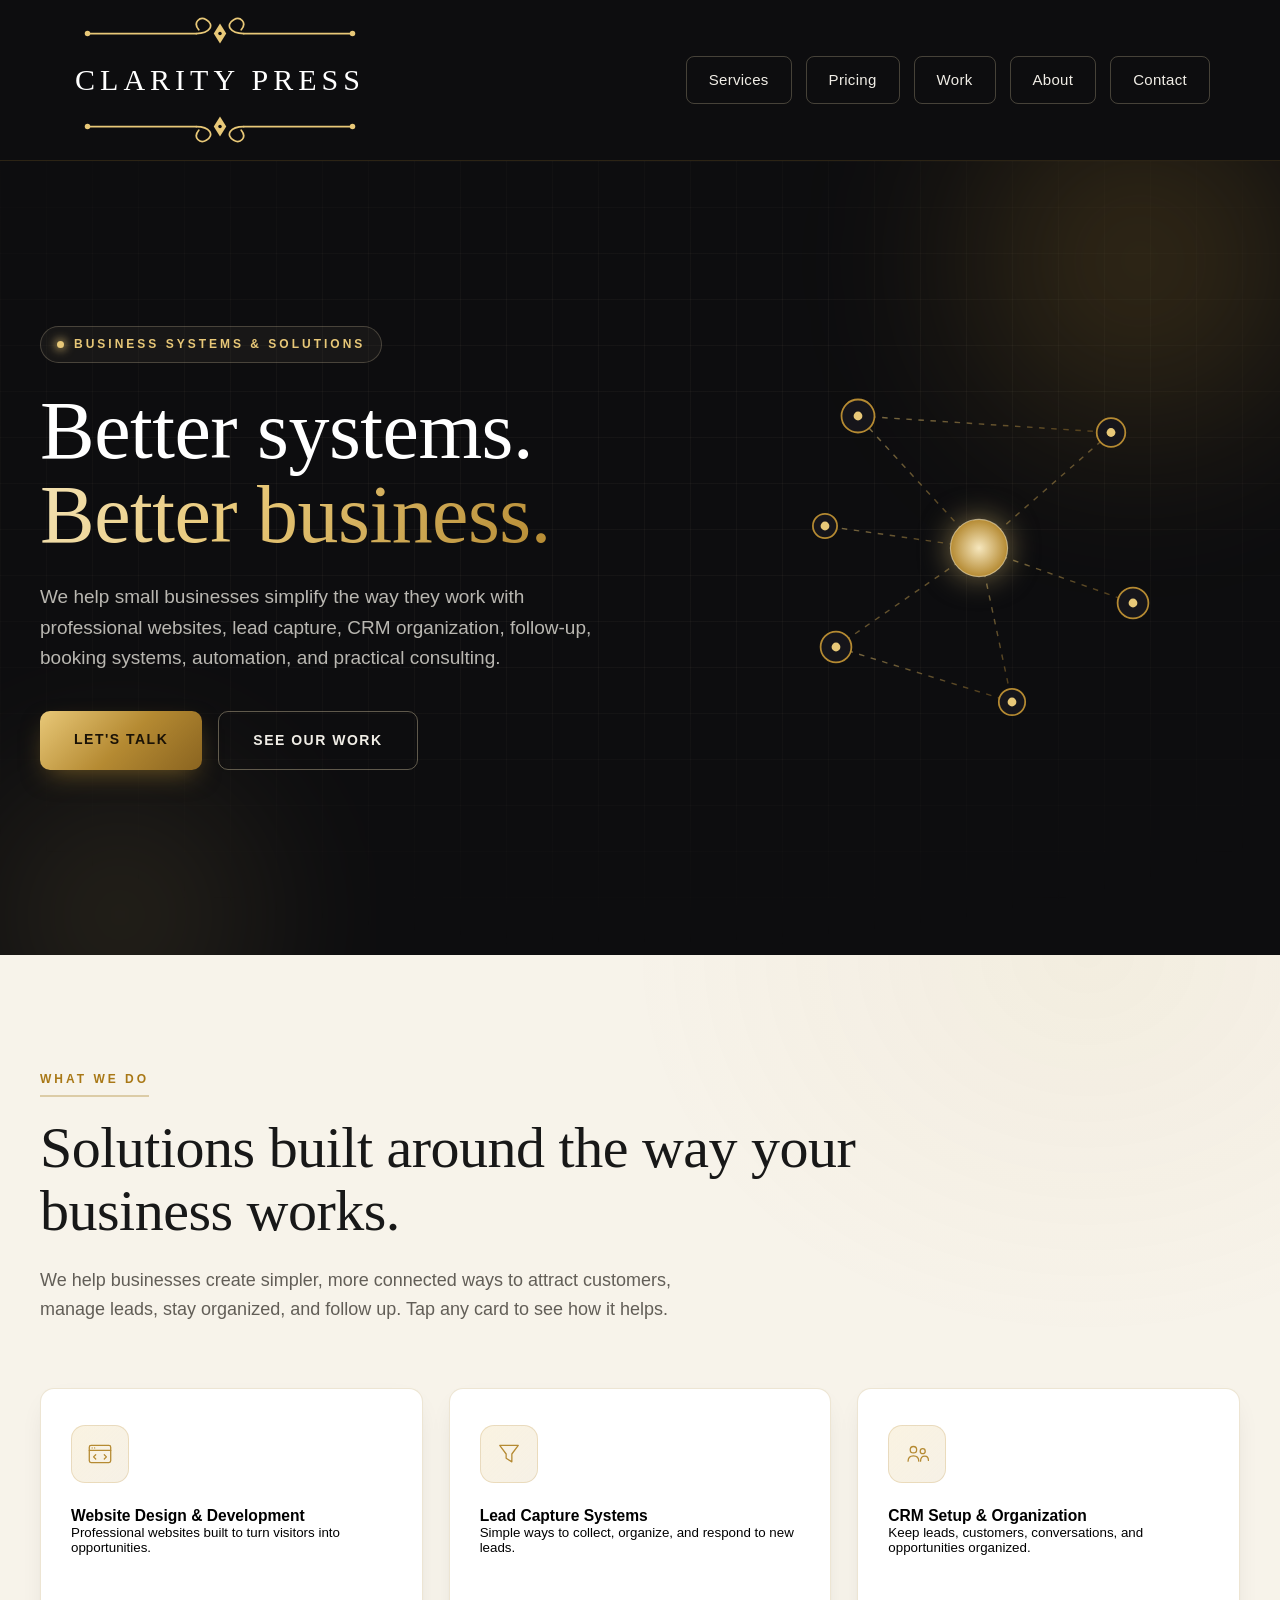
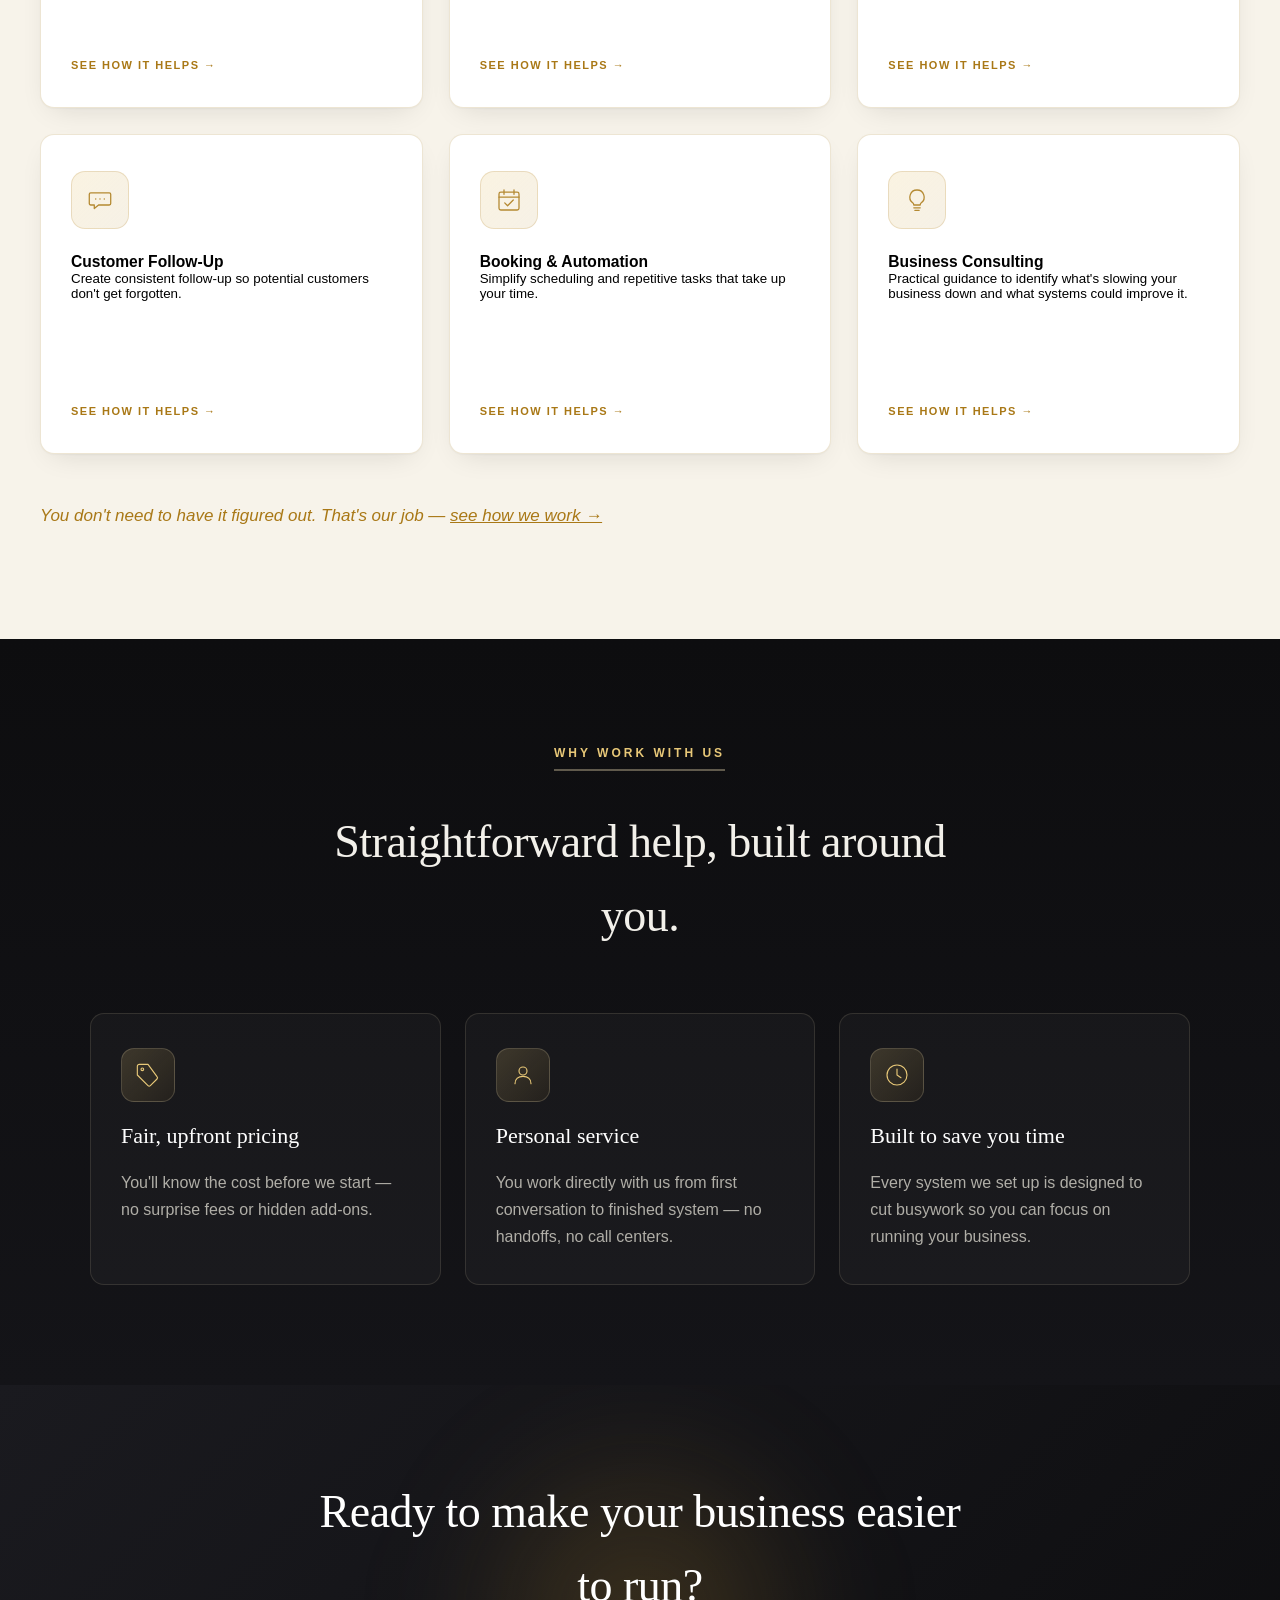
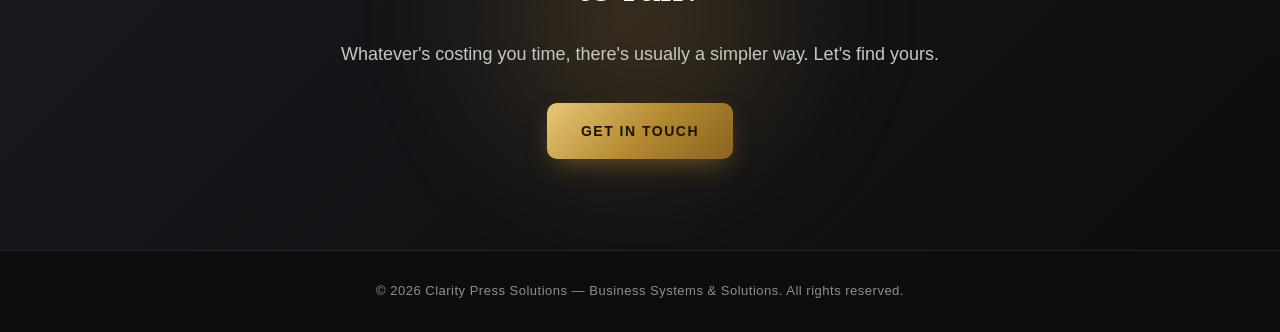
==== commit 4c267f2f: "Add Pricing link to site navigation" ====
--- a/index.html
+++ b/index.html
@@ -50,6 +50,7 @@
 
       <div class="nav-links">
         <a href="services.html">Services</a>
+        <a href="pricing.html">Pricing</a>
         <a href="work.html">Work</a>
         <a href="about.html">About</a>
         <a href="contact.html">Contact</a>
--- a/styles.css
+++ b/styles.css
@@ -1288,9 +1288,14 @@
   padding: 36px;
 }
 
+.form-card-heading { margin-bottom: 26px; }
+.form-card-heading h2 { font-family: Georgia, serif; font-size: 28px; font-weight: normal; line-height: 1.2; margin-bottom: 8px; }
+.form-card-heading p { color: var(--ink-soft); font-size: 15px; line-height: 1.6; }
+.field-row { display: grid; grid-template-columns: 1fr 1fr; gap: 16px; }
 .field { margin-bottom: 20px; }
 .field label { display: block; font-size: 13px; font-weight: 700; letter-spacing: 0.5px; margin-bottom: 8px; color: var(--ink); }
-.field input, .field textarea {
+.optional { font-weight: 400; color: #8a857c; }
+.field input, .field textarea, .field select {
   width: 100%;
   padding: 13px 15px;
   border: 1px solid var(--gold-border);
@@ -1301,13 +1306,13 @@
   background: var(--cream);
   transition: border-color 0.25s ease, box-shadow 0.25s ease;
 }
-.field input:focus, .field textarea:focus {
+.field select { appearance: none; background-image: linear-gradient(45deg, transparent 50%, var(--gold) 50%), linear-gradient(135deg, var(--gold) 50%, transparent 50%); background-position: calc(100% - 19px) 50%, calc(100% - 14px) 50%; background-size: 5px 5px, 5px 5px; background-repeat: no-repeat; padding-right: 40px; }
+.field input:focus, .field textarea:focus, .field select:focus {
   outline: none;
   border-color: var(--gold);
   box-shadow: 0 0 0 3px rgba(181,138,50,0.15);
 }
-.field textarea { resize: vertical; min-height: 130px; }
-
+.field textarea { resize: vertical; min-height: 150px; }
 .form-card .button { width: 100%; text-align: center; border: none; cursor: pointer; font-family: inherit; }
 
 .form-hint { font-size: 13px; color: var(--ink-soft); margin-top: 14px; text-align: center; }
@@ -1364,6 +1369,7 @@
   .page-header { padding: 70px 22px 60px; }
   .case-top, .case-body { padding: 30px 26px; }
   .form-card { padding: 28px 22px; }
+  .field-row { grid-template-columns: 1fr; gap: 0; }
 }
 
 /* ===== REDUCED MOTION ===== */
